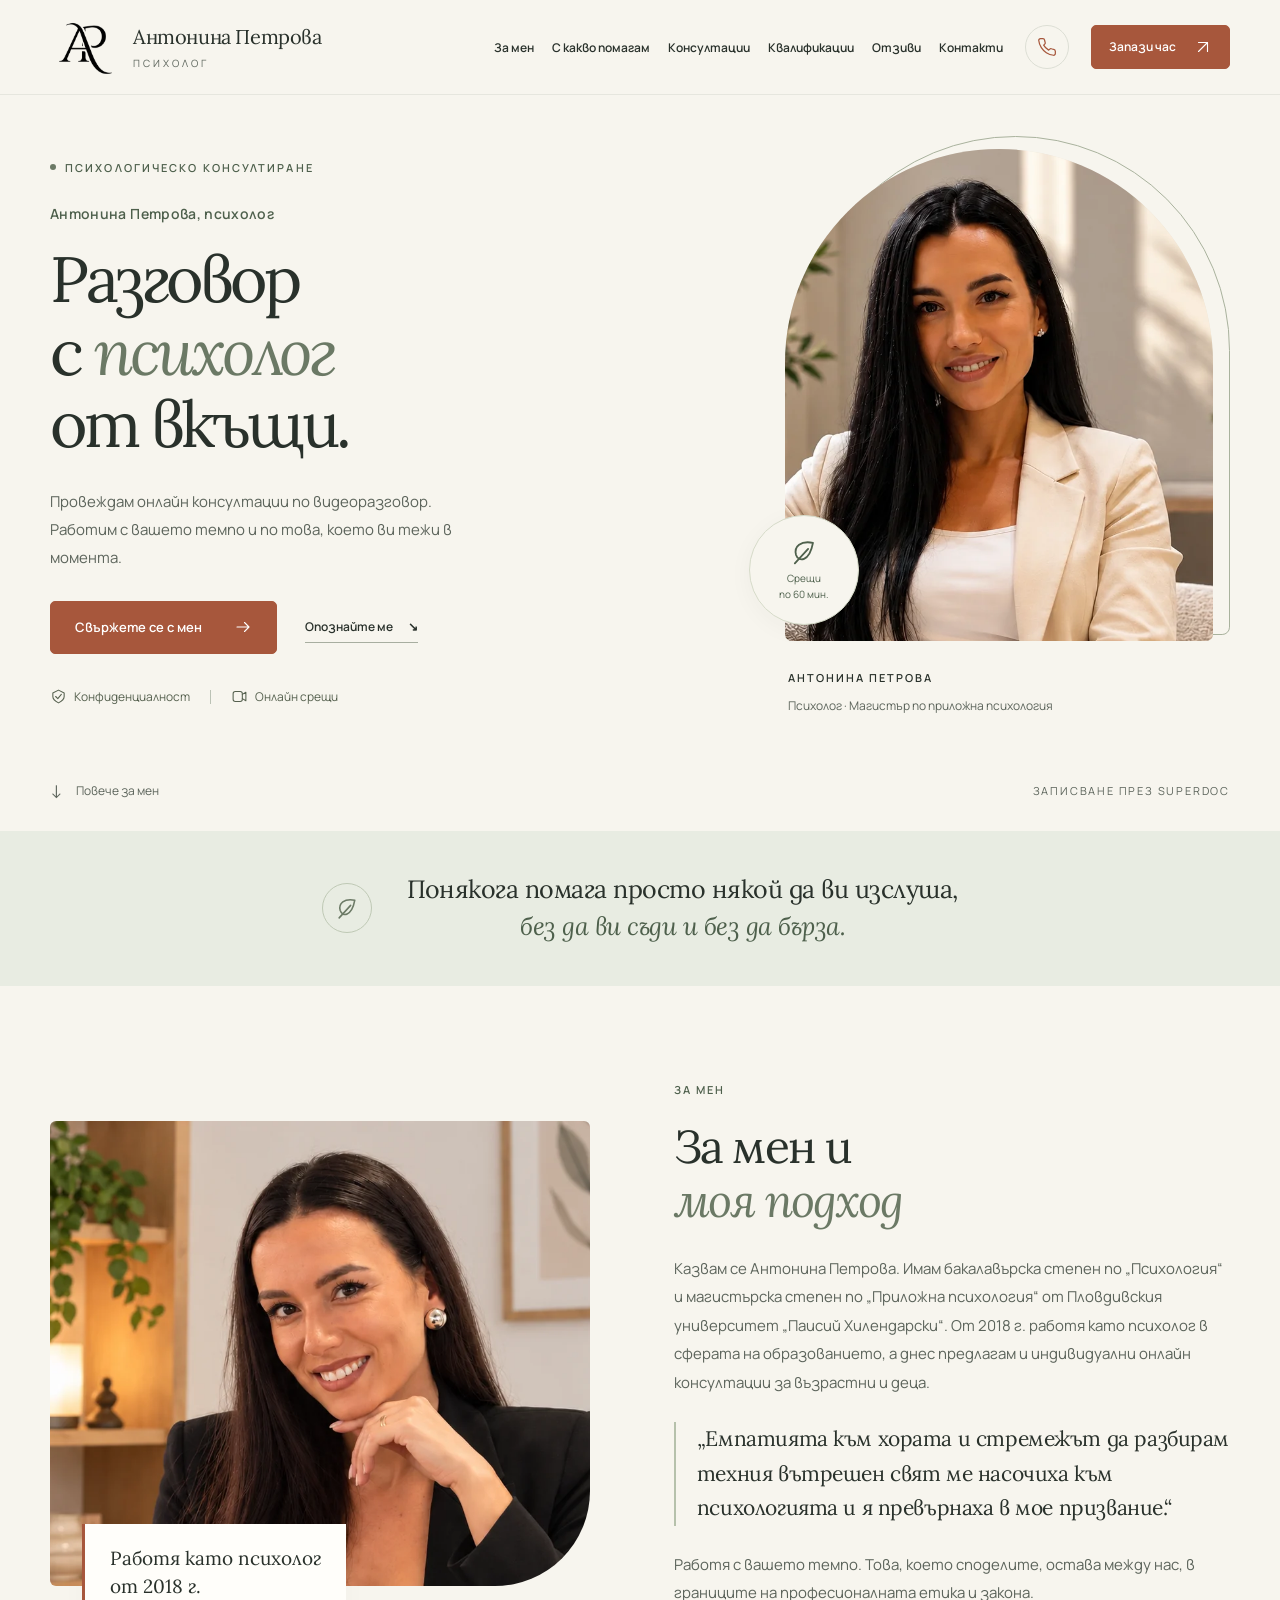
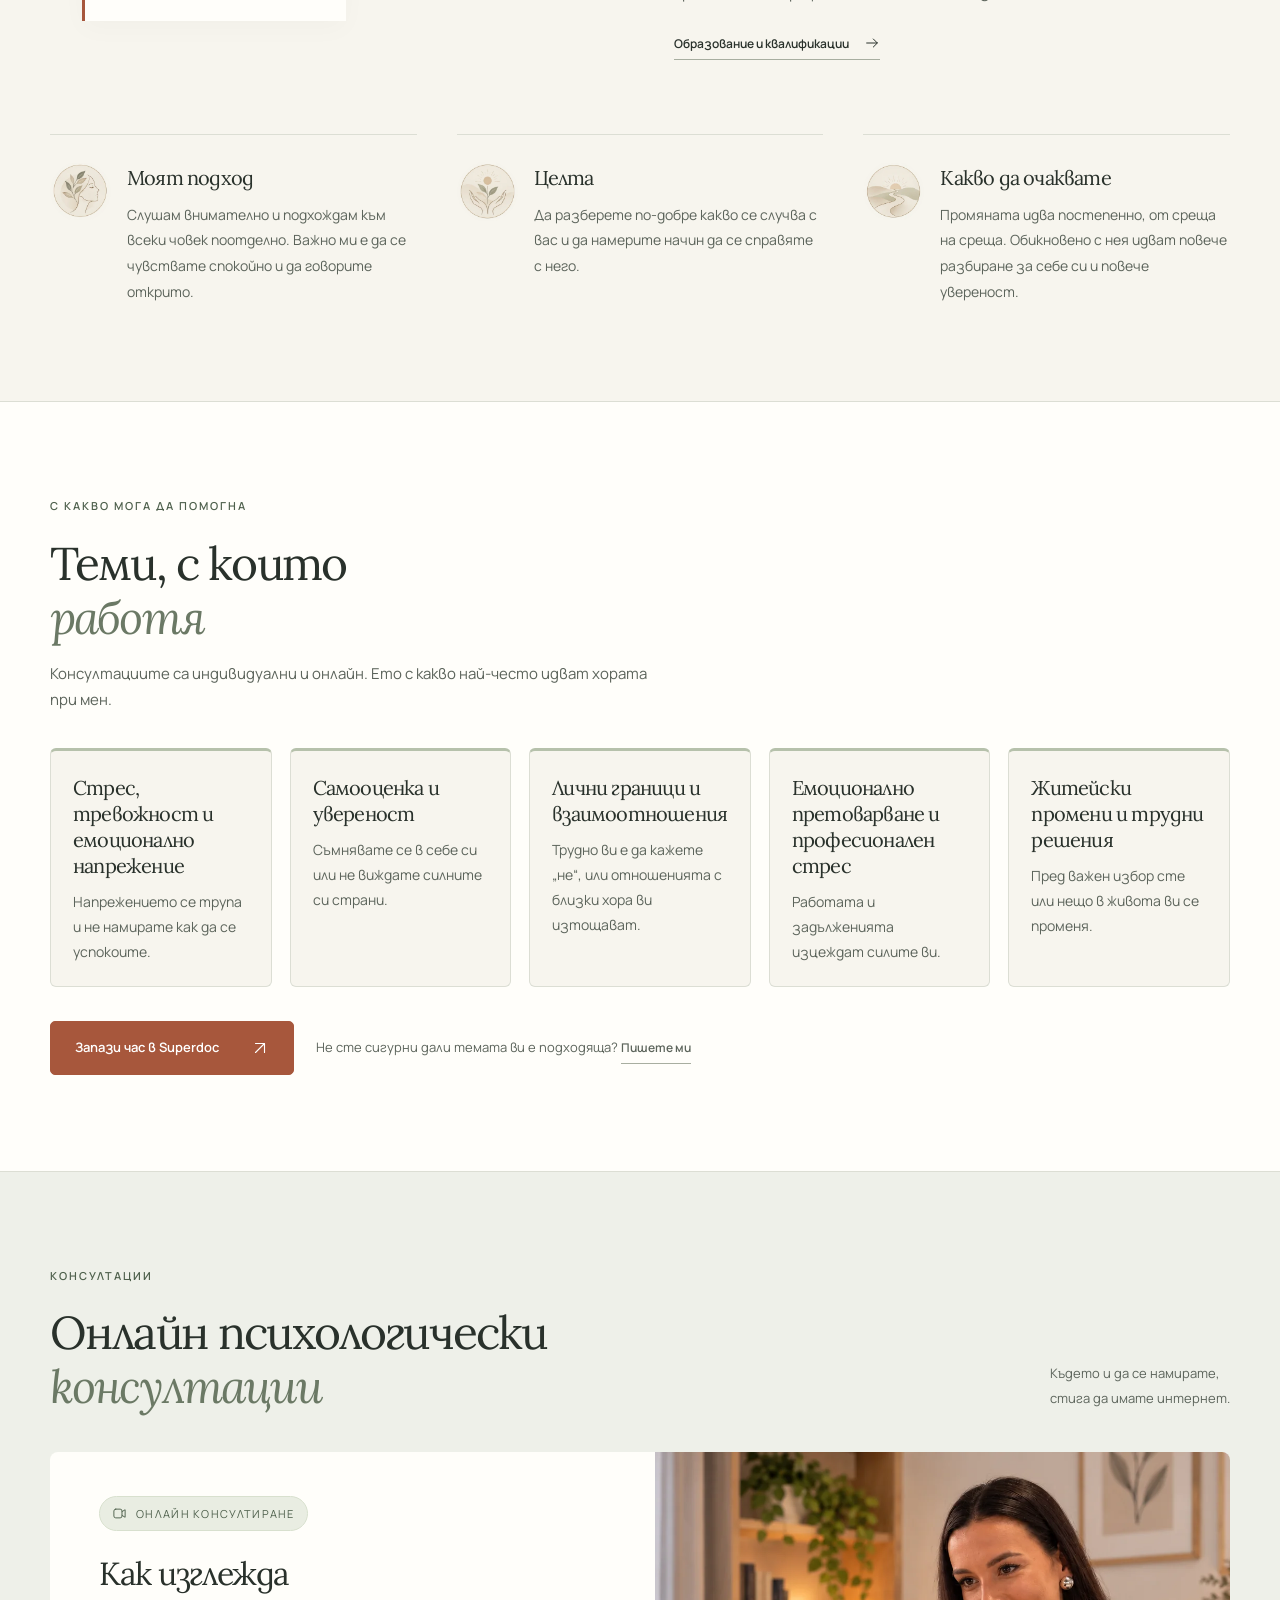
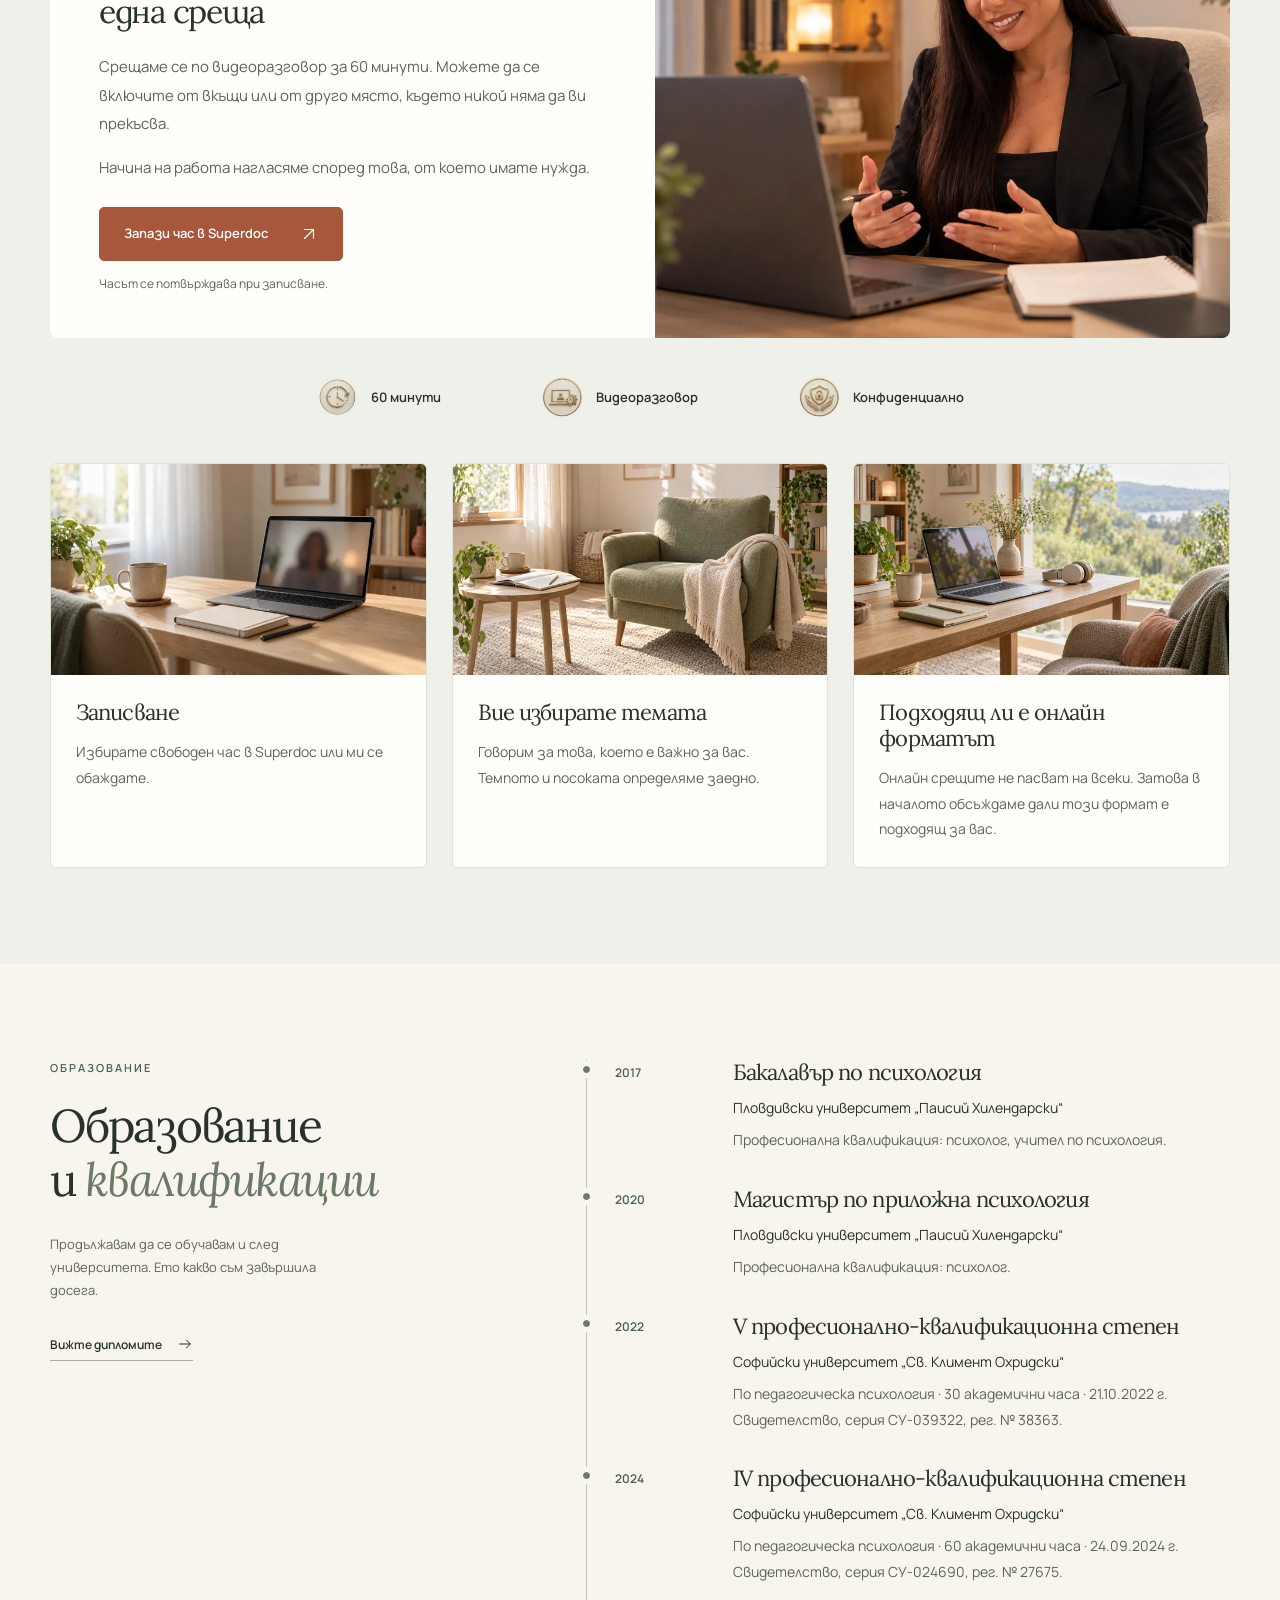
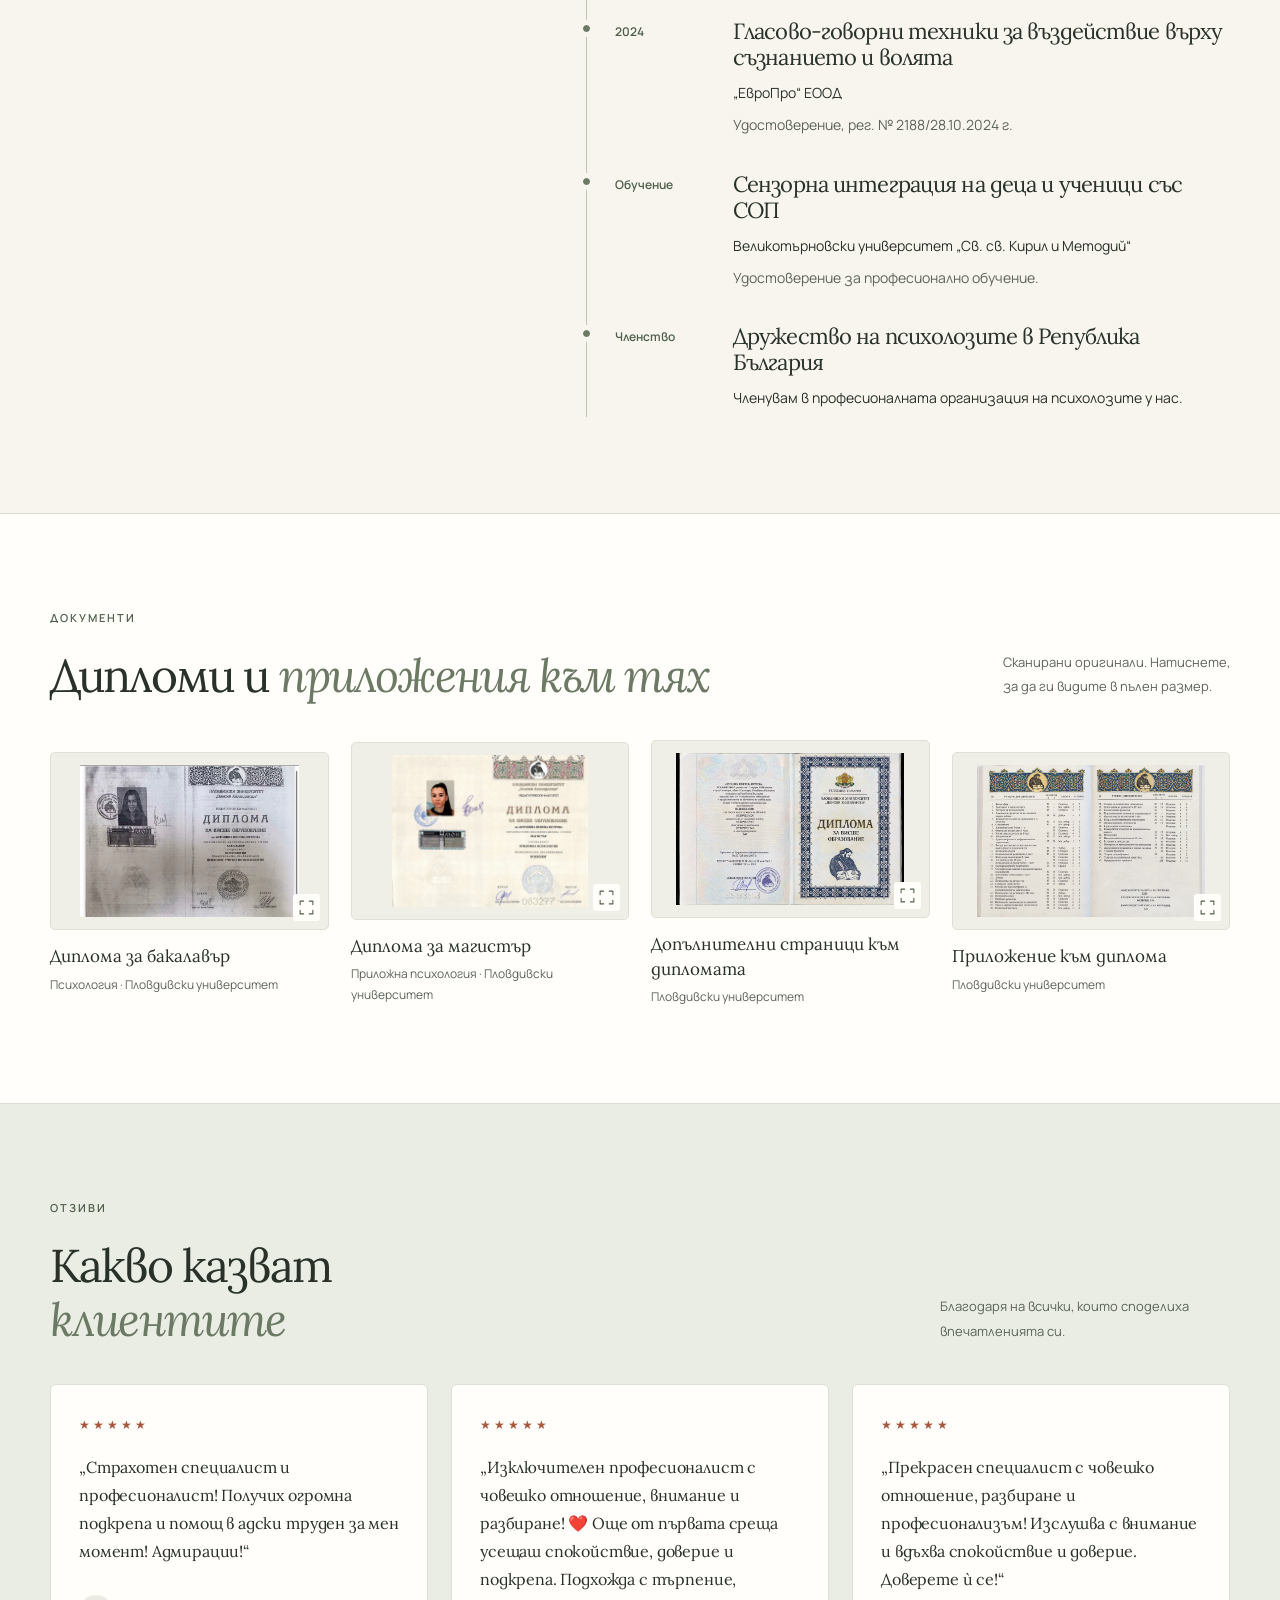
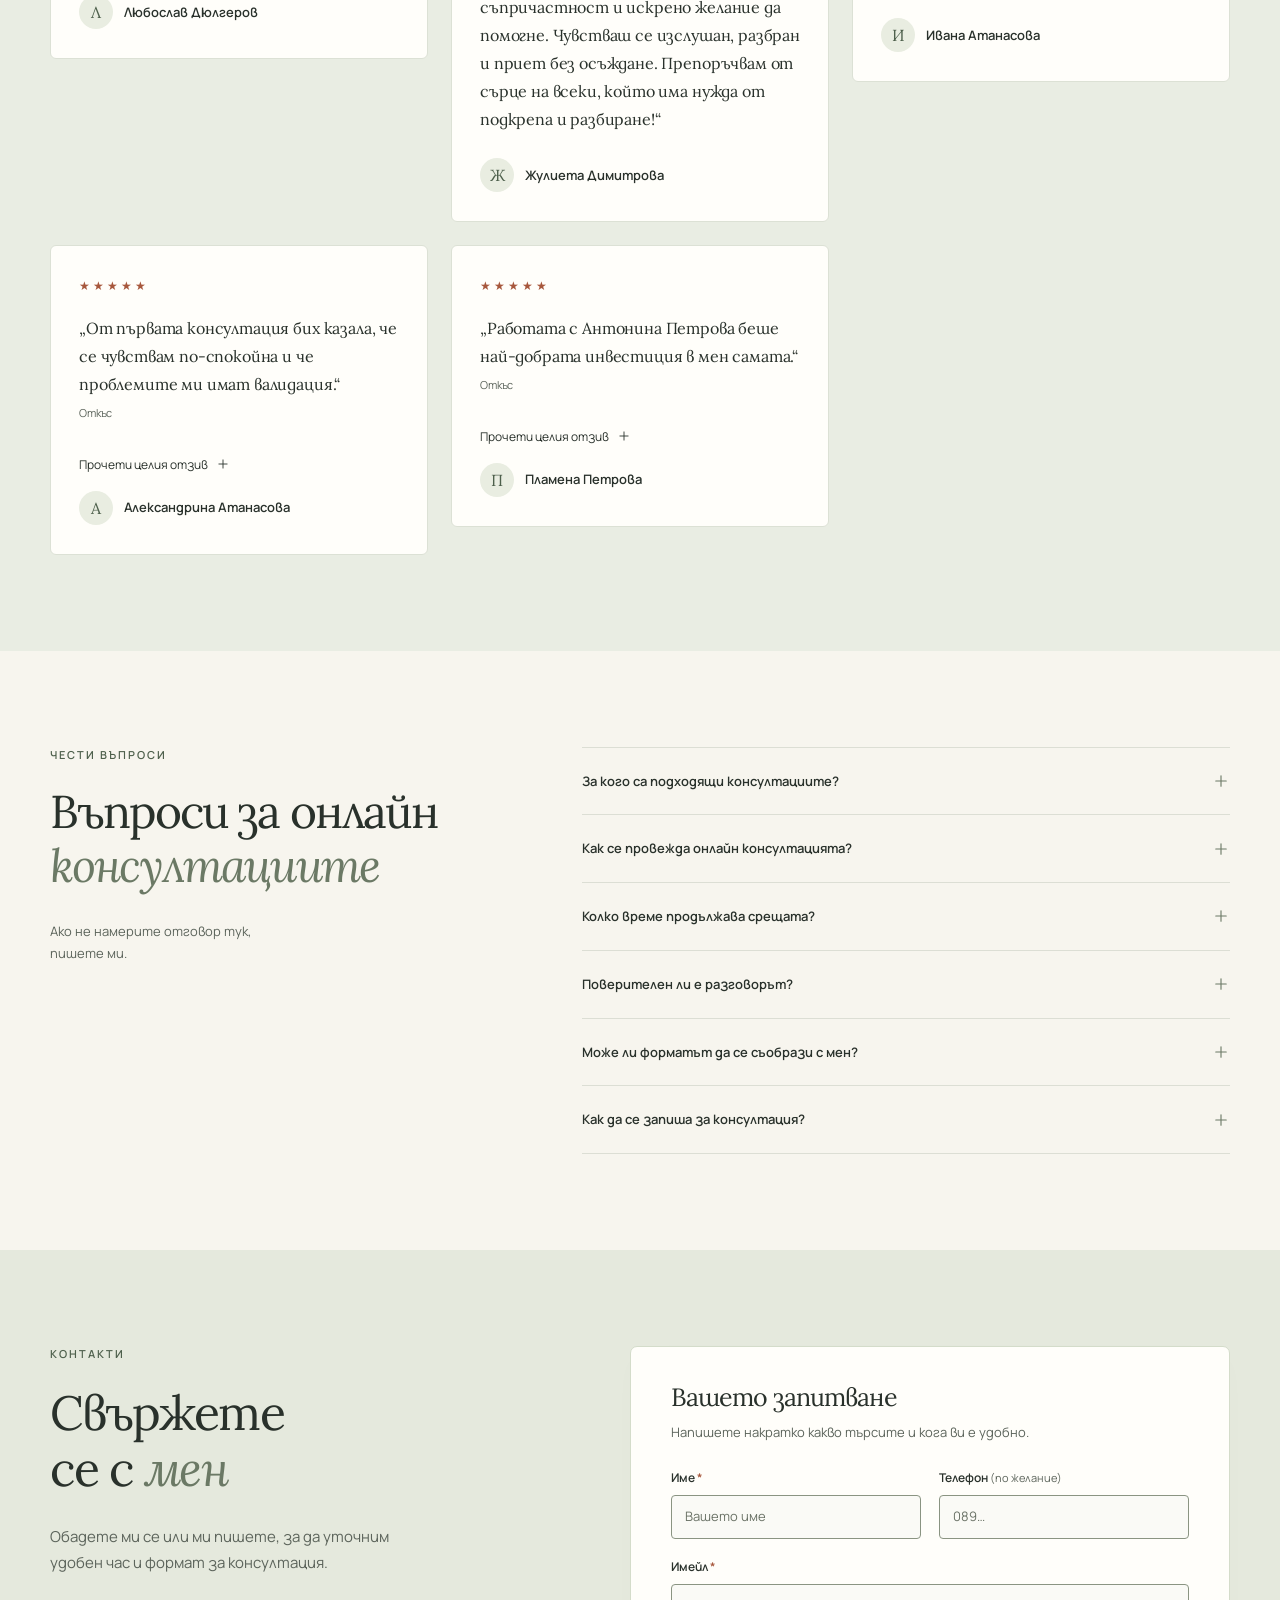
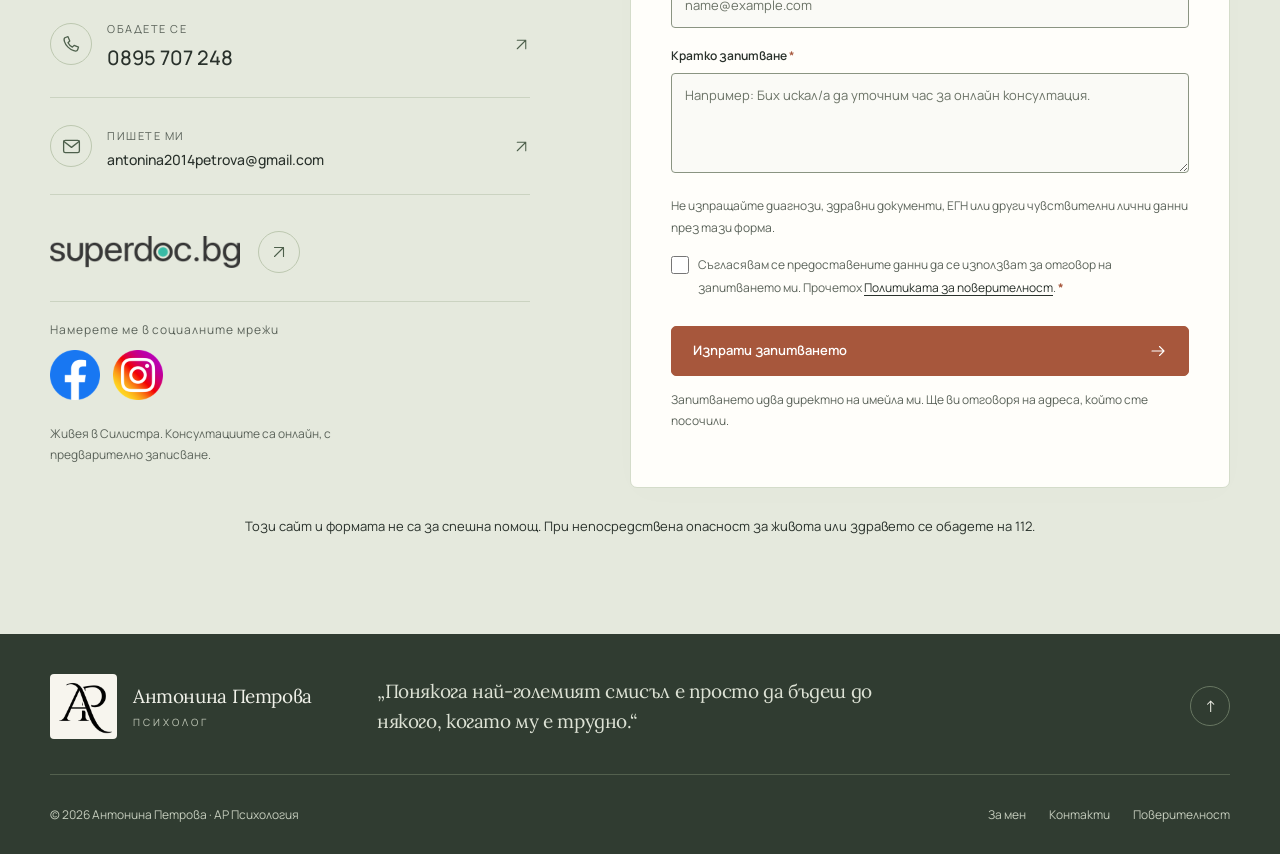
==== index.html @ b2944176 "Tidy headings, descriptions and labels Section headings drop the trailing period and the extra "моет" ====
<!doctype html>
<html lang="bg">
<head>
<meta charset="utf-8"><meta name="viewport" content="width=device-width, initial-scale=1">
<title>Психолог Антонина Петрова | Онлайн психологически консултации</title>
<meta name="description" content="Онлайн консултации с психолог Антонина Петрова при стрес, тревожност, ниска самооценка и трудности във взаимоотношенията. Срещите са по 60 минути, по видеоразговор.">
<meta name="author" content="Антонина Петрова">
<meta name="robots" content="index, follow, max-image-preview:large">
<meta name="theme-color" content="#f7f5ee">
<meta name="format-detection" content="telephone=no">
<link rel="canonical" href="https://antoninapetrova.com/">
<meta property="og:url" content="https://antoninapetrova.com/">
<meta property="og:type" content="website">
<meta property="og:locale" content="bg_BG">
<meta property="og:title" content="Психолог Антонина Петрова | Онлайн психологически консултации">
<meta property="og:description" content="Онлайн консултации с психолог по видеоразговор, по 60 минути. Час се записва през Superdoc или по телефона.">
<meta property="og:site_name" content="Антонина Петрова, психолог">
<meta property="og:image" content="https://antoninapetrova.com/assets/og-image.jpg">
<meta property="og:image:width" content="1200">
<meta property="og:image:height" content="630">
<meta property="og:image:alt" content="Антонина Петрова, психолог. Онлайн психологически консултации">
<meta name="twitter:card" content="summary_large_image">
<meta name="twitter:title" content="Психолог Антонина Петрова | Онлайн психологически консултации">
<meta name="twitter:description" content="Онлайн консултации с психолог по видеоразговор, по 60 минути. Час се записва през Superdoc или по телефона.">
<meta name="twitter:image" content="https://antoninapetrova.com/assets/og-image.jpg">
<link rel="preload" href="./fonts/lora-400-normal-cyrillic.woff2" as="font" type="font/woff2" crossorigin>
<link rel="preload" href="./fonts/manrope-400-cyrillic.woff2" as="font" type="font/woff2" crossorigin>
<link rel="preload" as="image" href="./assets/hero-portrait.webp" fetchpriority="high">
<link rel="icon" href="./favicon.ico" sizes="48x48">
<link rel="icon" href="./assets/favicon-32.png" type="image/png" sizes="32x32">
<link rel="icon" href="./assets/favicon-96.png" type="image/png" sizes="96x96">
<link rel="apple-touch-icon" href="./assets/apple-touch-icon.png">
<link rel="manifest" href="./site.webmanifest">
<link rel="stylesheet" href="./fonts.css"><link rel="stylesheet" href="./styles-5eec062f806f.css"><script src="./app.js?v=4" defer></script>
<script type="application/ld+json">
{
  "@context": "https://schema.org",
  "@graph": [
    {
      "@type": "Person",
      "@id": "https://antoninapetrova.com/#antonina-petrova",
      "name": "Антонина Петрова",
      "jobTitle": "Психолог",
      "url": "https://antoninapetrova.com/",
      "image": "https://antoninapetrova.com/assets/hero-portrait.webp",
      "description": "Психолог с бакалавърска степен по психология и магистърска степен по приложна психология. Провежда онлайн психологически консултации.",
      "telephone": "+359895707248",
      "email": "mailto:antonina2014petrova@gmail.com",
      "knowsLanguage": "bg",
      "knowsAbout": ["Стрес и тревожност", "Самооценка и увереност", "Лични граници и взаимоотношения", "Емоционално претоварване и професионален стрес", "Житейски промени и трудни решения"],
      "memberOf": { "@type": "Organization", "name": "Дружество на психолозите в Република България" },
      "homeLocation": { "@type": "Place", "address": { "@type": "PostalAddress", "addressLocality": "Силистра", "addressCountry": "BG" } },
      "alumniOf": {
        "@type": "CollegeOrUniversity",
        "name": "Пловдивски университет „Паисий Хилендарски“"
      },
      "hasCredential": [
        { "@type": "EducationalOccupationalCredential", "credentialCategory": "degree", "name": "Бакалавър по психология" },
        { "@type": "EducationalOccupationalCredential", "credentialCategory": "degree", "name": "Магистър по приложна психология" }
      ],
      "sameAs": [
        "https://superdoc.bg/lekar/antonina-petrova",
        "https://www.instagram.com/antoninanenova/",
        "https://www.facebook.com/share/1Doe93KNti/"
      ]
    },
    {
      "@type": "ProfessionalService",
      "@id": "https://antoninapetrova.com/#practice",
      "name": "Антонина Петрова, психолог",
      "url": "https://antoninapetrova.com/",
      "image": "https://antoninapetrova.com/assets/og-image.jpg",
      "logo": "https://antoninapetrova.com/assets/icon-512.png",
      "description": "Индивидуални онлайн психологически консултации по видеоразговор.",
      "telephone": "+359895707248",
      "email": "mailto:antonina2014petrova@gmail.com",
      "availableLanguage": "bg",
      "areaServed": { "@type": "Country", "name": "България" },
      "founder": { "@id": "https://antoninapetrova.com/#antonina-petrova" },
      "makesOffer": {
        "@type": "Offer",
        "itemOffered": {
          "@type": "Service",
          "name": "Онлайн психологическа консултация",
          "serviceType": "Психологическо консултиране",
          "description": "Индивидуална онлайн консултация чрез видеоразговор с продължителност 60 минути.",
          "provider": { "@id": "https://antoninapetrova.com/#antonina-petrova" }
        }
      }
    },
    {
      "@type": "FAQPage",
      "mainEntity": [
        { "@type": "Question", "name": "За кого са подходящи консултациите?", "acceptedAnswer": { "@type": "Answer", "text": "Предлагам индивидуални онлайн консултации за възрастни и деца. Най-често работя по теми като стрес и тревожност, самооценка, лични граници и взаимоотношения, емоционално претоварване и житейски промени." } },
        { "@type": "Question", "name": "Как се провежда онлайн консултацията?", "acceptedAnswer": { "@type": "Answer", "text": "Най-често по видеоразговор. Можете да се включите отвсякъде, стига да имате интернет и тихо място." } },
        { "@type": "Question", "name": "Колко време продължава срещата?", "acceptedAnswer": { "@type": "Answer", "text": "Една консултация е 60 минути. За удобен час ми се обадете или се запишете в Superdoc." } },
        { "@type": "Question", "name": "Поверителен ли е разговорът?", "acceptedAnswer": { "@type": "Answer", "text": "Да. Пазя професионална тайна според етичните правила. Изключения има само когато законът или професионалните ми задължения го изискват." } },
        { "@type": "Question", "name": "Може ли форматът да се съобрази с мен?", "acceptedAnswer": { "@type": "Answer", "text": "Да. В началото обсъждаме дали онлайн срещите са удобни за вас и какво е добре да се промени." } },
        { "@type": "Question", "name": "Как да се запиша за консултация?", "acceptedAnswer": { "@type": "Answer", "text": "За записване можете да ми се обадите на 0895 707 248, да ми изпратите имейл или да използвате линка към профила ми в Superdoc. Запитването не е автоматично потвърждение на час." } }
      ]
    }
  ]
}
</script>
</head>
<body>
<a class="skip-link" href="#main">Към съдържанието</a>
<header class="site-header"><div class="container header-inner">
<a class="brand" href="#home"><img class="brand-image" src="./assets/brand-logo.webp" alt="" width="210" height="204" decoding="async"><span class="brand-name">Антонина Петрова<small>ПСИХОЛОГ</small></span></a>
<nav class="desktop-nav" aria-label="Основно меню"><a href="#about">За мен</a><a href="#topics">С какво помагам</a><a href="#services">Консултации</a><a href="#education">Квалификации</a><a href="#reviews">Отзиви</a><a href="#contact">Контакти</a></nav>
<a class="header-phone" href="tel:+359895707248" aria-label="Обадете се: 0895 707 248"><svg class="icon" viewBox="0 0 24 24" aria-hidden="true" fill="none" stroke="currentColor" stroke-width="1.5" stroke-linecap="round" stroke-linejoin="round"><path d="M22 16.9v3a2 2 0 0 1-2.2 2 19.8 19.8 0 0 1-8.6-3.1 19.5 19.5 0 0 1-6-6A19.8 19.8 0 0 1 2.1 4.2 2 2 0 0 1 4.1 2h3a2 2 0 0 1 2 1.7c.1.9.4 1.8.7 2.7a2 2 0 0 1-.5 2.1L8 9.8a16 16 0 0 0 6 6l1.3-1.3a2 2 0 0 1 2.1-.4c.9.3 1.8.6 2.7.7a2 2 0 0 1 1.7 2z"/></svg><span>0895 707 248</span></a>
<a class="btn btn-small header-cta" href="https://superdoc.bg/lekar/antonina-petrova" target="_blank" rel="noopener noreferrer">Запази час <svg class="icon" viewBox="0 0 24 24" aria-hidden="true" fill="none" stroke="currentColor" stroke-width="1.5" stroke-linecap="round" stroke-linejoin="round"><path d="M6 18 18 6M6 6h12v12"/></svg></a>
<button class="menu-button" type="button" aria-label="Отвори менюто" aria-expanded="false" aria-controls="mobile-nav"><svg class="icon" viewBox="0 0 24 24" aria-hidden="true" fill="none" stroke="currentColor" stroke-width="1.5" stroke-linecap="round" stroke-linejoin="round"><path d="M4 7h16M4 12h16M4 17h16"/></svg></button></div>
<nav class="mobile-nav" id="mobile-nav" aria-label="Мобилно меню" hidden><a href="#about">За мен</a><a href="#topics">С какво помагам</a><a href="#services">Консултации</a><a href="#education">Квалификации</a><a href="#reviews">Отзиви</a><a href="#contact">Контакти</a><a href="tel:+359895707248">Обадете се: 0895 707 248</a><a href="https://superdoc.bg/lekar/antonina-petrova" target="_blank" rel="noopener noreferrer">Запази час в Superdoc</a></nav></header>
<main id="main">
<section class="hero" id="home"><div class="container hero-inner">
<div class="hero-copy"><div class="eyebrow"><span></span> ПСИХОЛОГИЧЕСКО КОНСУЛТИРАНЕ</div>
<h1><span class="hero-identity">Антонина Петрова, психолог</span>Разговор<br>с <em>психолог</em><br>от вкъщи.</h1><p class="hero-description">Провеждам онлайн консултации по видеоразговор. Работим с вашето темпо и по това, което ви тежи в момента.</p>
<div class="hero-actions"><a class="btn" href="#contact">Свържете се с мен <svg class="icon" viewBox="0 0 24 24" aria-hidden="true" fill="none" stroke="currentColor" stroke-width="1.5" stroke-linecap="round" stroke-linejoin="round"><path d="M4 12h16m-6-6 6 6-6 6"/></svg></a><a class="text-link" href="#about">Опознайте ме <span aria-hidden="true">↘</span></a></div>
<div class="hero-trust"><span><svg class="icon" viewBox="0 0 24 24" aria-hidden="true" fill="none" stroke="currentColor" stroke-width="1.5" stroke-linecap="round" stroke-linejoin="round"><path d="m12 3 8 4v5c0 5-8 9-8 9s-8-4-8-9V7l8-4Z"/><path d="m8 12 3 3 5-6"/></svg> Конфиденциалност</span><i></i><span><svg class="icon" viewBox="0 0 24 24" aria-hidden="true" fill="none" stroke="currentColor" stroke-width="1.5" stroke-linecap="round" stroke-linejoin="round"><rect x="3" y="5" width="13" height="14" rx="3"/><path d="m16 9 5-3v12l-5-3"/></svg> Онлайн срещи</span></div></div>
<div class="hero-visual"><span class="portrait-outline" aria-hidden="true"></span><div class="portrait"><img src="./assets/hero-portrait.webp" alt="Психолог Антонина Петрова в светъл костюм" width="700" height="850" loading="eager" fetchpriority="high" decoding="async"></div><div class="portrait-seal" aria-hidden="true"><svg class="icon" viewBox="0 0 24 24" aria-hidden="true" fill="none" stroke="currentColor" stroke-width="1.5" stroke-linecap="round" stroke-linejoin="round"><path d="M19 4C9 2 3 7 5 14c2 6 11 6 14-10Z"/><path d="M4 21 15 9"/></svg><span>Срещи<br>по 60 мин.</span></div><div class="portrait-caption"><span>АНТОНИНА ПЕТРОВА</span><p>Психолог · Магистър по приложна психология</p></div></div>
</div><div class="hero-bottom container"><a href="#about" class="scroll-hint"><span aria-hidden="true">↓</span> Повече за мен</a><span class="tiny-label">ЗАПИСВАНЕ ПРЕЗ SUPERDOC</span></div></section>
<section class="intro-band"><div class="container"><span class="mini-leaf" aria-hidden="true"><svg class="icon" viewBox="0 0 24 24" aria-hidden="true" fill="none" stroke="currentColor" stroke-width="1.5" stroke-linecap="round" stroke-linejoin="round"><path d="M19 4C9 2 3 7 5 14c2 6 11 6 14-10Z"/><path d="M4 21 15 9"/></svg></span><p>Понякога помага просто някой да ви изслуша,<br><em>без да ви съди и без да бърза.</em></p></div></section>
<section class="section about-section" id="about"><div class="container about-grid"><div class="about-photo reveal"><img src="./assets/about.webp" alt="Портрет на Антонина Петрова" width="1298" height="708" loading="lazy" decoding="async"><span class="photo-note">Работя като психолог<br>от 2018 г.</span></div><div class="about-copy reveal"><p class="kicker">ЗА МЕН</p><h2>За мен и<br><em>моя подход</em></h2><p>Казвам се Антонина Петрова. Имам бакалавърска степен по „Психология“ и магистърска степен по „Приложна психология“ от Пловдивския университет „Паисий Хилендарски“. От 2018 г. работя като психолог в сферата на образованието, а днес предлагам и индивидуални онлайн консултации за възрастни и деца.</p><blockquote>„Емпатията към хората и стремежът да разбирам техния вътрешен свят ме насочиха към психологията и я превърнаха в мое призвание.“</blockquote><p>Работя с вашето темпо. Това, което споделите, остава между нас, в границите на професионалната етика и закона.</p><a class="text-link" href="#education">Образование и квалификации <svg class="icon" viewBox="0 0 24 24" aria-hidden="true" fill="none" stroke="currentColor" stroke-width="1.5" stroke-linecap="round" stroke-linejoin="round"><path d="M4 12h16m-6-6 6 6-6 6"/></svg></a></div></div><div class="container values-grid"><article class="value reveal"><img src="./assets/approach-icon.webp" alt="" width="200" height="187" loading="lazy" decoding="async"><div><h3>Моят подход</h3><p>Слушам внимателно и подхождам към всеки човек поотделно. Важно ми е да се чувствате спокойно и да говорите открито.</p></div></article><article class="value reveal"><img src="./assets/goal-icon.webp" alt="" width="200" height="192" loading="lazy" decoding="async"><div><h3>Целта</h3><p>Да разберете по-добре какво се случва с вас и да намерите начин да се справяте с него.</p></div></article><article class="value reveal"><img src="./assets/path-icon.webp" alt="" width="200" height="189" loading="lazy" decoding="async"><div><h3>Какво да очаквате</h3><p>Промяната идва постепенно, от среща на среща. Обикновено с нея идват повече разбиране за себе си и повече увереност.</p></div></article></div></section>
<section class="section topics-section" id="topics" aria-labelledby="topics-title"><div class="container"><p class="kicker">С КАКВО МОГА ДА ПОМОГНА</p><h2 id="topics-title">Теми, с които<br><em>работя</em></h2><p class="topics-intro">Консултациите са индивидуални и онлайн. Ето с какво най-често идват хората при мен.</p><ul class="topics-grid"><li class="topic reveal"><h3>Стрес, тревожност и емоционално напрежение</h3><p>Напрежението се трупа и не намирате как да се успокоите.</p></li><li class="topic reveal"><h3>Самооценка и увереност</h3><p>Съмнявате се в себе си или не виждате силните си страни.</p></li><li class="topic reveal"><h3>Лични граници и взаимоотношения</h3><p>Трудно ви е да кажете „не“, или отношенията с близки хора ви изтощават.</p></li><li class="topic reveal"><h3>Емоционално претоварване и професионален стрес</h3><p>Работата и задълженията изцеждат силите ви.</p></li><li class="topic reveal"><h3>Житейски промени и трудни решения</h3><p>Пред важен избор сте или нещо в живота ви се променя.</p></li></ul><div class="topics-cta"><a class="btn" href="https://superdoc.bg/lekar/antonina-petrova" target="_blank" rel="noopener noreferrer">Запази час в Superdoc <svg class="icon" viewBox="0 0 24 24" aria-hidden="true" fill="none" stroke="currentColor" stroke-width="1.5" stroke-linecap="round" stroke-linejoin="round"><path d="M6 18 18 6M6 6h12v12"/></svg></a><p class="topics-note">Не сте сигурни дали темата ви е подходяща? <a class="text-link" href="#contact">Пишете ми</a></p></div></div></section>
<section class="section services-section" id="services"><div class="container"><div class="section-heading"><div><p class="kicker">КОНСУЛТАЦИИ</p><h2>Онлайн психологически<br><em>консултации</em></h2></div><p class="heading-note">Където и да се намирате,<br>стига да имате интернет.</p></div>
<div class="consultation-card reveal"><div class="consultation-copy"><span class="pill"><svg class="icon" viewBox="0 0 24 24" aria-hidden="true" fill="none" stroke="currentColor" stroke-width="1.5" stroke-linecap="round" stroke-linejoin="round"><rect x="3" y="5" width="13" height="14" rx="3"/><path d="m16 9 5-3v12l-5-3"/></svg> ОНЛАЙН КОНСУЛТИРАНЕ</span><h3>Как изглежда<br>една среща</h3><p>Срещаме се по видеоразговор за 60 минути. Можете да се включите от вкъщи или от друго място, където никой няма да ви прекъсва.</p><p>Начина на работа нагласяме според това, от което имате нужда.</p><a class="btn" href="https://superdoc.bg/lekar/antonina-petrova" target="_blank" rel="noopener noreferrer">Запази час в Superdoc <svg class="icon" viewBox="0 0 24 24" aria-hidden="true" fill="none" stroke="currentColor" stroke-width="1.5" stroke-linecap="round" stroke-linejoin="round"><path d="M6 18 18 6M6 6h12v12"/></svg></a><span class="booking-note">Часът се потвърждава при записване.</span></div><div class="consultation-photo"><img src="./assets/consultation.webp" alt="Антонина Петрова по време на онлайн консултация" width="1400" height="933" loading="lazy" decoding="async"></div></div>
<div class="service-benefits"><div><img src="./assets/duration-icon.webp" alt="" width="160" height="160" loading="lazy" decoding="async"><h3>60 минути</h3></div><div><img src="./assets/online-icon.webp" alt="" width="160" height="160" loading="lazy" decoding="async"><h3>Видеоразговор</h3></div><div><img src="./assets/confidentiality-icon.webp" alt="" width="160" height="160" loading="lazy" decoding="async"><h3>Конфиденциално</h3></div></div><div class="process-grid"><article class="process-card reveal"><img src="./assets/how-it-works-b35bf5b336.webp" srcset="./assets/how-it-works-b35bf5b336-640.webp 640w, ./assets/how-it-works-b35bf5b336-960.webp 960w, ./assets/how-it-works-b35bf5b336.webp 1920w" sizes="(max-width: 767px) calc(100vw - 42px), (max-width: 1100px) calc((100vw - 89px) / 2), (max-width: 1320px) calc((100vw - 150px) / 3), 390px" alt="Лаптоп с видеоразговор на бюро, до него чаша и тефтер" width="1920" height="1080" loading="lazy" decoding="async"><div><h3>Записване</h3><p>Избирате свободен час в Superdoc или ми се обаждате.</p></div></article><article class="process-card reveal"><img src="./assets/needs-and-comfort-29fed0c9ac.webp" srcset="./assets/needs-and-comfort-29fed0c9ac-640.webp 640w, ./assets/needs-and-comfort-29fed0c9ac-960.webp 960w, ./assets/needs-and-comfort-29fed0c9ac.webp 1920w" sizes="(max-width: 767px) calc(100vw - 42px), (max-width: 1100px) calc((100vw - 89px) / 2), (max-width: 1320px) calc((100vw - 150px) / 3), 390px" alt="Кресло и масичка в спокойна домашна обстановка" width="1920" height="1080" loading="lazy" decoding="async"><div><h3>Вие избирате темата</h3><p>Говорим за това, което е важно за вас. Темпото и посоката определяме заедно.</p></div></article><article class="process-card reveal"><img src="./assets/balance-and-limits-56d9062435.webp" srcset="./assets/balance-and-limits-56d9062435-640.webp 640w, ./assets/balance-and-limits-56d9062435-960.webp 960w, ./assets/balance-and-limits-56d9062435.webp 1920w" sizes="(max-width: 767px) calc(100vw - 42px), (max-width: 1100px) calc((100vw - 89px) / 2), (max-width: 1320px) calc((100vw - 150px) / 3), 390px" alt="Лаптоп, слушалки и тефтер до прозорец" width="1920" height="1080" loading="lazy" decoding="async"><div><h3>Подходящ ли е онлайн форматът</h3><p>Онлайн срещите не пасват на всеки. Затова в началото обсъждаме дали този формат е подходящ за вас.</p></div></article></div></div></section>
<section class="section education-section" id="education"><div class="container education-grid"><div class="education-intro"><p class="kicker">ОБРАЗОВАНИЕ</p><h2>Образование<br>и <em>квалификации</em></h2><p>Продължавам да се обучавам и след университета. Ето какво съм завършила досега.</p><a class="text-link" href="#certificates">Вижте дипломите <svg class="icon" viewBox="0 0 24 24" aria-hidden="true" fill="none" stroke="currentColor" stroke-width="1.5" stroke-linecap="round" stroke-linejoin="round"><path d="M4 12h16m-6-6 6 6-6 6"/></svg></a></div><ol class="timeline"><li class="timeline-item reveal"><span class="timeline-date">2017</span><div><h3>Бакалавър по психология</h3><p class="institution">Пловдивски университет „Паисий Хилендарски“</p><p>Професионална квалификация: психолог, учител по психология.</p></div></li><li class="timeline-item reveal"><span class="timeline-date">2020</span><div><h3>Магистър по приложна психология</h3><p class="institution">Пловдивски университет „Паисий Хилендарски“</p><p>Професионална квалификация: психолог.</p></div></li><li class="timeline-item reveal"><span class="timeline-date">2022</span><div><h3>V професионално-квалификационна степен</h3><p class="institution">Софийски университет „Св. Климент Охридски“</p><p>По педагогическа психология · 30 академични часа · 21.10.2022 г. Свидетелство, серия СУ-039322, рег. № 38363.</p></div></li><li class="timeline-item reveal"><span class="timeline-date">2024</span><div><h3>IV професионално-квалификационна степен</h3><p class="institution">Софийски университет „Св. Климент Охридски“</p><p>По педагогическа психология · 60 академични часа · 24.09.2024 г. Свидетелство, серия СУ-024690, рег. № 27675.</p></div></li><li class="timeline-item reveal"><span class="timeline-date">2024</span><div><h3>Гласово-говорни техники за въздействие върху съзнанието и волята</h3><p class="institution">„ЕвроПро“ ЕООД</p><p>Удостоверение, рег. № 2188/28.10.2024 г.</p></div></li><li class="timeline-item reveal"><span class="timeline-date">Обучение</span><div><h3>Сензорна интеграция на деца и ученици със СОП</h3><p class="institution">Великотърновски университет „Св. св. Кирил и Методий“</p><p>Удостоверение за професионално обучение.</p></div></li><li class="timeline-item reveal"><span class="timeline-date">Членство</span><div><h3>Дружество на психолозите в Република България</h3><p class="institution">Членувам в професионалната организация на психолозите у нас.</p></div></li></ol></div></section>
<section class="section certificates-section" id="certificates"><div class="container"><div class="section-heading"><div><p class="kicker">ДОКУМЕНТИ</p><h2>Дипломи и <em>приложения към тях</em></h2></div><p class="heading-note">Сканирани оригинали. Натиснете,<br>за да ги видите в пълен размер.</p></div><div class="documents-grid"><button class="document-card reveal" type="button" data-document="./assets/diploma-bachelor-full.webp" data-original="./assets/originals/IMG_1999_bddbc43d-39cd-4341-a88c-218311b1134c.png" data-title="Диплома за бакалавър" aria-label="Отвори дипломата за бакалавър"><span class="document-image"><img src="./assets/bachelor-thumb.webp" alt="Диплома за бакалавър по психология на Антонина Петрова" width="480" height="334" loading="lazy" decoding="async"><span class="expand-icon"><svg class="icon" viewBox="0 0 24 24" aria-hidden="true" fill="none" stroke="currentColor" stroke-width="1.5" stroke-linecap="round" stroke-linejoin="round"><path d="M8 3H3v5m13-5h5v5M3 16v5h5m13-5v5h-5"/></svg></span></span><span class="document-title">Диплома за бакалавър</span><span class="document-desc">Психология · Пловдивски университет</span></button><button class="document-card reveal" type="button" data-document="./assets/diploma-master-full.webp" data-original="./assets/originals/IMG_2002.png" data-title="Диплома за магистър" aria-label="Отвори дипломата за магистър"><span class="document-image"><img src="./assets/master-thumb.webp" alt="Диплома за магистър по приложна психология на Антонина Петрова" width="480" height="373" loading="lazy" decoding="async"><span class="expand-icon"><svg class="icon" viewBox="0 0 24 24" aria-hidden="true" fill="none" stroke="currentColor" stroke-width="1.5" stroke-linecap="round" stroke-linejoin="round"><path d="M8 3H3v5m13-5h5v5M3 16v5h5m13-5v5h-5"/></svg></span></span><span class="document-title">Диплома за магистър</span><span class="document-desc">Приложна психология · Пловдивски университет</span></button><button class="document-card reveal" type="button" data-document="./assets/diploma-pages-full.webp" data-original="./assets/originals/93c62503-9c1a-46c4-804d-ee07e3cc59b4.png" data-title="Допълнителни страници към дипломата" aria-label="Отвори допълнителните страници към дипломата"><span class="document-image"><img src="./assets/diploma-cover-thumb.webp" alt="Допълнителни страници към дипломата на Антонина Петрова" width="480" height="320" loading="lazy" decoding="async"><span class="expand-icon"><svg class="icon" viewBox="0 0 24 24" aria-hidden="true" fill="none" stroke="currentColor" stroke-width="1.5" stroke-linecap="round" stroke-linejoin="round"><path d="M8 3H3v5m13-5h5v5M3 16v5h5m13-5v5h-5"/></svg></span></span><span class="document-title">Допълнителни страници към дипломата</span><span class="document-desc">Пловдивски университет</span></button><button class="document-card reveal" type="button" data-document="./assets/diploma-supplement-full.webp" data-original="./assets/originals/4ef92006-5d3b-4ffb-a6e8-71245ded6169.png" data-title="Приложение към диплома" aria-label="Отвори приложението към дипломата"><span class="document-image"><img src="./assets/diploma-supplement-thumb.webp" alt="Приложение към дипломата на Антонина Петрова" width="480" height="320" loading="lazy" decoding="async"><span class="expand-icon"><svg class="icon" viewBox="0 0 24 24" aria-hidden="true" fill="none" stroke="currentColor" stroke-width="1.5" stroke-linecap="round" stroke-linejoin="round"><path d="M8 3H3v5m13-5h5v5M3 16v5h5m13-5v5h-5"/></svg></span></span><span class="document-title">Приложение към диплома</span><span class="document-desc">Пловдивски университет</span></button></div></div></section>
<section class="section reviews-section" id="reviews"><div class="container"><div class="section-heading"><div><p class="kicker">ОТЗИВИ</p><h2>Какво казват<br><em>клиентите</em></h2></div><p class="heading-note">Благодаря на всички, които споделиха впечатленията си.</p></div><div class="reviews-grid"><article class="review-card reveal"><span class="stars" aria-label="5 от 5 звезди">★★★★★</span><p class="review-text">„Страхотен специалист и професионалист! Получих огромна подкрепа и помощ в адски труден за мен момент! Адмирации!“</p><div class="review-author"><span class="avatar" aria-hidden="true">Л</span><div><strong>Любослав Дюлгеров</strong></div></div></article><article class="review-card reveal"><span class="stars" aria-label="5 от 5 звезди">★★★★★</span><p class="review-text">„Изключителен професионалист с човешко отношение, внимание и разбиране! ❤️ Още от първата среща усещаш спокойствие, доверие и подкрепа. Подхожда с търпение, съпричастност и искрено желание да помогне. Чувстваш се изслушан, разбран и приет без осъждане. Препоръчвам от сърце на всеки, който има нужда от подкрепа и разбиране!“</p><div class="review-author"><span class="avatar" aria-hidden="true">Ж</span><div><strong>Жулиета Димитрова</strong></div></div></article><article class="review-card reveal"><span class="stars" aria-label="5 от 5 звезди">★★★★★</span><p class="review-text">„Прекрасен специалист с човешко отношение, разбиране и професионализъм! Изслушва с внимание и вдъхва спокойствие и доверие. Доверете ѝ се!“</p><div class="review-author"><span class="avatar" aria-hidden="true">И</span><div><strong>Ивана Атанасова</strong></div></div></article><article class="review-card reveal"><span class="stars" aria-label="5 от 5 звезди">★★★★★</span><p class="review-text">„От първата консултация бих казала, че се чувствам по-спокойна и че проблемите ми имат валидация.“<span class="excerpt-label">Откъс</span></p><details class="review-full"><summary>Прочети целия отзив <svg class="icon" viewBox="0 0 24 24" aria-hidden="true" fill="none" stroke="currentColor" stroke-width="1.5" stroke-linecap="round" stroke-linejoin="round"><path d="M12 5v14M5 12h14"/></svg></summary><p>От първата консултация бих казала, че се чувствам по-спокойна и че проблемите ми имат валидация. Изключително съм доволна от сеанса, смятам че изслушва и дава правилните насоки, стига да ги следвам както ми е посочила. Усеща се, че е професионалист, защото излъчваше топлина и разбиране, а не арогантност и объркване както при други психолози които съм посещавала. Ще продължа да работя с Антонина Петрова и определено препоръчвам да ѝ се доверите. Благодаря наистина за търпението, отделеното време и внимание към моите проблеми.</p></details><div class="review-author"><span class="avatar" aria-hidden="true">А</span><div><strong>Александрина Атанасова</strong></div></div></article><article class="review-card reveal"><span class="stars" aria-label="5 от 5 звезди">★★★★★</span><p class="review-text">„Работата с Антонина Петрова беше най-добрата инвестиция в мен самата.“<span class="excerpt-label">Откъс</span></p><details class="review-full"><summary>Прочети целия отзив <svg class="icon" viewBox="0 0 24 24" aria-hidden="true" fill="none" stroke="currentColor" stroke-width="1.5" stroke-linecap="round" stroke-linejoin="round"><path d="M12 5v14M5 12h14"/></svg></summary><p>Работата с Антонина Петрова беше най-добрата инвестиция в мен самата. Още от първия разговор тя успя да премахне напрежението и да ме предразположи да говоря напълно открито. Притежава рядък баланс между дълбока човечност, разбиране и изключителен професионализъм – не просто изслушва, а помага да разплетеш и най-сложните си мисли. След всяка среща имам усещане за лекота и с ясни, работещи стъпки за справяне. Ако търсите психолог, който наистина го е грижа и променя гледната точка, тя е правилният човек!</p></details><div class="review-author"><span class="avatar" aria-hidden="true">П</span><div><strong>Пламена Петрова</strong></div></div></article></div></div></section>
<section class="section faq-section" id="faq"><div class="container faq-grid"><div><p class="kicker">ЧЕСТИ ВЪПРОСИ</p><h2>Въпроси за онлайн<br><em>консултациите</em></h2><p>Ако не намерите отговор тук,<br>пишете ми.</p></div><div class="faq-list"><details class="faq-item"><summary>За кого са подходящи консултациите?<svg class="icon" viewBox="0 0 24 24" aria-hidden="true" fill="none" stroke="currentColor" stroke-width="1.5" stroke-linecap="round" stroke-linejoin="round"><path d="M12 5v14M5 12h14"/></svg></summary><p>Предлагам индивидуални онлайн консултации за възрастни и деца. Най-често работя по теми като стрес и тревожност, самооценка, лични граници и взаимоотношения, емоционално претоварване и житейски промени.</p></details><details class="faq-item"><summary>Как се провежда онлайн консултацията?<svg class="icon" viewBox="0 0 24 24" aria-hidden="true" fill="none" stroke="currentColor" stroke-width="1.5" stroke-linecap="round" stroke-linejoin="round"><path d="M12 5v14M5 12h14"/></svg></summary><p>Най-често по видеоразговор. Можете да се включите отвсякъде, стига да имате интернет и тихо място.</p></details><details class="faq-item"><summary>Колко време продължава срещата?<svg class="icon" viewBox="0 0 24 24" aria-hidden="true" fill="none" stroke="currentColor" stroke-width="1.5" stroke-linecap="round" stroke-linejoin="round"><path d="M12 5v14M5 12h14"/></svg></summary><p>Една консултация е 60 минути. За удобен час ми се обадете или се запишете в Superdoc.</p></details><details class="faq-item"><summary>Поверителен ли е разговорът?<svg class="icon" viewBox="0 0 24 24" aria-hidden="true" fill="none" stroke="currentColor" stroke-width="1.5" stroke-linecap="round" stroke-linejoin="round"><path d="M12 5v14M5 12h14"/></svg></summary><p>Да. Пазя професионална тайна според етичните правила. Изключения има само когато законът или професионалните ми задължения го изискват.</p></details><details class="faq-item"><summary>Може ли форматът да се съобрази с мен?<svg class="icon" viewBox="0 0 24 24" aria-hidden="true" fill="none" stroke="currentColor" stroke-width="1.5" stroke-linecap="round" stroke-linejoin="round"><path d="M12 5v14M5 12h14"/></svg></summary><p>Да. В началото обсъждаме дали онлайн срещите са удобни за вас и какво е добре да се промени.</p></details><details class="faq-item"><summary>Как да се запиша за консултация?<svg class="icon" viewBox="0 0 24 24" aria-hidden="true" fill="none" stroke="currentColor" stroke-width="1.5" stroke-linecap="round" stroke-linejoin="round"><path d="M12 5v14M5 12h14"/></svg></summary><p>За записване можете да ми се обадите на 0895 707 248, да ми изпратите имейл или да използвате линка към профила ми в Superdoc. Запитването не е автоматично потвърждение на час.</p></details></div></div></section>
<section class="section contact-section" id="contact"><div class="container contact-grid"><div class="contact-copy"><p class="kicker">КОНТАКТИ</p><h2>Свържете<br>се с <em>мен</em></h2><p>Обадете ми се или ми пишете, за да уточним удобен час и формат за консултация.</p><a class="contact-method" href="tel:+359895707248"><span><svg class="icon" viewBox="0 0 24 24" aria-hidden="true" fill="none" stroke="currentColor" stroke-width="1.5" stroke-linecap="round" stroke-linejoin="round"><path d="M8 3 5 4c-3 1-1 7 3 11s10 6 11 3l1-3-5-2-2 2c-2-1-4-3-5-5l2-2-2-5Z"/></svg></span><div><small>ОБАДЕТЕ СЕ</small><strong>0895 707 248</strong></div><svg class="icon" viewBox="0 0 24 24" aria-hidden="true" fill="none" stroke="currentColor" stroke-width="1.5" stroke-linecap="round" stroke-linejoin="round"><path d="M6 18 18 6M6 6h12v12"/></svg></a><a class="contact-method" href="mailto:antonina2014petrova@gmail.com"><span><svg class="icon" viewBox="0 0 24 24" aria-hidden="true" fill="none" stroke="currentColor" stroke-width="1.5" stroke-linecap="round" stroke-linejoin="round"><rect x="3" y="5" width="18" height="14" rx="2"/><path d="m3 6 9 7 9-7"/></svg></span><div><small>ПИШЕТЕ МИ</small><strong class="email-value">antonina2014petrova@gmail.com</strong></div><svg class="icon" viewBox="0 0 24 24" aria-hidden="true" fill="none" stroke="currentColor" stroke-width="1.5" stroke-linecap="round" stroke-linejoin="round"><path d="M6 18 18 6M6 6h12v12"/></svg></a><a class="superdoc-link" href="https://superdoc.bg/lekar/antonina-petrova" target="_blank" rel="noopener noreferrer" aria-label="Запази час при Антонина Петрова в Superdoc (отваря нов раздел)"><img src="./assets/superdoc-logo-440.webp" alt="Superdoc: запазете час при Антонина Петрова" width="440" height="76" loading="lazy" decoding="async"><svg class="icon superdoc-arrow" viewBox="0 0 24 24" aria-hidden="true" fill="none" stroke="currentColor" stroke-width="1.5" stroke-linecap="round" stroke-linejoin="round"><path d="M6 18 18 6M6 6h12v12"/></svg></a><div class="social-links"><p>Намерете ме в социалните мрежи</p><div><a class="social-link" href="https://www.facebook.com/share/1Doe93KNti/?mibextid=wwXIfr" target="_blank" rel="noopener noreferrer" aria-label="Отвори профила на Facebook (отваря нов раздел)" title="Facebook"><img src="./assets/social-facebook-icon.png" alt="" width="150" height="150" loading="lazy" decoding="async"></a><a class="social-link" href="https://www.instagram.com/antoninanenova/" target="_blank" rel="noopener noreferrer" aria-label="Отвори профила на Instagram (отваря нов раздел)" title="Instagram"><img src="./assets/social-instagram-icon.png" alt="" width="150" height="150" loading="lazy" decoding="async"></a></div></div><p class="contact-small">Живея в Силистра. Консултациите са онлайн, с предварително записване.</p></div>
<form class="contact-form" id="contact-form" action="https://formsubmit.co/antonina2014petrova@gmail.com" method="POST" data-endpoint="https://formsubmit.co/ajax/antonina2014petrova@gmail.com" data-email="antonina2014petrova@gmail.com" novalidate><input type="hidden" name="_subject" value="Ново запитване от сайта"><input type="hidden" name="_template" value="table"><input type="hidden" name="_captcha" value="false"><h3>Вашето запитване</h3><p class="form-intro">Напишете накратко какво търсите и кога ви е удобно.</p><div class="form-row"><div class="field"><label for="name">Име <span>*</span></label><input id="name" name="Име" autocomplete="name" required minlength="2" maxlength="100" placeholder="Вашето име"><span class="field-error" id="name-error"></span></div><div class="field"><label for="phone">Телефон <small>(по желание)</small></label><input id="phone" name="Телефон" type="tel" autocomplete="tel" maxlength="30" placeholder="089…"><span class="field-error" id="phone-error"></span></div></div><div class="field"><label for="email">Имейл <span>*</span></label><input id="email" name="email" type="email" autocomplete="email" required maxlength="254" placeholder="name@example.com"><span class="field-error" id="email-error"></span></div><div class="field"><label for="message">Кратко запитване <span>*</span></label><textarea id="message" name="Запитване" required minlength="10" maxlength="2000" rows="4" placeholder="Например: Бих искал/а да уточним час за онлайн консултация."></textarea><span class="field-error" id="message-error"></span></div><p class="sensitive-note">Не изпращайте диагнози, здравни документи, ЕГН или други чувствителни лични данни през тази форма.</p><div class="honeypot" aria-hidden="true"><label for="website">Вашият сайт</label><input id="website" name="_honey" tabindex="-1" autocomplete="off"></div><label class="consent"><input id="consent" name="Съгласие" value="Да, за отговор на запитването" type="checkbox" required><span>Съгласявам се предоставените данни да се използват за отговор на запитването ми. Прочетох <a href="./privacy.html">Политиката за поверителност</a>. <b>*</b></span></label><span class="field-error" id="consent-error"></span><button class="btn submit-btn" type="submit">Изпрати запитването <svg class="icon" viewBox="0 0 24 24" aria-hidden="true" fill="none" stroke="currentColor" stroke-width="1.5" stroke-linecap="round" stroke-linejoin="round"><path d="M4 12h16m-6-6 6 6-6 6"/></svg></button><p class="form-mode">Запитването идва директно на имейла ми. Ще ви отговоря на адреса, който сте посочили.</p><p class="form-status" id="form-status" role="status" aria-live="polite"></p></form></div><div class="container emergency-note">Този сайт и формата не са за спешна помощ. При непосредствена опасност за живота или здравето се обадете на 112.</div></section>
</main>
<footer class="site-footer"><div class="container footer-top"><a class="brand footer-brand" href="#home"><img class="brand-image" src="./assets/brand-logo.webp" alt="" width="210" height="204" decoding="async"><span class="brand-name">Антонина Петрова<small>ПСИХОЛОГ</small></span></a><p>„Понякога най-големият смисъл е просто да бъдеш до някого, когато му е трудно.“</p><a class="back-top" href="#home" aria-label="Към началото">↑</a></div><div class="container footer-bottom"><span>© 2026 Антонина Петрова · AP Психология</span><nav aria-label="Допълнителна навигация"><a href="#about">За мен</a><a href="#contact">Контакти</a><a href="./privacy.html">Поверителност</a></nav></div></footer>
<dialog class="lightbox" id="document-dialog" aria-labelledby="dialog-title"><div class="dialog-toolbar"><h2 id="dialog-title">Оригинален документ</h2><button type="button" class="dialog-close" aria-label="Затвори документа"><svg class="icon" viewBox="0 0 24 24" aria-hidden="true" fill="none" stroke="currentColor" stroke-width="1.5" stroke-linecap="round" stroke-linejoin="round"><path d="m6 6 12 12M18 6 6 18"/></svg></button></div><img id="dialog-image" alt=""><a class="dialog-download" id="dialog-download" href="#" target="_blank" rel="noopener noreferrer">Отвори оригинала в нов прозорец <svg class="icon" viewBox="0 0 24 24" aria-hidden="true" fill="none" stroke="currentColor" stroke-width="1.5" stroke-linecap="round" stroke-linejoin="round"><path d="M6 18 18 6M6 6h12v12"/></svg></a></dialog>
</body></html>
---- fonts.css ----
/* Self-hosted official Google Fonts assets; no remote font URLs are used. */
/* Lora: 400 normal + italic; Manrope: 400/500/600/700 normal. */
/* Lora italic 400 — cyrillic subset */
@font-face {
  font-family: 'Lora';
  font-style: italic;
  font-weight: 400;
  font-display: swap;
  src: url('./fonts/lora-400-italic-cyrillic.woff2') format('woff2');
  unicode-range: U+0301, U+0400-045F, U+0490-0491, U+04B0-04B1, U+2116;
}

/* Lora italic 400 — latin subset */
@font-face {
  font-family: 'Lora';
  font-style: italic;
  font-weight: 400;
  font-display: swap;
  src: url('./fonts/lora-400-italic-latin.woff2') format('woff2');
  unicode-range: U+0000-00FF, U+0131, U+0152-0153, U+02BB-02BC, U+02C6, U+02DA, U+02DC, U+0304, U+0308, U+0329, U+2000-206F, U+20AC, U+2122, U+2191, U+2193, U+2212, U+2215, U+FEFF, U+FFFD;
}

/* Lora normal 400 — cyrillic subset */
@font-face {
  font-family: 'Lora';
  font-style: normal;
  font-weight: 400;
  font-display: swap;
  src: url('./fonts/lora-400-normal-cyrillic.woff2') format('woff2');
  unicode-range: U+0301, U+0400-045F, U+0490-0491, U+04B0-04B1, U+2116;
}

/* Lora normal 400 — latin subset */
@font-face {
  font-family: 'Lora';
  font-style: normal;
  font-weight: 400;
  font-display: swap;
  src: url('./fonts/lora-400-normal-latin.woff2') format('woff2');
  unicode-range: U+0000-00FF, U+0131, U+0152-0153, U+02BB-02BC, U+02C6, U+02DA, U+02DC, U+0304, U+0308, U+0329, U+2000-206F, U+20AC, U+2122, U+2191, U+2193, U+2212, U+2215, U+FEFF, U+FFFD;
}

/* Manrope normal 400 — cyrillic subset */
@font-face {
  font-family: 'Manrope';
  font-style: normal;
  font-weight: 400;
  font-display: swap;
  src: url('./fonts/manrope-400-cyrillic.woff2') format('woff2');
  unicode-range: U+0301, U+0400-045F, U+0490-0491, U+04B0-04B1, U+2116;
}

/* Manrope normal 400 — latin subset */
@font-face {
  font-family: 'Manrope';
  font-style: normal;
  font-weight: 400;
  font-display: swap;
  src: url('./fonts/manrope-400-latin.woff2') format('woff2');
  unicode-range: U+0000-00FF, U+0131, U+0152-0153, U+02BB-02BC, U+02C6, U+02DA, U+02DC, U+0304, U+0308, U+0329, U+2000-206F, U+20AC, U+2122, U+2191, U+2193, U+2212, U+2215, U+FEFF, U+FFFD;
}

/* Manrope normal 500 — cyrillic subset */
@font-face {
  font-family: 'Manrope';
  font-style: normal;
  font-weight: 500;
  font-display: swap;
  src: url('./fonts/manrope-500-cyrillic.woff2') format('woff2');
  unicode-range: U+0301, U+0400-045F, U+0490-0491, U+04B0-04B1, U+2116;
}

/* Manrope normal 500 — latin subset */
@font-face {
  font-family: 'Manrope';
  font-style: normal;
  font-weight: 500;
  font-display: swap;
  src: url('./fonts/manrope-500-latin.woff2') format('woff2');
  unicode-range: U+0000-00FF, U+0131, U+0152-0153, U+02BB-02BC, U+02C6, U+02DA, U+02DC, U+0304, U+0308, U+0329, U+2000-206F, U+20AC, U+2122, U+2191, U+2193, U+2212, U+2215, U+FEFF, U+FFFD;
}

/* Manrope normal 600 — cyrillic subset */
@font-face {
  font-family: 'Manrope';
  font-style: normal;
  font-weight: 600;
  font-display: swap;
  src: url('./fonts/manrope-600-cyrillic.woff2') format('woff2');
  unicode-range: U+0301, U+0400-045F, U+0490-0491, U+04B0-04B1, U+2116;
}

/* Manrope normal 600 — latin subset */
@font-face {
  font-family: 'Manrope';
  font-style: normal;
  font-weight: 600;
  font-display: swap;
  src: url('./fonts/manrope-600-latin.woff2') format('woff2');
  unicode-range: U+0000-00FF, U+0131, U+0152-0153, U+02BB-02BC, U+02C6, U+02DA, U+02DC, U+0304, U+0308, U+0329, U+2000-206F, U+20AC, U+2122, U+2191, U+2193, U+2212, U+2215, U+FEFF, U+FFFD;
}

/* Manrope normal 700 — cyrillic subset */
@font-face {
  font-family: 'Manrope';
  font-style: normal;
  font-weight: 700;
  font-display: swap;
  src: url('./fonts/manrope-700-cyrillic.woff2') format('woff2');
  unicode-range: U+0301, U+0400-045F, U+0490-0491, U+04B0-04B1, U+2116;
}

/* Manrope normal 700 — latin subset */
@font-face {
  font-family: 'Manrope';
  font-style: normal;
  font-weight: 700;
  font-display: swap;
  src: url('./fonts/manrope-700-latin.woff2') format('woff2');
  unicode-range: U+0000-00FF, U+0131, U+0152-0153, U+02BB-02BC, U+02C6, U+02DA, U+02DC, U+0304, U+0308, U+0329, U+2000-206F, U+20AC, U+2122, U+2191, U+2193, U+2212, U+2215, U+FEFF, U+FFFD;
}
---- styles-5eec062f806f.css ----
:root{--cream:#f7f5ee;--paper:#fffefa;--ink:#29312b;--muted:#687067;--sage:#6b7965;--sage-dark:#4e604c;--sand:#e9e5da;--terra:#a7573c;--line:#dcded4;--serif:'Lora',Georgia,serif;--sans:'Manrope',Arial,sans-serif}*{box-sizing:border-box}html{scroll-behavior:smooth;scroll-padding-top:100px}body{margin:0;background:var(--cream);color:var(--ink);font-family:var(--sans);font-size:16px;line-height:1.75}h1,h2,h3,p{margin-top:0}h1,h2,h3{font-family:var(--serif);font-weight:400;line-height:1.18;letter-spacing:-.04em}h1{font-size:64px}h2{font-size:46px;margin-bottom:26px}h3{font-size:26px}em{font-weight:400;color:var(--sage);font-style:italic}a{color:inherit;text-decoration:none}button,input,textarea{font:inherit}button,a,input,textarea,summary{-webkit-tap-highlight-color:transparent}button{cursor:pointer}img{display:block;max-width:100%;height:auto}.container{width:min(1220px,calc(100% - 100px));margin:0 auto}.icon{width:21px;height:21px;flex-shrink:0;display:inline-block;vertical-align:middle}a:focus-visible,button:focus-visible,summary:focus-visible,input:focus-visible,textarea:focus-visible{outline:3px solid var(--terra);outline-offset:5px}.skip-link{position:fixed;left:16px;top:-100px;background:var(--ink);color:white;padding:12px 24px;z-index:100}.skip-link:focus{top:10px}.site-header{position:sticky;top:0;background:rgba(247,245,238,.96);backdrop-filter:blur(14px);z-index:30;border-bottom:1px solid rgba(41,49,43,.08)}.header-inner{height:94px;display:flex;align-items:center;gap:30px}.brand{display:flex;align-items:center;gap:16px;flex-shrink:0}.brand-mark{font-family:var(--serif);font-size:34px;letter-spacing:-9px;padding-right:7px;width:53px;height:61px;border:1px solid #8e9a86;border-radius:50%;display:flex;align-items:center;justify-content:center}.brand-name{font-family:var(--serif);font-size:20px;line-height:1.2;letter-spacing:-.02em}.brand-name small{font-family:var(--sans);display:block;font-size:9px;letter-spacing:3px;margin-top:8px;color:var(--muted)}.desktop-nav{display:flex;gap:25px;margin-left:auto;font-size:12px;font-weight:600}.desktop-nav a{position:relative;padding:10px 0}.desktop-nav a:after{content:'';position:absolute;bottom:4px;height:1px;left:0;width:0;background:var(--terra);transition:width .2s}.desktop-nav a:hover:after{width:100%}.btn{display:inline-flex;align-items:center;justify-content:center;gap:32px;background:var(--terra);color:#fff;border:1px solid var(--terra);border-radius:5px;padding:16px 24px;font-size:13px;font-weight:600;line-height:1.5;transition:background .2s,transform .2s}.btn:hover{background:#88442e;transform:translateY(-2px)}.btn .icon{width:18px;height:18px}.btn-small{padding:12px 17px;gap:18px;font-size:12px}.header-cta{flex-shrink:0}.menu-button{display:none;border:0;background:transparent;width:46px;height:46px;margin-left:auto}.mobile-nav{padding:12px 25px 25px;border-top:1px solid var(--line)}.mobile-nav a{display:block;padding:12px}.mobile-nav[hidden]{display:none}.hero{position:relative}.hero-inner{display:grid;grid-template-columns:1.15fr 1fr;gap:60px;align-items:center;padding-top:54px;padding-bottom:44px}.eyebrow{display:flex;align-items:center;gap:9px;font-size:10px;font-weight:600;letter-spacing:2.1px;color:var(--sage-dark);margin-bottom:26px}.eyebrow>span{width:6px;height:6px;background:var(--sage);border-radius:100%}.hero h1{font-size:64px;line-height:1.13;margin-bottom:28px;letter-spacing:-.054em}.hero-description{max-width:440px;font-size:15px;line-height:1.85;color:var(--muted);margin-bottom:29px}.hero-actions{display:flex;gap:28px;align-items:center}.text-link{display:inline-flex;gap:15px;align-items:center;font-size:12px;font-weight:600;border-bottom:1px solid #a8aea0;padding:5px 0}.text-link .icon{width:16px;height:16px}.text-link:hover{color:var(--terra);border-color:var(--terra)}.hero-trust{display:flex;align-items:center;gap:20px;margin-top:32px;color:#56614f;font-size:10px}.hero-trust span{display:flex;align-items:center;gap:7px}.hero-trust .icon{width:17px;height:17px}.hero-trust i{width:1px;height:14px;background:#bbc2b5}.hero-visual{position:relative;max-width:445px;margin:0 0 0 auto;width:100%;padding:0 17px 0 0}.portrait{height:492px;border-radius:220px 220px 7px 7px;overflow:hidden;position:relative;background:var(--sand)}.portrait img{width:100%;height:100%;object-fit:cover;object-position:51% 48%}.portrait-outline{position:absolute;top:-13px;right:0;width:calc(100% - 16px);height:499px;border:1px solid #a9b29d;border-radius:220px 220px 8px 8px}.portrait-seal{position:absolute;bottom:91px;left:-36px;width:110px;height:110px;border-radius:100%;background:var(--cream);border:1px solid #d6dbc9;box-shadow:0 5px 24px #29312b0a;display:flex;flex-direction:column;align-items:center;justify-content:center;text-align:center;color:var(--sage-dark);font-size:10px;line-height:1.55;gap:4px}.portrait-seal .icon{width:29px;height:29px}.portrait-caption{padding:21px 3px 0}.portrait-caption>span{font-size:11px;letter-spacing:2px;font-weight:600}.portrait-caption p{font-size:10px;color:var(--muted);margin:5px 0 0}.hero-bottom{display:flex;justify-content:space-between;align-items:center;padding:15px 0 24px}.scroll-hint{font-size:10px;color:var(--muted);display:flex;gap:13px;align-items:center}.scroll-hint>span{font-size:18px}.tiny-label{font-size:9px;letter-spacing:1.8px;color:#727b6c}.intro-band{background:#e8ece2;padding:40px 0}.intro-band>.container{display:flex;gap:35px;align-items:center;justify-content:center}.intro-band p{font-family:var(--serif);font-size:25px;text-align:center;line-height:1.5;margin:0;letter-spacing:-.02em}.mini-leaf{width:50px;height:50px;color:var(--sage);border:1px solid #bfc9b5;display:flex;align-items:center;justify-content:center;border-radius:100%}.mini-leaf .icon{width:25px;height:25px}.section{padding-top:96px;padding-bottom:96px}.kicker{font-size:10px;font-weight:600;letter-spacing:2px;color:var(--sage-dark);margin:0 0 22px;font-family:var(--sans);line-height:1.5}.about-grid{display:grid;grid-template-columns:1fr 1.03fr;gap:84px;align-items:center}.about-photo{position:relative;padding-bottom:35px}.about-photo img{width:100%;height:465px;object-fit:cover;object-position:38% 50%;border-radius:6px 6px 95px 6px}.photo-note{display:block;position:absolute;bottom:0;left:32px;background:var(--paper);border-left:3px solid var(--terra);padding:20px 25px;font-family:var(--serif);font-size:19px;line-height:1.5;box-shadow:0 8px 25px #29312b06}.about-copy>p:not(.kicker){font-size:14px;color:var(--muted);line-height:1.9}.about-copy blockquote{margin:25px 0;padding-left:21px;border-left:2px solid #b6c1ab;font-family:var(--serif);font-size:21px;line-height:1.65;letter-spacing:-.02em}.about-copy .text-link{margin-top:5px}.values-grid{display:grid;grid-template-columns:repeat(3,1fr);gap:40px;padding-top:74px}.value{display:flex;gap:16px;padding-top:26px;border-top:1px solid var(--line)}.value img{width:61px;height:61px;object-fit:contain;border-radius:100%;mix-blend-mode:multiply;flex-shrink:0}.value h3{font-size:20px;margin:5px 0 12px}.value p{font-size:12px;color:var(--muted);line-height:1.85;margin-bottom:0}.services-section{background:#eef0e9}.section-heading{display:flex;justify-content:space-between;align-items:flex-end;gap:40px;margin-bottom:37px}.section-heading h2{margin-bottom:0}.heading-note{font-size:12px;color:var(--muted);margin-bottom:4px;line-height:1.9;max-width:290px}.consultation-card{display:grid;grid-template-columns:1fr .95fr;background:var(--paper);border-radius:8px;overflow:hidden}.consultation-copy{padding:44px 49px}.pill{display:inline-flex;align-items:center;gap:9px;font-size:9px;letter-spacing:1.3px;color:var(--sage-dark);background:#e9ede2;border:1px solid #d8e0ce;border-radius:30px;padding:7px 12px;margin-bottom:24px}.pill .icon{width:15px;height:15px}.consultation-copy h3{font-size:32px;margin-bottom:23px}.consultation-copy p{font-size:13px;color:var(--muted);line-height:1.9}.consultation-copy .btn{margin-top:10px}.booking-note{display:block;font-size:9px;color:var(--muted);margin-top:12px}.consultation-photo img{width:100%;height:100%;object-fit:cover;object-position:56% 50%;min-height:480px}.service-benefits{display:flex;justify-content:center;gap:100px;padding:38px 0 44px}.service-benefits>div{display:flex;align-items:center;gap:12px}.service-benefits img{width:43px;height:43px;border-radius:100%;mix-blend-mode:multiply}.service-benefits h3{font-family:var(--sans);font-size:11px;font-weight:600;letter-spacing:0;margin:0}.process-grid{display:grid;grid-template-columns:repeat(3,1fr);gap:25px}.process-card{background:var(--paper);border:1px solid #dfe3d7;border-radius:6px;overflow:hidden}.process-card>img{height:190px;width:100%;object-fit:cover}.process-card>div{padding:25px}.step-number{display:block;font-size:10px;color:var(--terra);font-weight:600;margin-bottom:15px}.process-card h3{font-size:22px;margin-bottom:13px}.process-card p{font-size:12px;color:var(--muted);line-height:1.85;margin-bottom:0}.education-grid{display:grid;grid-template-columns:.8fr 1.2fr;gap:100px}.education-intro>p:not(.kicker){max-width:290px;font-size:13px;color:var(--muted)}.education-intro .text-link{margin-top:14px}.source-note{font-size:10px!important;line-height:1.85;color:var(--muted);margin-top:25px;max-width:760px}.timeline{margin:0;padding:0;list-style:none}.timeline-item{display:grid;grid-template-columns:95px 1fr;gap:23px;position:relative;padding:0 0 34px;border-left:1px solid #bcc6b3;margin-left:4px;padding-left:28px}.timeline-item:before{content:'';position:absolute;left:-4px;top:6px;width:7px;height:7px;border-radius:100%;background:var(--sage);outline:5px solid var(--cream)}.timeline-item:last-child{padding-bottom:0}.timeline-date{font-size:11px;color:var(--sage-dark);line-height:1.65;font-weight:600;padding-top:3px}.timeline-item h3{font-size:22px;margin-bottom:9px}.timeline-item p{font-size:11px;line-height:1.85;color:var(--muted);margin-bottom:0}.timeline-item .institution{font-size:12px;color:var(--ink);margin-bottom:6px}.certificates-section{background:var(--paper);border-block:1px solid var(--line)}.documents-grid{display:grid;grid-template-columns:repeat(4,1fr);gap:22px}.document-card{background:transparent;border:0;padding:0;text-align:left;color:var(--ink)}.document-image{position:relative;display:block;height:178px;padding:12px;background:#efeee7;border:1px solid #dfdfd3;border-radius:5px;overflow:hidden}.document-image>img{width:100%;height:100%;object-fit:contain;transition:transform .3s}.document-card:hover .document-image>img{transform:scale(1.05)}.expand-icon{position:absolute;bottom:8px;right:8px;padding:5px;background:var(--paper);color:var(--sage-dark);border-radius:3px;display:flex}.expand-icon .icon{width:17px;height:17px}.document-title{display:block;font-family:var(--serif);font-size:17px;line-height:1.45;margin:14px 0 5px}.document-desc{display:block;font-size:9px;color:var(--muted)}.reviews-section{background:#e9ede3}.reviews-grid{display:grid;grid-template-columns:repeat(3,1fr);gap:23px;align-items:start}.review-card{padding:29px 28px;background:var(--paper);border-radius:6px;border:1px solid #dce1d5;display:flex;flex-direction:column;min-height:275px}.review-card:nth-child(n+4){grid-column:span 1}.stars{font-size:12px;letter-spacing:3px;color:var(--terra);margin-bottom:18px}.review-text{font-family:var(--serif);font-size:16px;line-height:1.75;letter-spacing:-.01em;margin-bottom:25px}.review-author{display:flex;gap:11px;align-items:center;margin-top:auto}.avatar{width:34px;height:34px;border-radius:100%;background:#e9ede1;display:flex;justify-content:center;align-items:center;font-family:var(--serif);color:var(--sage-dark)}.review-author strong{display:block;font-size:10px;font-weight:600}.review-author div>span{display:block;font-size:8px;color:var(--muted);margin-top:2px}.excerpt-label{font-family:var(--sans);font-size:8px;display:block;color:var(--muted);margin-top:5px}.review-full summary{font-size:10px;list-style:none;display:flex;gap:8px;align-items:center;cursor:pointer;margin:0 0 15px}.review-full summary .icon{width:14px;height:14px}.review-full p{font-family:var(--serif);font-size:15px;line-height:1.75}.faq-grid{display:grid;grid-template-columns:.8fr 1.2fr;gap:100px}.faq-grid>div>p:not(.kicker){font-size:13px;color:var(--muted)}.faq-item{border-top:1px solid var(--line)}.faq-item:last-child{border-bottom:1px solid var(--line)}.faq-item summary{list-style:none;display:flex;justify-content:space-between;align-items:center;gap:20px;padding:22px 0;font-size:13px;font-weight:600;cursor:pointer}.faq-item summary::-webkit-details-marker{display:none}.faq-item[open] summary .icon{transform:rotate(45deg)}.faq-item .icon{width:18px;height:18px;color:var(--sage);transition:transform .2s}.faq-item p{font-size:12px;line-height:1.9;color:var(--muted);margin:0 32px 23px 0}.contact-section{background:#e5e9dd}.contact-grid{display:grid;grid-template-columns:.8fr 1fr;gap:100px}.contact-copy>p:not(.kicker){font-size:13px;color:var(--muted);max-width:370px}.contact-copy h2{font-size:48px}.contact-method{display:flex;align-items:center;gap:15px;padding:22px 0;border-bottom:1px solid #cbd3c1}.contact-method>span{display:flex;justify-content:center;align-items:center;width:42px;height:42px;border:1px solid #bdc8b0;border-radius:100%;color:var(--sage-dark);flex-shrink:0}.contact-method>div{flex:1;min-width:0}.contact-method small{font-size:8px;letter-spacing:1.5px;color:var(--muted)}.contact-method strong{display:block;font-weight:500;font-size:20px;line-height:1.7}.contact-method .email-value{font-size:14px;overflow-wrap:anywhere}.contact-method>.icon{width:17px;color:var(--sage-dark)}.superdoc-link{display:flex;align-items:center;justify-content:space-between;margin-top:26px;padding:14px 19px;background:var(--paper);border:1px solid #d5ddcb;border-radius:4px;max-width:235px}.superdoc-link img{width:135px;height:30px;object-fit:contain;mix-blend-mode:multiply}.superdoc-link>.icon{width:17px}.contact-small{font-size:10px!important;margin:23px 0}.contact-form{padding:36px 40px;background:var(--paper);border:1px solid #d4dcca;border-radius:7px;box-shadow:0 7px 35px #29312b03}.contact-form>h3{font-size:25px;margin-bottom:8px}.form-intro{font-size:11px;color:var(--muted);margin-bottom:24px}.form-row{display:grid;grid-template-columns:1fr 1fr;gap:18px}.field{margin-bottom:17px}.field>label{display:block;font-size:10px;font-weight:600;margin-bottom:7px}.field label>span{color:var(--terra)}.field label small{font-size:8px;font-weight:400;color:var(--muted)}input:not([type=checkbox]),textarea{width:100%;background:#fafaf6;border:1px solid #d6dbcf;border-radius:4px;padding:12px 13px;line-height:1.5;font-size:12px;color:var(--ink);min-width:0}textarea{resize:vertical;min-height:100px}input::placeholder,textarea::placeholder{color:#7b8476;font-size:11px}input[aria-invalid=true],textarea[aria-invalid=true]{border-color:#a33831}.field-error{display:block;font-size:10px;color:#a33831;line-height:1.5;margin-top:6px}.field-error:empty{display:none}.sensitive-note{font-size:9px;color:var(--muted);line-height:1.8;margin-top:-3px}.consent{display:flex;align-items:flex-start;gap:9px;font-size:9px;color:var(--muted);line-height:1.9;cursor:pointer}.consent input{width:15px;height:15px;accent-color:var(--sage-dark);margin:2px 0 0;flex-shrink:0}.consent a{text-decoration:underline;text-underline-offset:3px;color:var(--ink)}.consent b{color:var(--terra)}.submit-btn{margin-top:22px;width:100%;justify-content:space-between;padding:14px 21px}.submit-btn:disabled{opacity:.65;cursor:wait;transform:none}.form-mode{font-size:9px;color:var(--muted);line-height:1.8;margin:13px 0 0}.form-status{font-size:11px;line-height:1.8;color:var(--sage-dark);margin:10px 0 0}.form-status:empty{display:none}.honeypot{position:absolute;left:-10000px;width:1px;height:1px;overflow:hidden}.emergency-note{font-size:9px;color:var(--muted);padding-top:27px;text-align:center}.site-footer{background:#303c31;color:#f0f1e9;padding:40px 0 23px}.footer-top{display:flex;align-items:center;gap:65px;padding-bottom:35px;border-bottom:1px solid #53604e}.footer-brand .brand-mark{border-color:#b5c0a9}.footer-brand .brand-name{font-size:19px}.footer-brand small{color:#c2c9b9}.footer-top>p{font-family:var(--serif);font-size:19px;line-height:1.6;max-width:520px;margin:0;color:#dde2d5;letter-spacing:-.02em}.back-top{width:40px;height:40px;border:1px solid #687762;border-radius:100%;display:flex;align-items:center;justify-content:center;margin-left:auto;flex-shrink:0}.footer-bottom{display:flex;justify-content:space-between;align-items:center;font-size:9px;padding-top:23px;color:#c4ccbc}.footer-bottom nav{display:flex;gap:23px}.lightbox{max-width:min(1100px,95vw);max-height:94vh;border:0;padding:18px;background:var(--paper);border-radius:6px;width:95vw;color:var(--ink)}.lightbox::backdrop{background:#162219cf;backdrop-filter:blur(5px)}.dialog-open{overflow:hidden}.dialog-toolbar{display:flex;justify-content:space-between;gap:20px;align-items:center;margin-bottom:18px}.dialog-toolbar h2{font-size:20px;margin:0}.dialog-close{width:44px;height:44px;border:1px solid var(--line);border-radius:100%;background:transparent;display:flex;align-items:center;justify-content:center;flex-shrink:0}.lightbox>img{max-height:72vh;object-fit:contain;width:100%;background:#eae9e2}.dialog-download{font-size:11px;display:flex;gap:15px;align-items:center;padding:15px 0 0}.simple-header{display:flex;justify-content:space-between;align-items:center;padding-block:30px}.simple-footer{padding-block:35px;border-top:1px solid var(--line);font-size:12px}.materials-heading{font-size:48px}.materials-grid{display:grid;grid-template-columns:repeat(3,1fr);gap:30px;margin-top:40px}.material-card{margin:0;background:var(--paper);padding:18px;border:1px solid var(--line);border-radius:5px}.material-card img{width:100%;height:200px;object-fit:contain}.material-card figcaption{font-family:var(--serif);font-size:18px;margin-top:15px}.material-card>a{font-size:11px;text-decoration:underline}.privacy-content{max-width:850px;margin-inline:auto}.privacy-content h1{font-size:49px}.privacy-content h2{font-size:27px;margin-top:40px;margin-bottom:18px;letter-spacing:-.025em}.privacy-content h3{font-size:22px}.privacy-content p,.privacy-content li{font-size:15px;line-height:1.9;color:var(--muted)}.privacy-content a{text-decoration:underline}.privacy-content .notice,.privacy-notice{padding:22px;background:#e9ede2;border-left:3px solid var(--sage)}.will-reveal{opacity:0;transform:translateY(12px);transition:opacity .5s,transform .5s}.is-visible{opacity:1;transform:none}
@media(min-width:1440px){.hero-inner{gap:85px}.hero h1{font-size:72px}.portrait{height:530px}.portrait-outline{height:537px}.hero-visual{max-width:465px}.hero-inner{padding-top:62px;padding-bottom:52px}}
@media(max-width:1100px){.container{width:calc(100% - 64px)}.desktop-nav{display:none}.header-cta{margin-left:auto}.menu-button{display:block;margin-left:0}.header-inner{gap:18px;height:83px}.hero-inner{gap:35px}.hero h1{font-size:51px}.portrait{height:435px}.portrait-outline{height:442px}.hero-visual{max-width:365px}.hero-description{font-size:14px}.hero-actions{gap:18px;flex-wrap:wrap}.hero-trust{gap:12px}.about-grid{gap:45px}.about-photo img{height:405px}.section{padding-block:75px}h2{font-size:39px}.values-grid{gap:25px}.value{display:block}.value img{margin-bottom:12px}.consultation-copy{padding:30px}.consultation-copy h3{font-size:29px}.service-benefits{gap:40px}.education-grid,.faq-grid,.contact-grid{gap:50px}.documents-grid{gap:15px}.document-title{font-size:15px}.document-image{height:140px}.reviews-grid{gap:15px}.review-card{padding:22px}.review-text{font-size:15px}.contact-form{padding:28px}.footer-top{gap:35px}.footer-top>p{font-size:17px}.footer-bottom nav{gap:15px}.process-card>img{height:160px}}
@media(max-width:767px){html{scroll-padding-top:85px}.container{width:calc(100% - 40px)}.header-inner{height:76px;gap:10px}.brand{gap:10px}.brand-mark{width:39px;height:47px;font-size:27px;letter-spacing:-7px;padding-right:5px}.brand-name{font-size:16px}.brand-name small{font-size:7px;letter-spacing:2px;margin-top:7px}.header-cta{padding:9px 11px;gap:8px;font-size:9px}.header-cta .icon{width:13px}.menu-button{width:33px;height:40px}.hero-inner{grid-template-columns:1fr;padding-top:35px;gap:40px;padding-bottom:15px}.eyebrow{font-size:8px;letter-spacing:1.5px;margin-bottom:23px}.hero h1{font-size:49px;margin-bottom:23px}.hero-description{font-size:14px;max-width:360px;margin-bottom:25px}.hero-actions{gap:23px;flex-wrap:nowrap}.hero-actions .btn{padding:14px 17px;font-size:11px;gap:18px}.hero-actions .text-link{font-size:10px;gap:9px}.hero-trust{margin-top:26px;font-size:9px;gap:18px}.hero-visual{width:calc(100% - 24px);max-width:400px;margin:auto}.portrait{height:410px}.portrait-outline{height:417px}.portrait-seal{width:91px;height:91px;left:-20px;bottom:88px;font-size:9px}.portrait-seal .icon{width:23px;height:23px}.portrait-caption{padding-top:18px}.portrait-caption>span{font-size:10px}.portrait-caption p{font-size:9px}.hero-bottom{padding-top:18px;padding-bottom:26px}.tiny-label{display:none}.scroll-hint{font-size:9px}.intro-band{padding:30px 0}.intro-band>.container{gap:18px}.mini-leaf{width:37px;height:37px;flex-shrink:0}.mini-leaf .icon{width:19px;height:19px}.intro-band p{font-size:18px;text-align:left;line-height:1.65}.section{padding-block:60px}h2{font-size:37px}.kicker{font-size:9px;margin-bottom:18px}.about-grid{grid-template-columns:1fr;gap:35px}.about-photo img{height:345px;object-position:44% 50%}.photo-note{padding:17px 20px;font-size:18px;left:20px}.about-copy>p:not(.kicker){font-size:14px}.about-copy blockquote{font-size:20px}.values-grid{grid-template-columns:1fr;gap:26px;padding-top:38px}.value{display:flex;gap:19px;padding-top:23px}.value img{width:55px;height:55px;margin:0}.value h3{font-size:20px;margin-top:3px}.value p{font-size:12px}.section-heading{display:block;margin-bottom:28px}.heading-note{font-size:11px;margin-top:22px}.consultation-card{grid-template-columns:1fr}.consultation-copy{padding:29px 24px}.consultation-copy h3{font-size:28px}.consultation-copy p{font-size:13px}.consultation-photo img{height:280px;min-height:0;object-position:58% 40%}.service-benefits{gap:20px;padding-block:29px;justify-content:space-between}.service-benefits>div{flex:1;display:flex;flex-direction:column;gap:8px;text-align:center}.service-benefits img{width:40px;height:40px}.service-benefits h3{font-size:9px;line-height:1.6}.process-grid{grid-template-columns:1fr;gap:18px}.process-card{display:grid;grid-template-columns:115px 1fr}.process-card>img{height:100%;min-height:180px;object-fit:cover}.process-card>div{padding:20px 18px}.step-number{margin-bottom:10px}.process-card h3{font-size:21px}.process-card p{font-size:11px}.education-grid{grid-template-columns:1fr;gap:38px}.education-intro h2 br{display:none}.education-intro h2{max-width:300px}.education-intro>p:not(.kicker){max-width:100%}.timeline-item{grid-template-columns:76px 1fr;gap:12px;padding-left:20px;padding-bottom:31px}.timeline-date{font-size:9px}.timeline-item h3{font-size:20px}.timeline-item .institution{font-size:11px}.timeline-item p{font-size:10px}.documents-grid{grid-template-columns:1fr 1fr;gap:25px 15px}.document-image{height:142px;padding:8px}.document-title{font-size:15px}.document-desc{font-size:8px;line-height:1.7}.reviews-grid{grid-template-columns:1fr}.review-card{min-height:0;padding:26px}.review-text{font-size:17px}.review-author strong{font-size:11px}.review-author div>span{font-size:9px}.faq-grid{grid-template-columns:1fr;gap:22px}.faq-grid h2{margin-bottom:20px}.faq-item summary{font-size:12px;padding-block:20px}.contact-grid{grid-template-columns:1fr;gap:35px}.contact-copy h2{font-size:39px}.contact-copy>p:not(.kicker){font-size:13px}.contact-method{padding-block:17px}.contact-method strong{font-size:22px}.contact-method .email-value{font-size:14px}.contact-form{padding:26px 22px}.contact-form>h3{font-size:25px}.form-row{gap:13px}.field>label{font-size:10px}input:not([type=checkbox]),textarea{font-size:16px;padding:11px 12px}.consent{font-size:10px}.form-intro{font-size:12px}.sensitive-note,.form-mode{font-size:10px}.field-error{font-size:11px}.emergency-note{font-size:10px;text-align:left;padding-top:23px}.site-footer{padding-top:35px}.footer-top{flex-wrap:wrap;gap:26px;padding-bottom:27px;position:relative}.footer-brand .brand-name{font-size:17px}.footer-top>p{font-size:18px;padding-right:12px;max-width:100%}.back-top{position:absolute;right:0;top:6px;width:34px;height:34px}.footer-bottom{display:block;font-size:9px}.footer-bottom nav{flex-wrap:wrap;gap:14px 19px;margin-top:16px}.lightbox{padding:13px}.dialog-toolbar h2{font-size:17px}.dialog-close{width:38px;height:38px}.dialog-download{font-size:10px}.simple-header{padding-block:23px;gap:15px}.simple-header .text-link{font-size:10px}.materials-heading{font-size:37px}.materials-grid{grid-template-columns:1fr 1fr;gap:15px}.material-card{padding:10px}.material-card img{height:120px}.material-card figcaption{font-size:15px}.privacy-content h1{font-size:35px}.privacy-content h2{font-size:25px}.privacy-content p,.privacy-content li{font-size:14px}.privacy-content{padding-inline:0}.privacy-content.section{padding-top:35px}}
@media(max-width:360px){.container{width:calc(100% - 30px)}.hero h1{font-size:44px}.hero-actions{gap:12px}.hero-actions .btn{padding:13px 13px;gap:11px}.header-cta{font-size:8px;padding:8px}.brand-name{font-size:14px}.portrait{height:365px}.portrait-outline{height:372px}.contact-form{padding:23px 17px}.timeline-item{grid-template-columns:67px 1fr;gap:9px}.contact-method .email-value{font-size:12px}}
@media(prefers-reduced-motion:reduce){html{scroll-behavior:auto}*,*:before,*:after{animation:none!important;transition:none!important}.will-reveal{opacity:1;transform:none}}

/* Comfortable content sizes across all viewports. */
.value p,.process-card p,.timeline-item p,.faq-item p{font-size:14px;line-height:1.85}.about-copy>p:not(.kicker),.consultation-copy p,.contact-copy>p:not(.kicker){font-size:15px}.heading-note{font-size:13px}.service-benefits h3{font-size:13px}.timeline-item .institution{font-size:14px}.source-note{font-size:11px!important}.form-intro{font-size:13px}.field>label{font-size:12px}.sensitive-note,.form-mode,.consent{font-size:11px}.footer-bottom{font-size:11px}.form-row label small{font-size:10px}.privacy-note{padding:24px;background:#e9ede2;border-left:3px solid var(--sage)}
@media(max-width:767px){.service-benefits h3{font-size:10px}.timeline-item p{font-size:12px}.timeline-item .institution{font-size:13px}.field>label{font-size:11px}.form-row label small{font-size:9px}}

/* Original brand artwork: no redraw, border, recolouring or image filter. */
.brand-image{display:block;width:67px;height:auto;max-width:none;object-fit:contain;flex-shrink:0;filter:none;mix-blend-mode:normal}
.footer-brand .brand-image{background:var(--cream);border-radius:4px}
.superdoc-link{width:270px;max-width:100%;padding:0 16px;min-height:78px;gap:10px;justify-content:space-between}
.superdoc-link img{width:220px;height:auto;max-width:calc(100% - 30px);object-fit:contain;filter:none;mix-blend-mode:normal}
@media(max-width:767px){.brand-image{width:49px;height:auto}.brand{gap:8px}.brand-name{font-size:15px}.header-cta{padding:9px 10px}.superdoc-link{width:270px}}
@media(max-width:360px){.brand-image{width:43px}.brand-name{font-size:13px}.header-inner{gap:8px}}

/* Fresh wide editorial images stay composed across card breakpoints. */
@media(min-width:1101px){.process-card>img{height:auto;aspect-ratio:16/9;object-fit:cover}}
@media(min-width:768px) and (max-width:1100px){.process-grid{grid-template-columns:repeat(2,minmax(0,1fr))}.process-card>img{height:auto;aspect-ratio:16/9;object-fit:cover}}
@media(max-width:767px){.process-card{display:block}.process-card>img{height:auto;min-height:0;aspect-ratio:16/9;object-fit:cover}.process-card>div{padding:19px 21px}}

/* Visible semantic identity inside the single H1, retaining the editorial hero. */
.hero h1 .hero-identity{display:block;font-family:var(--sans);font-size:14px;font-weight:600;line-height:1.6;letter-spacing:.025em;color:var(--sage-dark);margin-bottom:18px}
@media(max-width:767px){.hero h1 .hero-identity{font-size:13px;margin-bottom:15px}}

/* Clear, keyboard-visible social profile links in the contact area. */
.social-links{margin-top:18px;padding-top:17px;border-top:1px solid #cbd3c1}.social-links>p{font-size:10px;letter-spacing:.08em;color:var(--muted);margin:0 0 10px}.social-links>div{display:flex;flex-wrap:wrap;gap:10px}.social-link{display:inline-flex;align-items:center;gap:8px;padding:9px 13px;background:var(--paper);border:1px solid #d5ddcb;border-radius:30px;font-size:12px;font-weight:600;transition:background .2s,border-color .2s,color .2s}.social-link:hover{background:#edf0e8;border-color:#aebba3;color:var(--sage-dark)}.social-link .icon{width:14px;height:14px}

/* Use the exact supplied platform logos instead of text pills. */
.social-links>div{display:flex;align-items:center;gap:13px}.social-link{display:grid;place-items:center;width:50px;height:50px;padding:3px;border:1px solid #bdc8b0;border-radius:50%;background:var(--paper);transition:transform .2s,box-shadow .2s,border-color .2s}.social-link img{display:block;width:100%;height:100%;object-fit:contain;border-radius:50%}.social-link:hover{transform:translateY(-2px);border-color:var(--sage);box-shadow:0 5px 14px #29312b14}.social-link:focus-visible{outline:3px solid var(--terra);outline-offset:4px}


/* ===== Readability & WCAG 2.2 AA layer (audit 16.11.2026) =====
   Muted text darkened to reach >=4.5:1 on every section background,
   minimum font sizes raised, input borders and touch targets made clearer. */
:root{--muted:#5c645b}
.tiny-label{color:var(--muted)}
input::placeholder,textarea::placeholder{color:#6a7266;font-size:13px}
@media(max-width:767px){input::placeholder,textarea::placeholder{font-size:15px}}
@media(max-width:360px){.hero-actions{flex-direction:column;align-items:flex-start;gap:16px}.hero-actions .btn{width:100%;justify-content:space-between}}
input:not([type=checkbox]),textarea{border-color:#8a9482}
input:not([type=checkbox]):hover,textarea:hover{border-color:var(--sage-dark)}
.intro-band em{color:var(--sage-dark)}
.eyebrow,.kicker,.pill,.tiny-label{font-size:11px}
.brand-name small{font-size:10px}
.scroll-hint,.hero-trust,.portrait-caption p,.contact-small,.social-links>p,.timeline-date,.booking-note,.document-desc,.form-mode,.sensitive-note,.consent,.footer-bottom,.review-full summary,.field>label{font-size:12px}
.contact-small{font-size:12px!important}
.contact-method small,.excerpt-label,.field label small,.form-row label small{font-size:11px}
.review-author strong{font-size:13px}
.emergency-note{font-size:13px;color:var(--ink)}
.review-full summary{min-height:32px;padding-block:6px;margin-bottom:10px}
.footer-bottom nav a,.footer-bottom p a{display:inline-block;padding-block:6px}
.consent{padding-block:4px}
.consent input{width:18px;height:18px}
@media(max-width:767px){
  .eyebrow,.kicker,.pill{font-size:11px}
  .brand-name small{font-size:9px;letter-spacing:1.5px}
  .header-cta{font-size:11px;padding:10px 12px}
  .menu-button{width:44px;height:44px}
  .hero-actions .btn{font-size:13px}
  .hero-actions .text-link{font-size:12px}
  .hero-trust,.scroll-hint,.portrait-caption p,.document-desc,.timeline-date,.service-benefits h3{font-size:12px}
  .portrait-caption>span{font-size:11px}
  .field>label{font-size:12px}
  .footer-bottom{font-size:12px}
}
@media(max-width:360px){.header-cta{font-size:11px;padding:9px 10px}.header-cta .icon{display:none}.brand-name small{font-size:8px}.menu-button{width:40px;margin-right:-8px}.hero h1{font-size:39px}.hero h1 .hero-identity{font-size:12px}}

/* "С какво мога да помогна" — topics from the owner's published Superdoc profile. */
.topics-section{background:var(--paper);border-block:1px solid var(--line)}
.topics-intro{max-width:620px;font-size:15px;color:var(--muted);margin:-10px 0 34px}
.topics-grid{display:grid;grid-template-columns:repeat(auto-fit,minmax(210px,1fr));gap:18px;margin:0;padding:0;list-style:none}
.topic{padding:24px 22px 22px;background:var(--cream);border:1px solid var(--line);border-radius:6px;border-top:3px solid #b6c1ab}
.topic h3{font-size:20px;line-height:1.3;margin-bottom:10px}
.topic p{font-size:14px;line-height:1.8;color:var(--muted);margin:0}
.topics-cta{display:flex;flex-wrap:wrap;gap:22px;align-items:center;margin-top:34px}
.topics-note{font-size:13px;color:var(--muted);margin:0}
@media(max-width:767px){.topics-grid{grid-template-columns:1fr;gap:12px}.topic{padding:20px 18px}.topics-intro{font-size:14px;margin-bottom:26px}}

/* Superdoc booking link: transparent logo on the section background + clear arrow. */
.superdoc-link{display:inline-flex;align-items:center;gap:18px;width:auto;max-width:100%;min-height:0;margin-top:26px;padding:10px 0;background:transparent;border:0;border-radius:0;box-shadow:none}
.superdoc-link img{width:190px;height:auto;max-width:calc(100% - 60px);object-fit:contain;mix-blend-mode:normal;filter:none}
.superdoc-link>.superdoc-arrow{width:42px;height:42px;padding:11px;border:1px solid #bdc8b0;border-radius:50%;color:var(--sage-dark);transition:background .2s,border-color .2s,color .2s,transform .2s}
.superdoc-link:hover>.superdoc-arrow{background:var(--terra);border-color:var(--terra);color:#fff;transform:translate(2px,-2px)}
.superdoc-link:focus-visible{outline:3px solid var(--terra);outline-offset:6px;border-radius:4px}
@media(max-width:767px){.superdoc-link{width:auto}.superdoc-link img{width:170px}}

/* No decorative frame around the owner-provided social logos. */
.social-link{width:50px;height:50px;padding:0;border:0;border-radius:0;background:transparent;box-shadow:none;transition:transform .2s}
.social-link img{width:100%;height:100%;object-fit:contain;border-radius:0}
.social-link:hover{transform:translateY(-2px);border:0;background:transparent;box-shadow:none}
.social-link:focus-visible{outline:3px solid var(--terra);outline-offset:4px}

/* Header phone link */
.header-phone{display:inline-flex;align-items:center;gap:8px;color:var(--ink);font-weight:600;font-size:15px;white-space:nowrap;text-decoration:none;min-height:44px}
.header-phone .icon{width:20px;height:20px;color:var(--terra)}
.header-phone:hover span,.header-phone:focus-visible span{color:var(--terra)}
@media(max-width:1300px){.header-phone span{display:none}.header-phone{justify-content:center;width:44px;border:1px solid var(--line);border-radius:50%}}
@media(max-width:360px){.header-phone{width:40px;min-height:40px}}
.desktop-nav a{white-space:nowrap}.header-phone{flex-shrink:0}
@media(min-width:1101px) and (max-width:1300px){.desktop-nav{gap:18px}.header-inner{gap:22px}}
/* Mobile: the call button takes the booking button's place; booking stays in the menu and the hero. */
@media(max-width:1100px){.header-phone{margin-left:auto}}
@media(max-width:767px){.header-cta{display:none}}
@media(max-width:1100px){.header-cta{margin-left:0}}
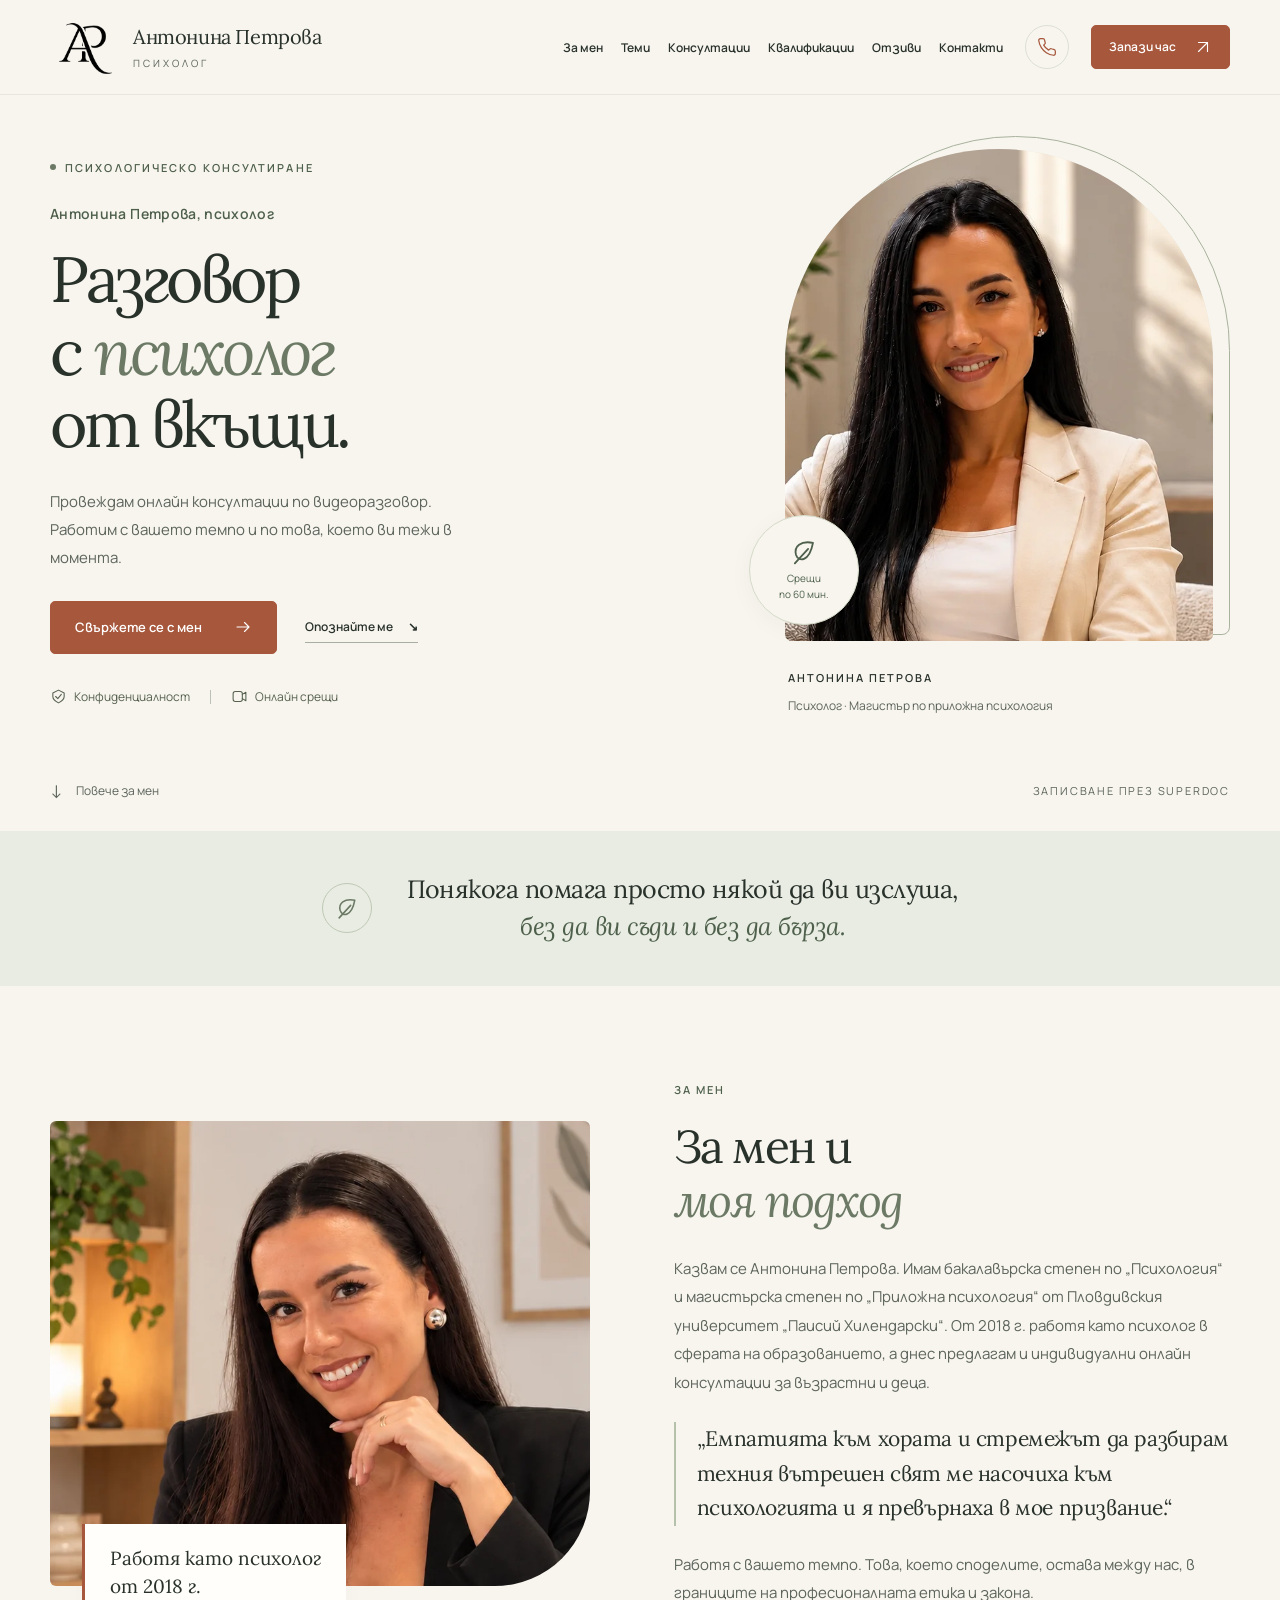
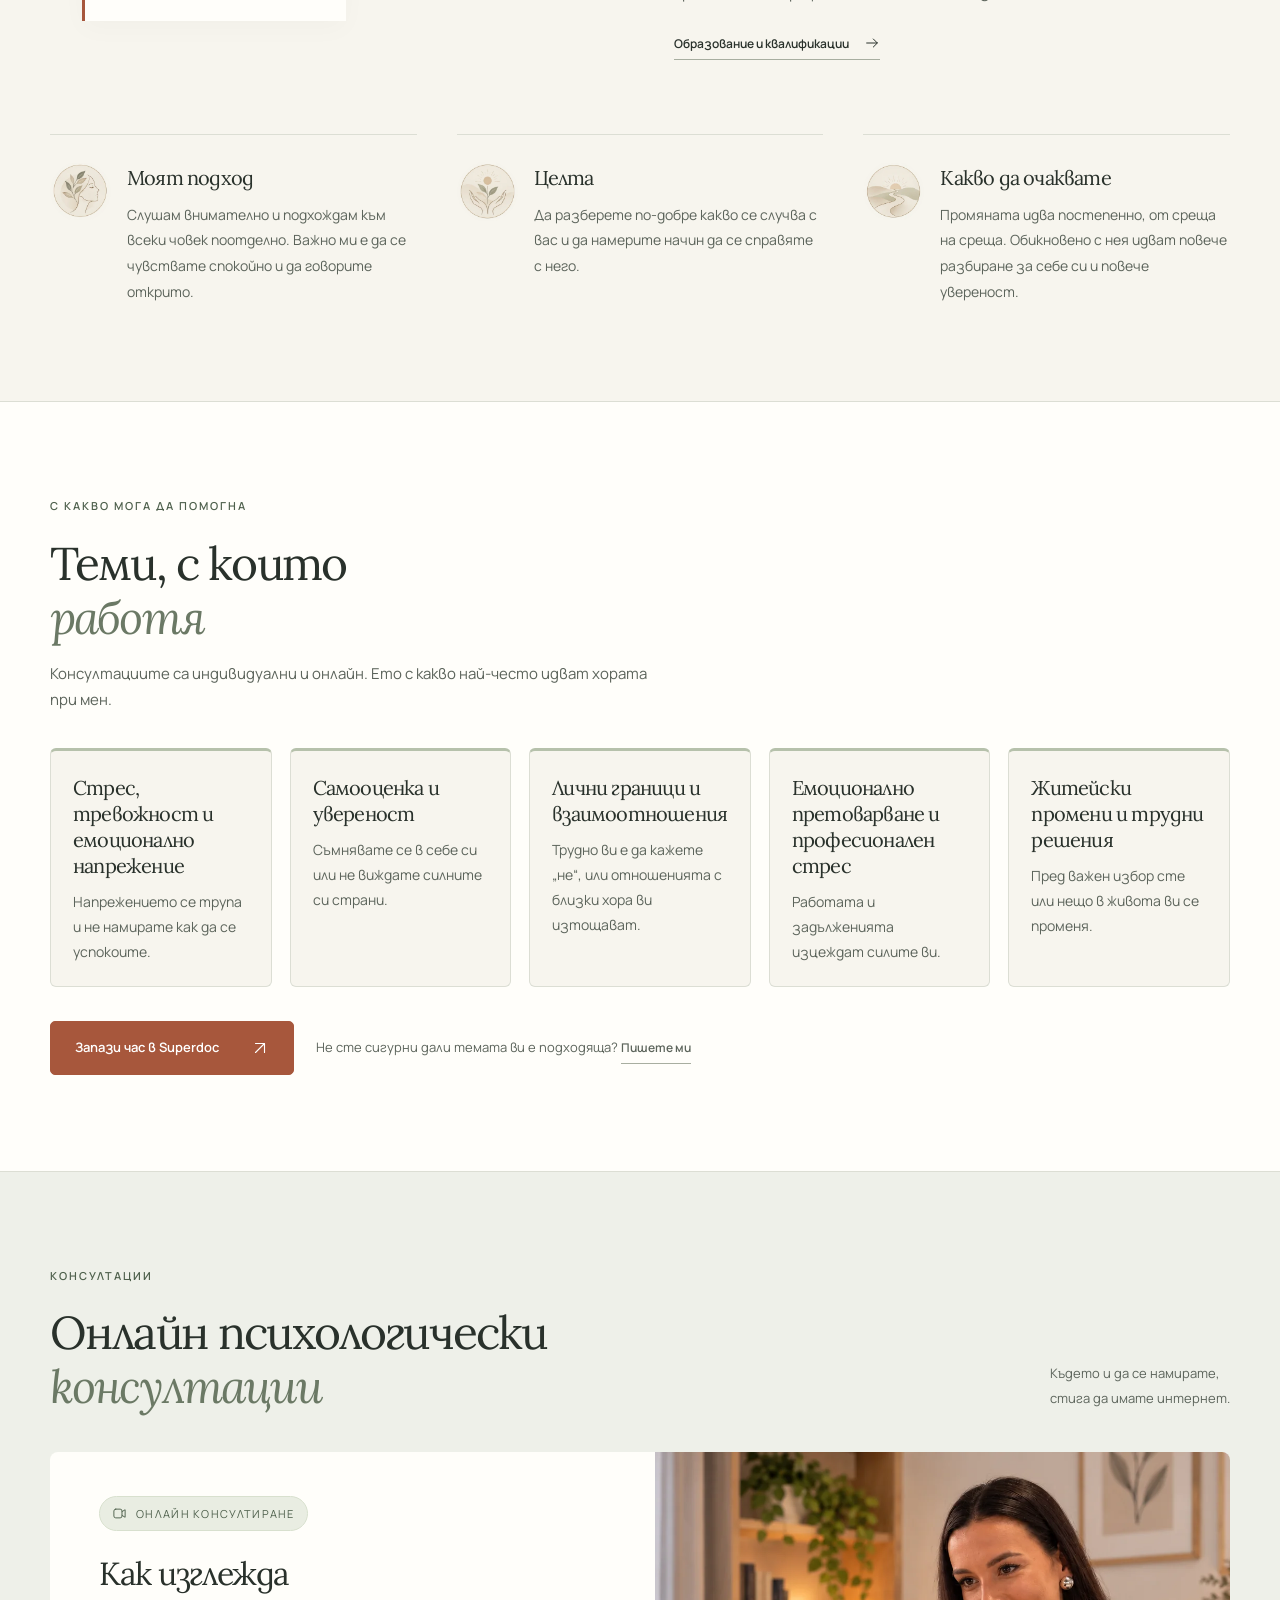
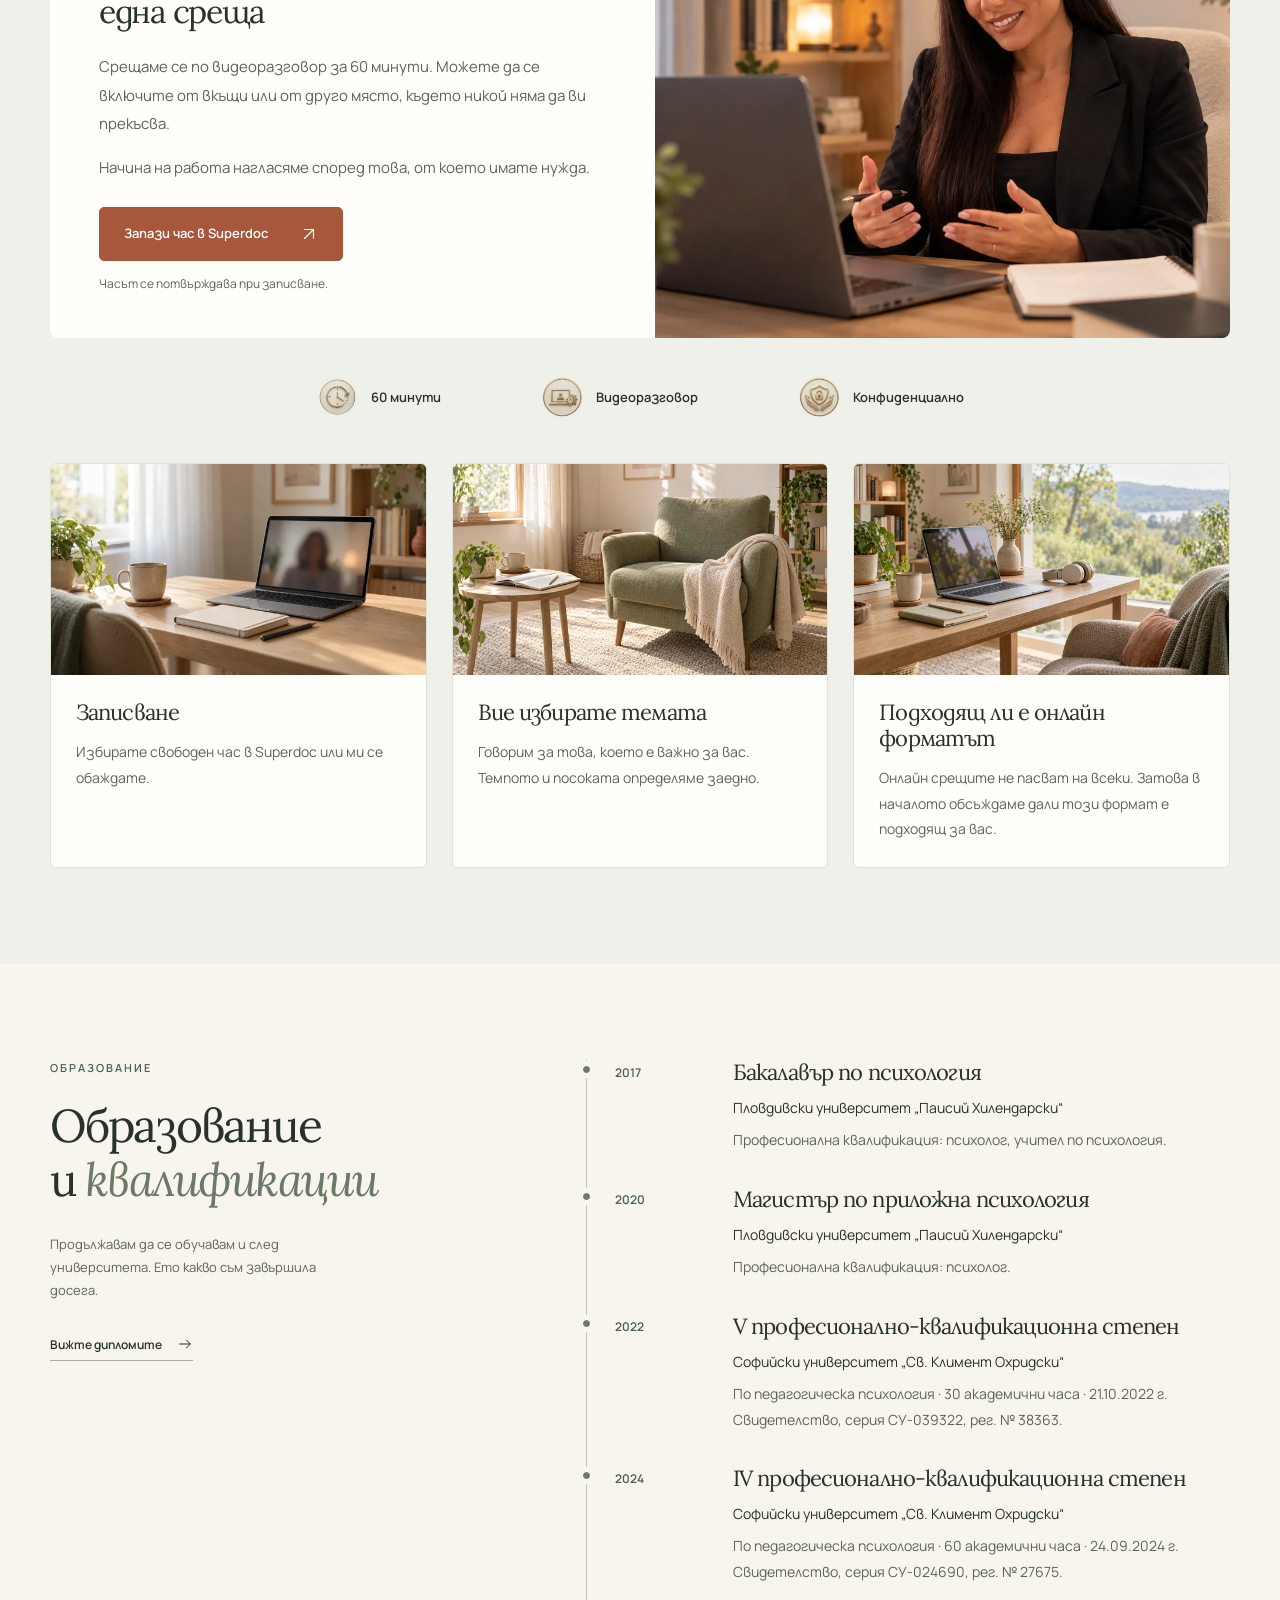
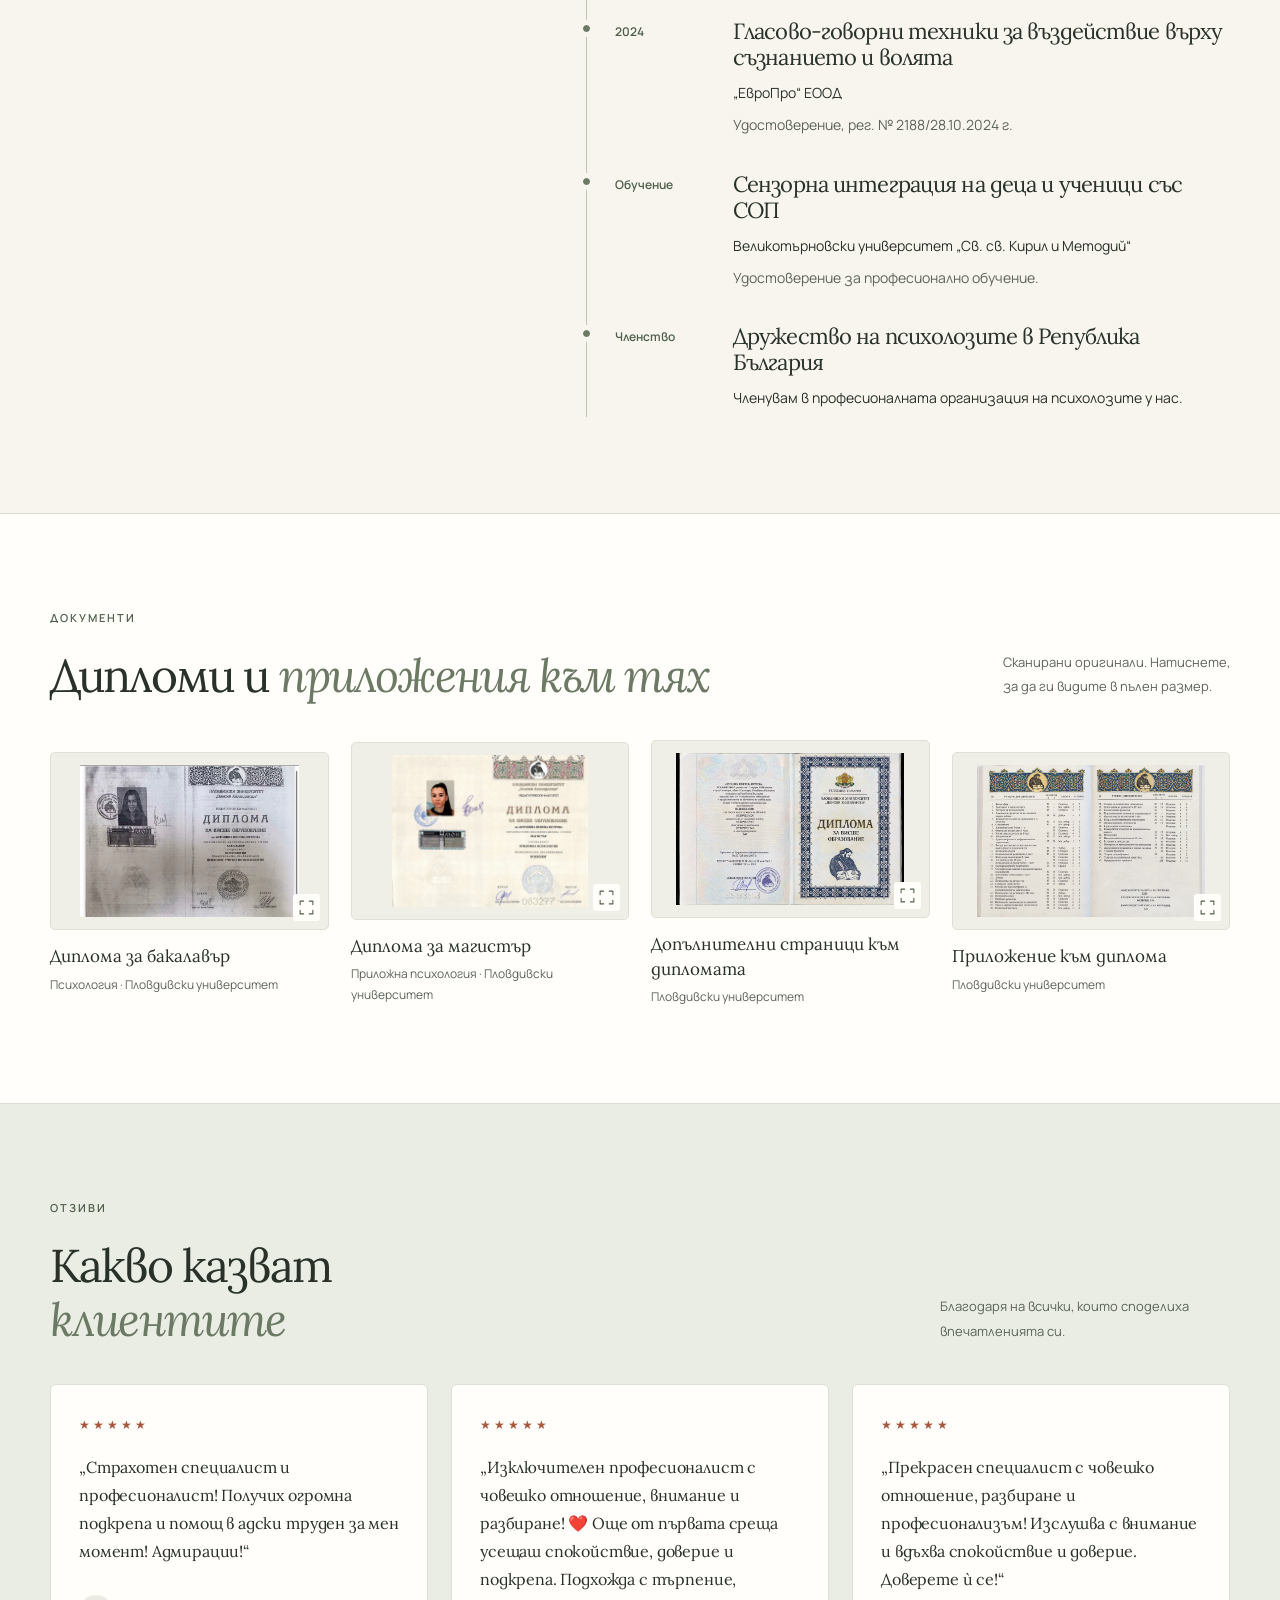
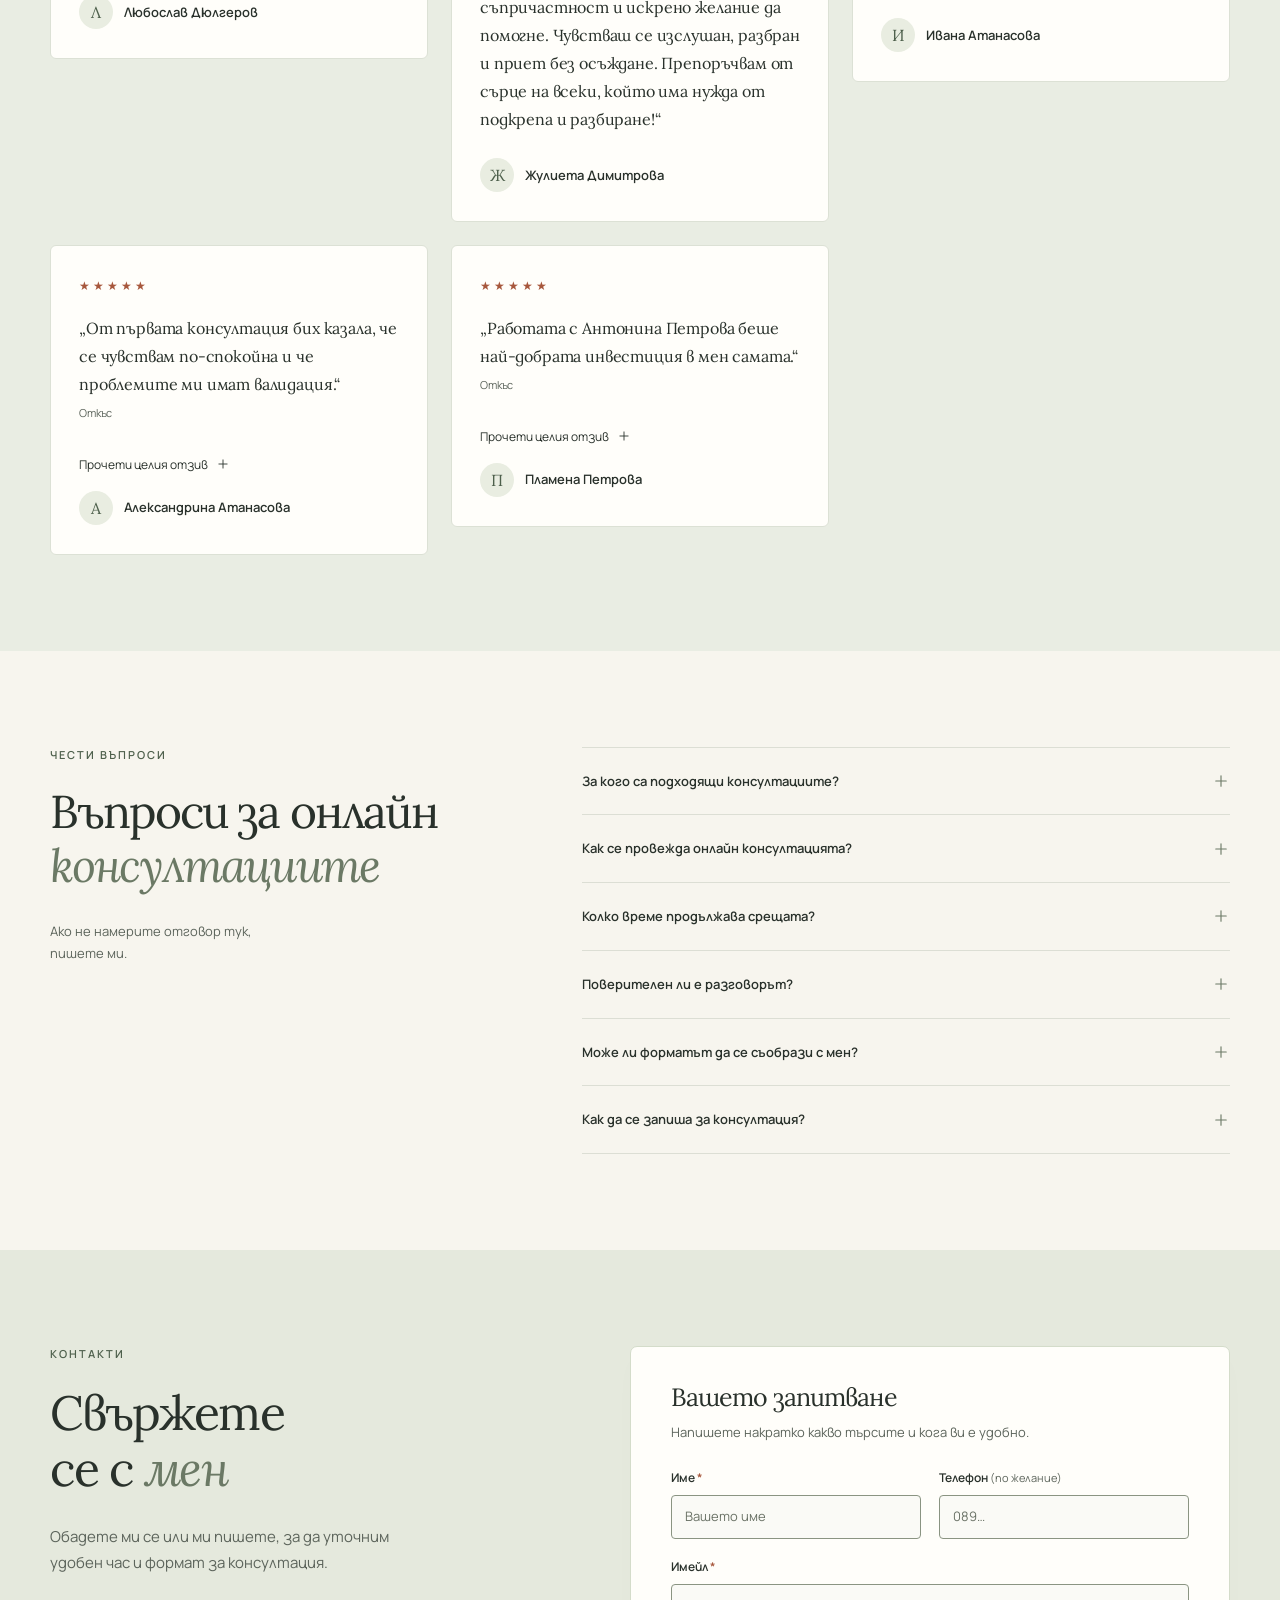
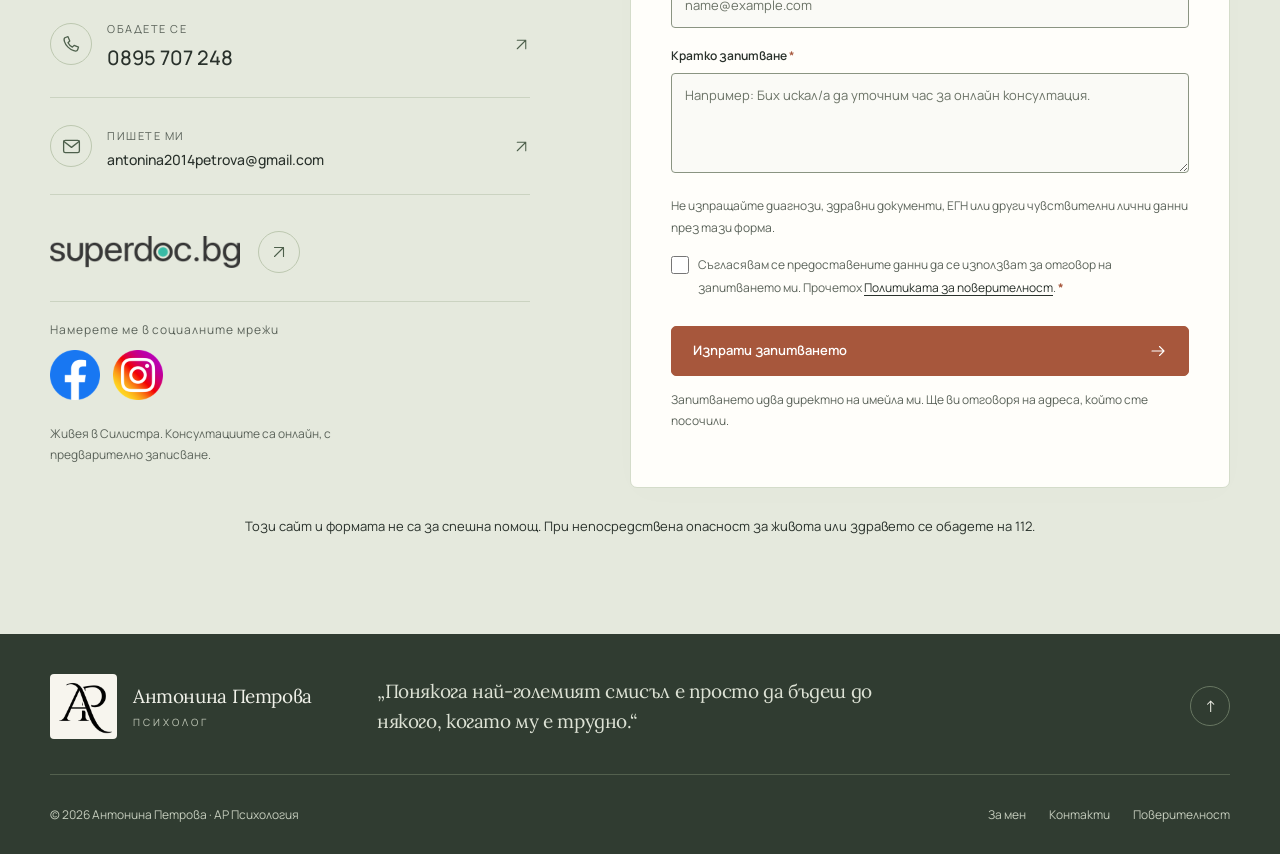
==== commit ddf8102a: "Rename the topics menu link to Теми" ====
--- a/index.html
+++ b/index.html
@@ -107,11 +107,11 @@
 <a class="skip-link" href="#main">Към съдържанието</a>
 <header class="site-header"><div class="container header-inner">
 <a class="brand" href="#home"><img class="brand-image" src="./assets/brand-logo.webp" alt="" width="210" height="204" decoding="async"><span class="brand-name">Антонина Петрова<small>ПСИХОЛОГ</small></span></a>
-<nav class="desktop-nav" aria-label="Основно меню"><a href="#about">За мен</a><a href="#topics">С какво помагам</a><a href="#services">Консултации</a><a href="#education">Квалификации</a><a href="#reviews">Отзиви</a><a href="#contact">Контакти</a></nav>
+<nav class="desktop-nav" aria-label="Основно меню"><a href="#about">За мен</a><a href="#topics">Теми</a><a href="#services">Консултации</a><a href="#education">Квалификации</a><a href="#reviews">Отзиви</a><a href="#contact">Контакти</a></nav>
 <a class="header-phone" href="tel:+359895707248" aria-label="Обадете се: 0895 707 248"><svg class="icon" viewBox="0 0 24 24" aria-hidden="true" fill="none" stroke="currentColor" stroke-width="1.5" stroke-linecap="round" stroke-linejoin="round"><path d="M22 16.9v3a2 2 0 0 1-2.2 2 19.8 19.8 0 0 1-8.6-3.1 19.5 19.5 0 0 1-6-6A19.8 19.8 0 0 1 2.1 4.2 2 2 0 0 1 4.1 2h3a2 2 0 0 1 2 1.7c.1.9.4 1.8.7 2.7a2 2 0 0 1-.5 2.1L8 9.8a16 16 0 0 0 6 6l1.3-1.3a2 2 0 0 1 2.1-.4c.9.3 1.8.6 2.7.7a2 2 0 0 1 1.7 2z"/></svg><span>0895 707 248</span></a>
 <a class="btn btn-small header-cta" href="https://superdoc.bg/lekar/antonina-petrova" target="_blank" rel="noopener noreferrer">Запази час <svg class="icon" viewBox="0 0 24 24" aria-hidden="true" fill="none" stroke="currentColor" stroke-width="1.5" stroke-linecap="round" stroke-linejoin="round"><path d="M6 18 18 6M6 6h12v12"/></svg></a>
 <button class="menu-button" type="button" aria-label="Отвори менюто" aria-expanded="false" aria-controls="mobile-nav"><svg class="icon" viewBox="0 0 24 24" aria-hidden="true" fill="none" stroke="currentColor" stroke-width="1.5" stroke-linecap="round" stroke-linejoin="round"><path d="M4 7h16M4 12h16M4 17h16"/></svg></button></div>
-<nav class="mobile-nav" id="mobile-nav" aria-label="Мобилно меню" hidden><a href="#about">За мен</a><a href="#topics">С какво помагам</a><a href="#services">Консултации</a><a href="#education">Квалификации</a><a href="#reviews">Отзиви</a><a href="#contact">Контакти</a><a href="tel:+359895707248">Обадете се: 0895 707 248</a><a href="https://superdoc.bg/lekar/antonina-petrova" target="_blank" rel="noopener noreferrer">Запази час в Superdoc</a></nav></header>
+<nav class="mobile-nav" id="mobile-nav" aria-label="Мобилно меню" hidden><a href="#about">За мен</a><a href="#topics">Теми</a><a href="#services">Консултации</a><a href="#education">Квалификации</a><a href="#reviews">Отзиви</a><a href="#contact">Контакти</a><a href="tel:+359895707248">Обадете се: 0895 707 248</a><a href="https://superdoc.bg/lekar/antonina-petrova" target="_blank" rel="noopener noreferrer">Запази час в Superdoc</a></nav></header>
 <main id="main">
 <section class="hero" id="home"><div class="container hero-inner">
 <div class="hero-copy"><div class="eyebrow"><span></span> ПСИХОЛОГИЧЕСКО КОНСУЛТИРАНЕ</div>
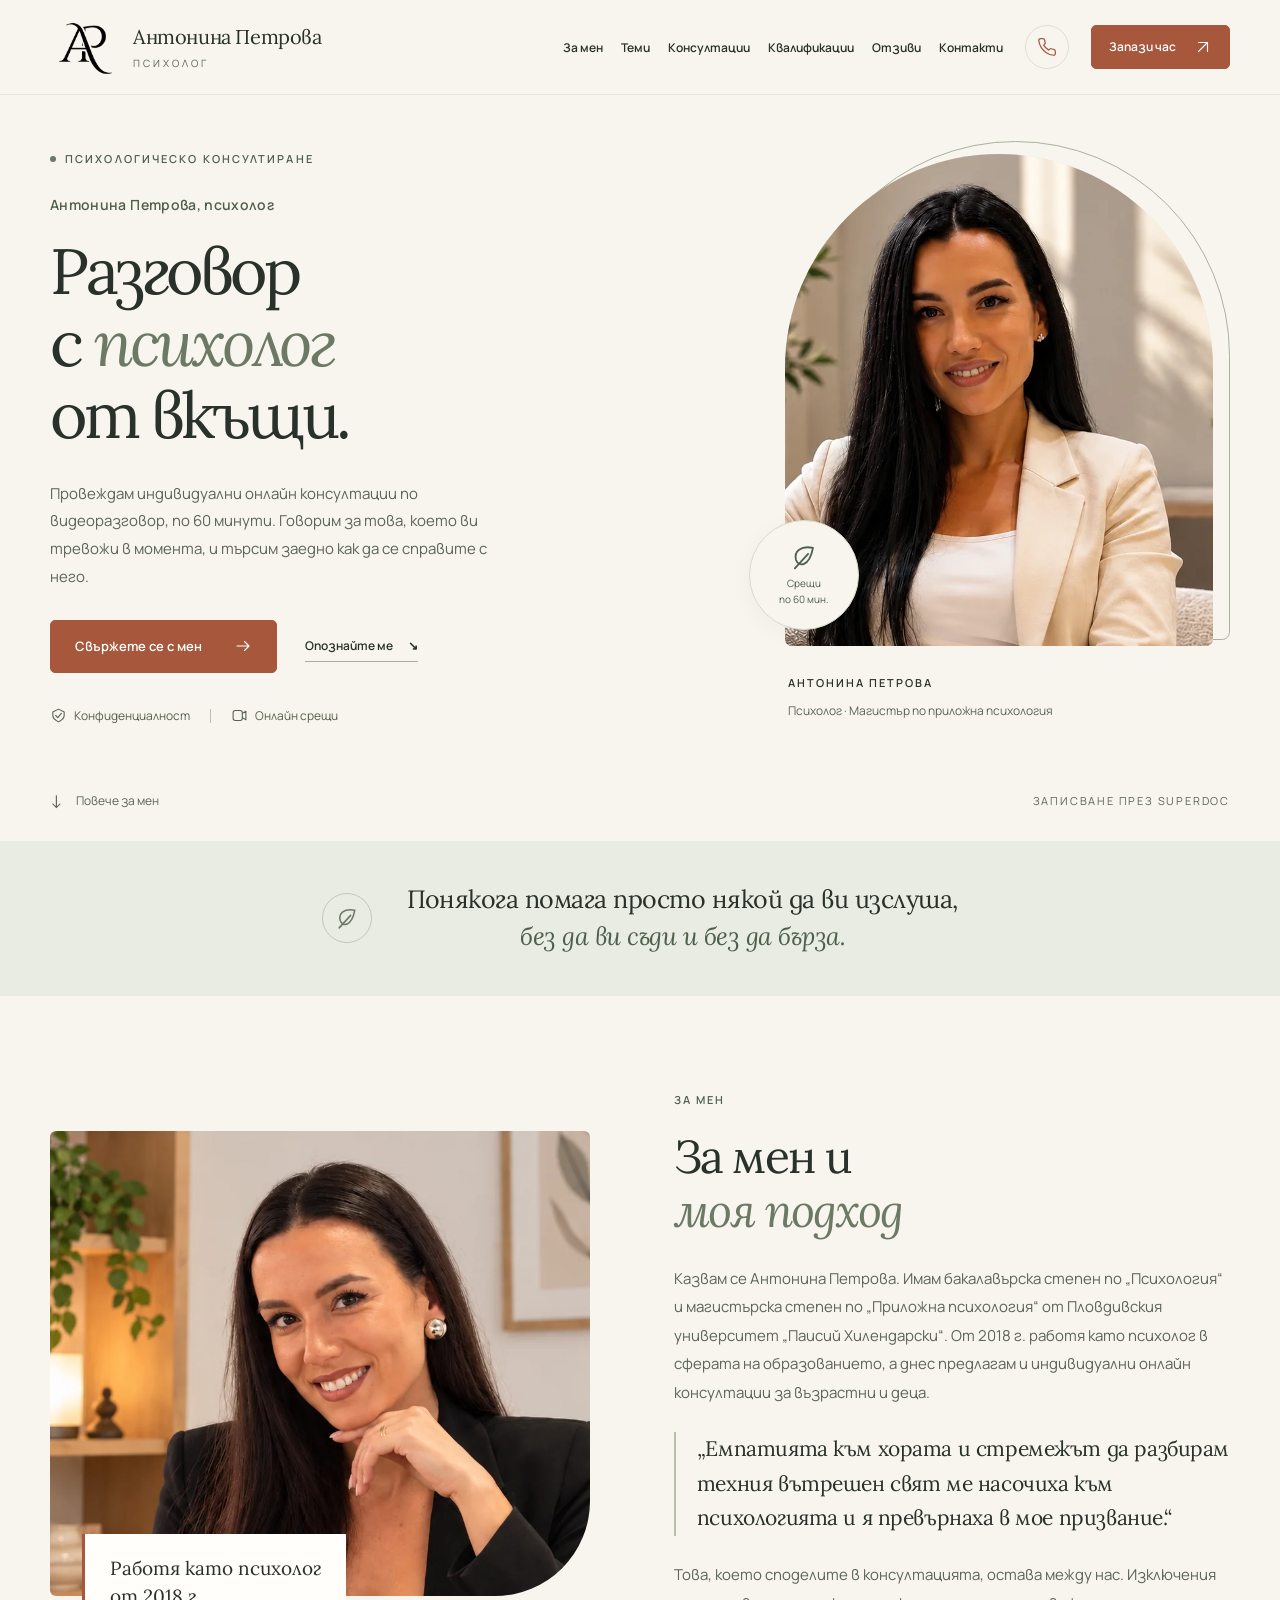
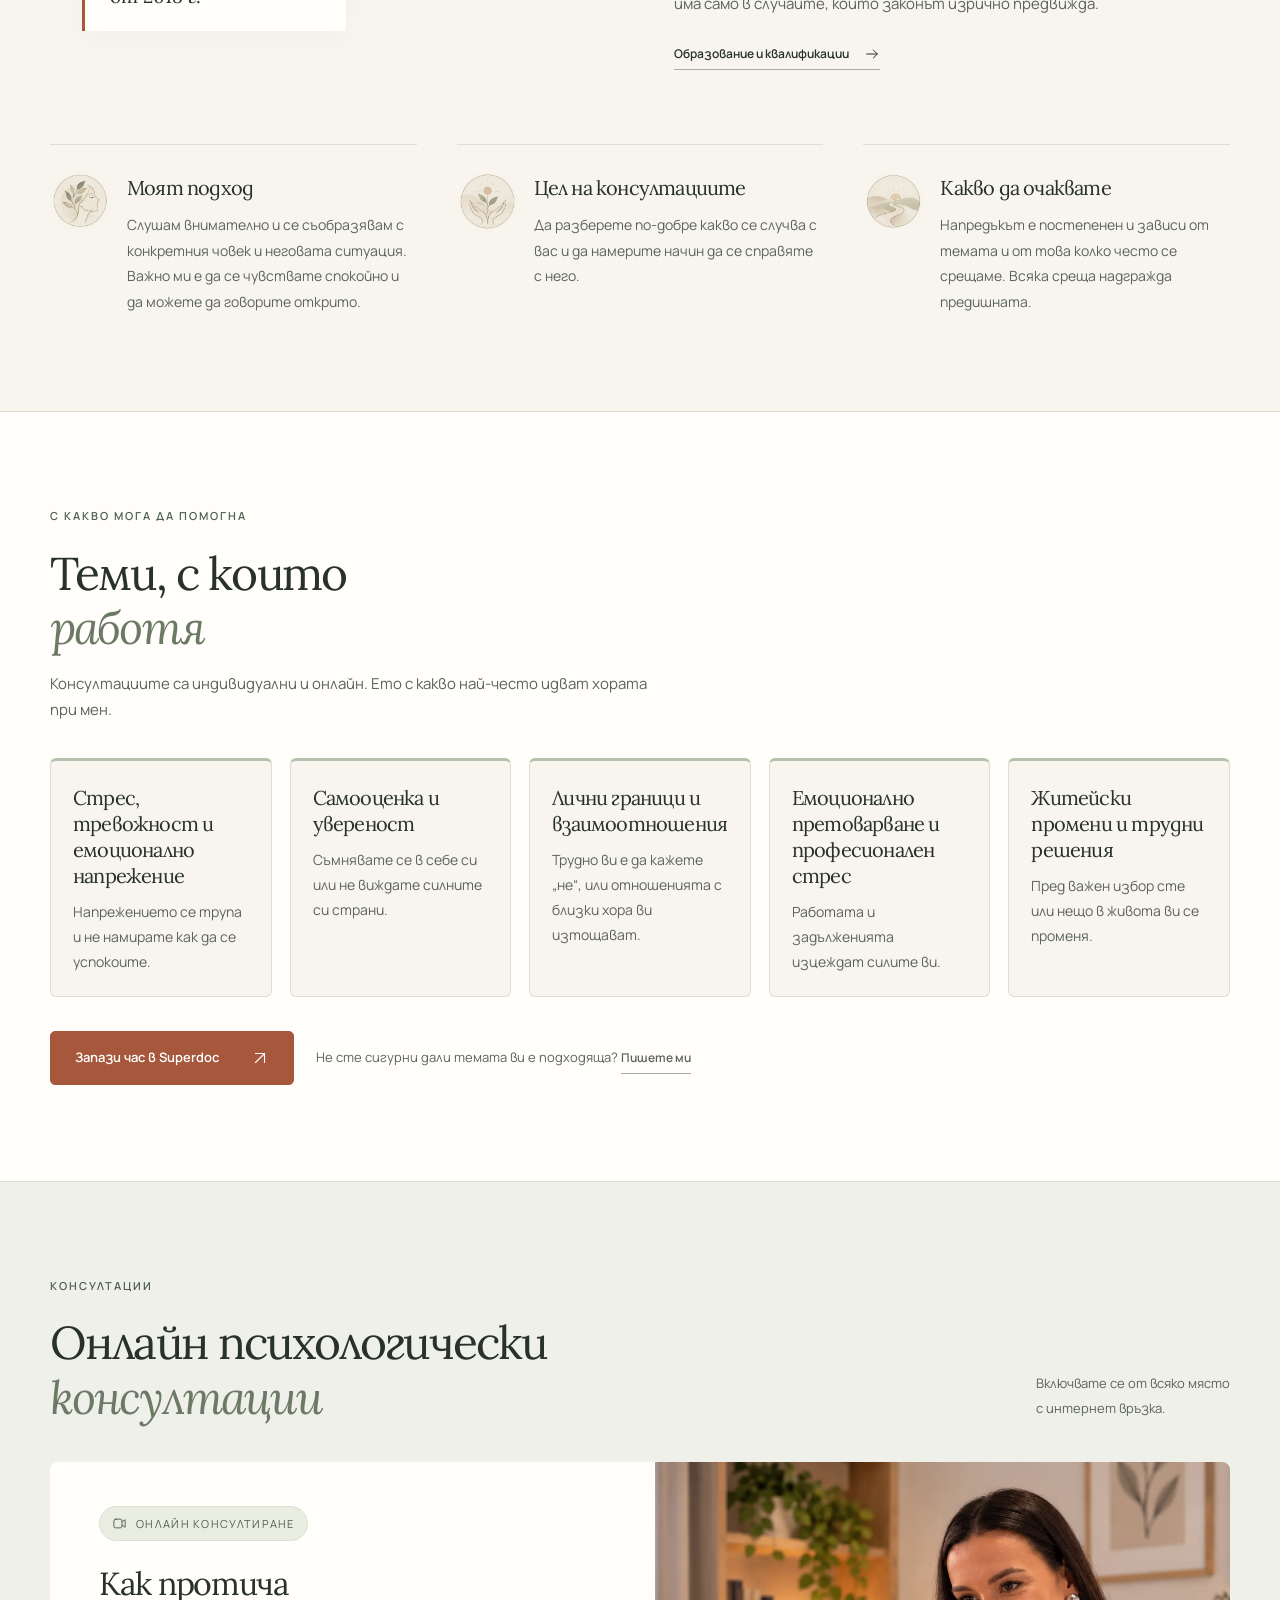
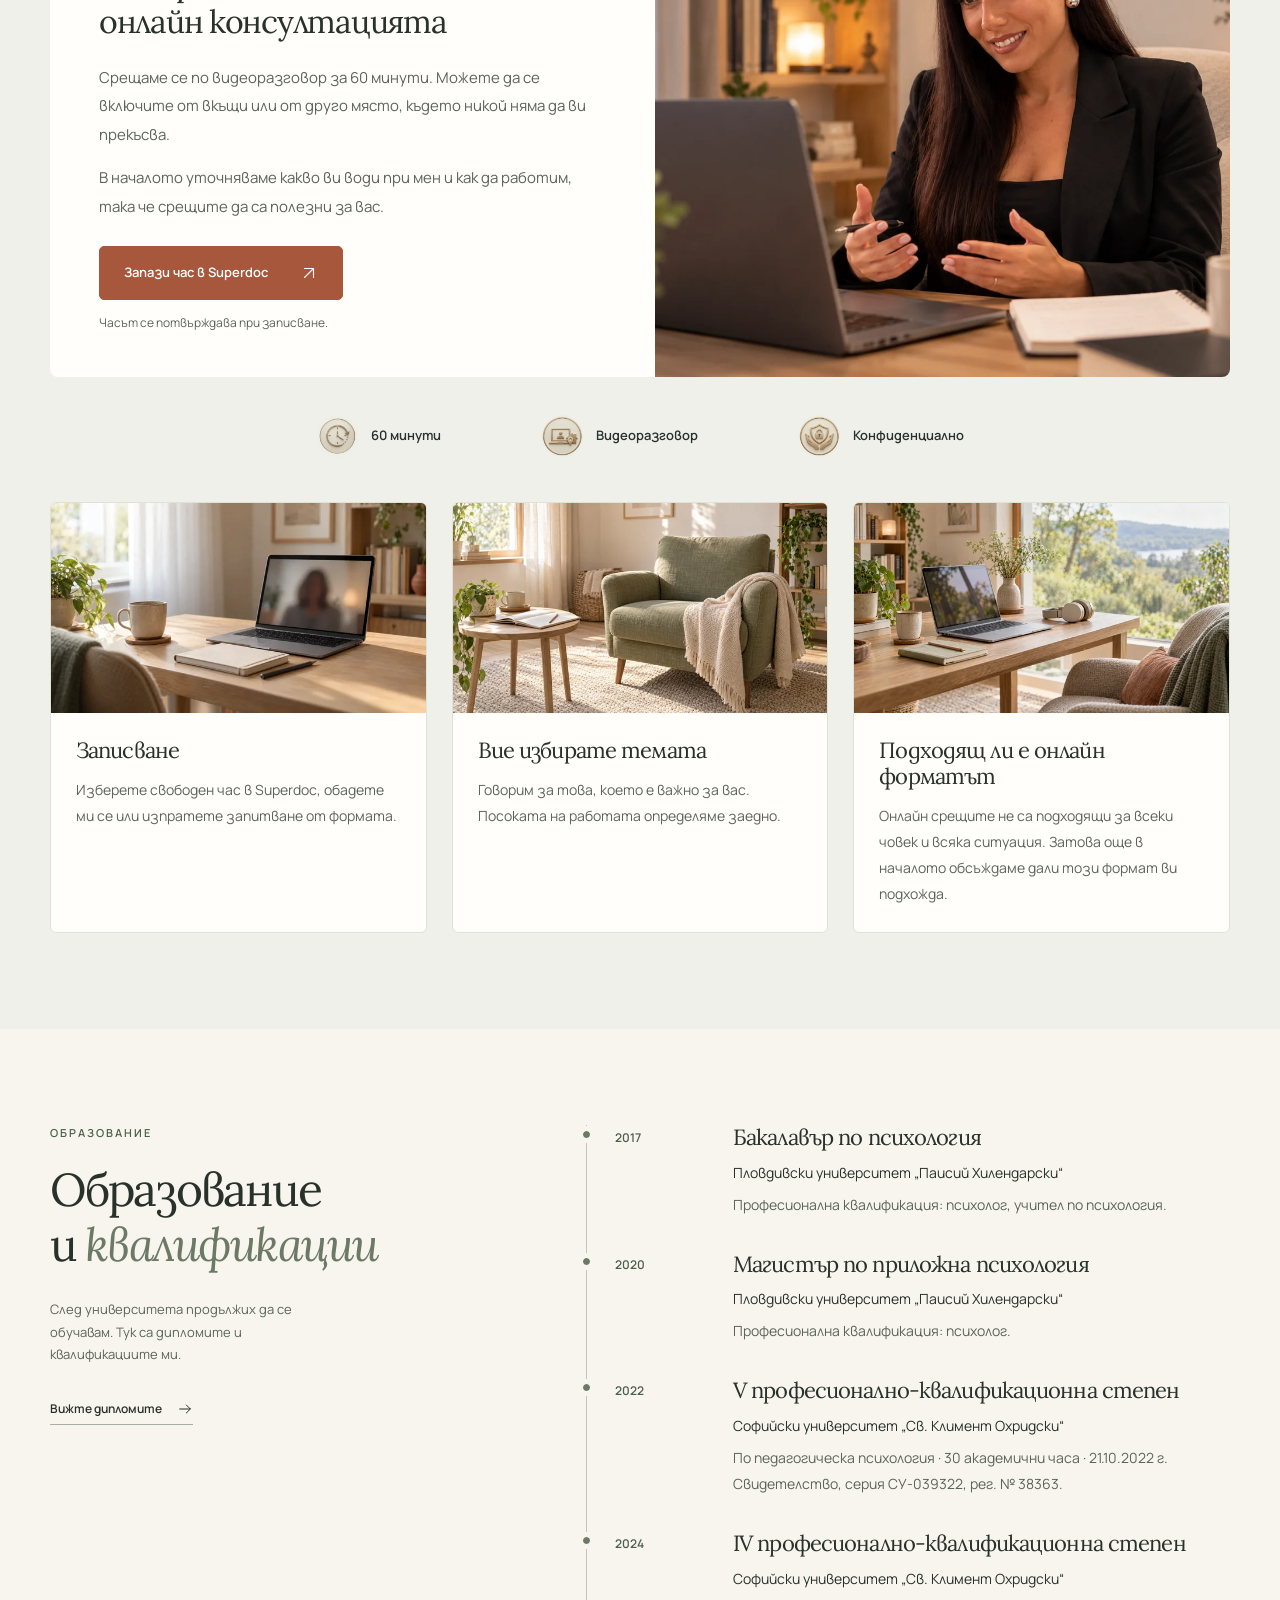
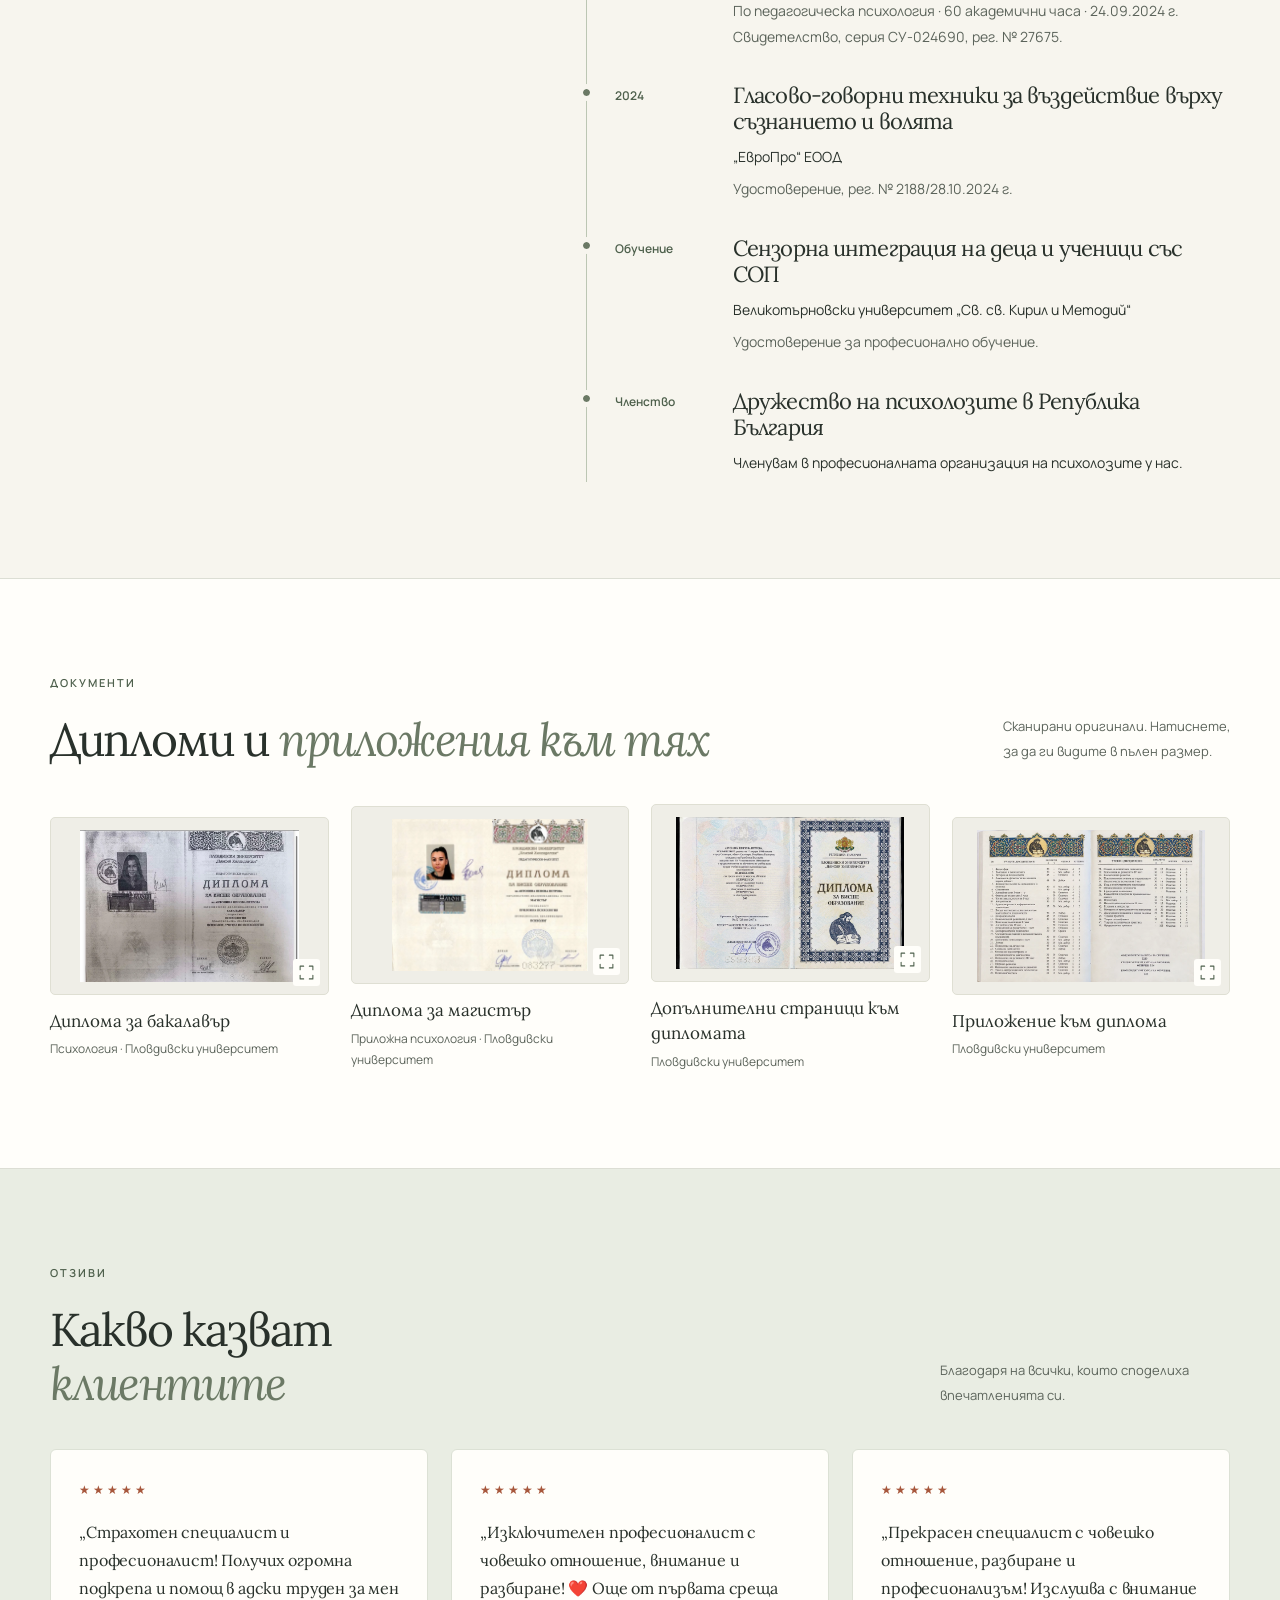
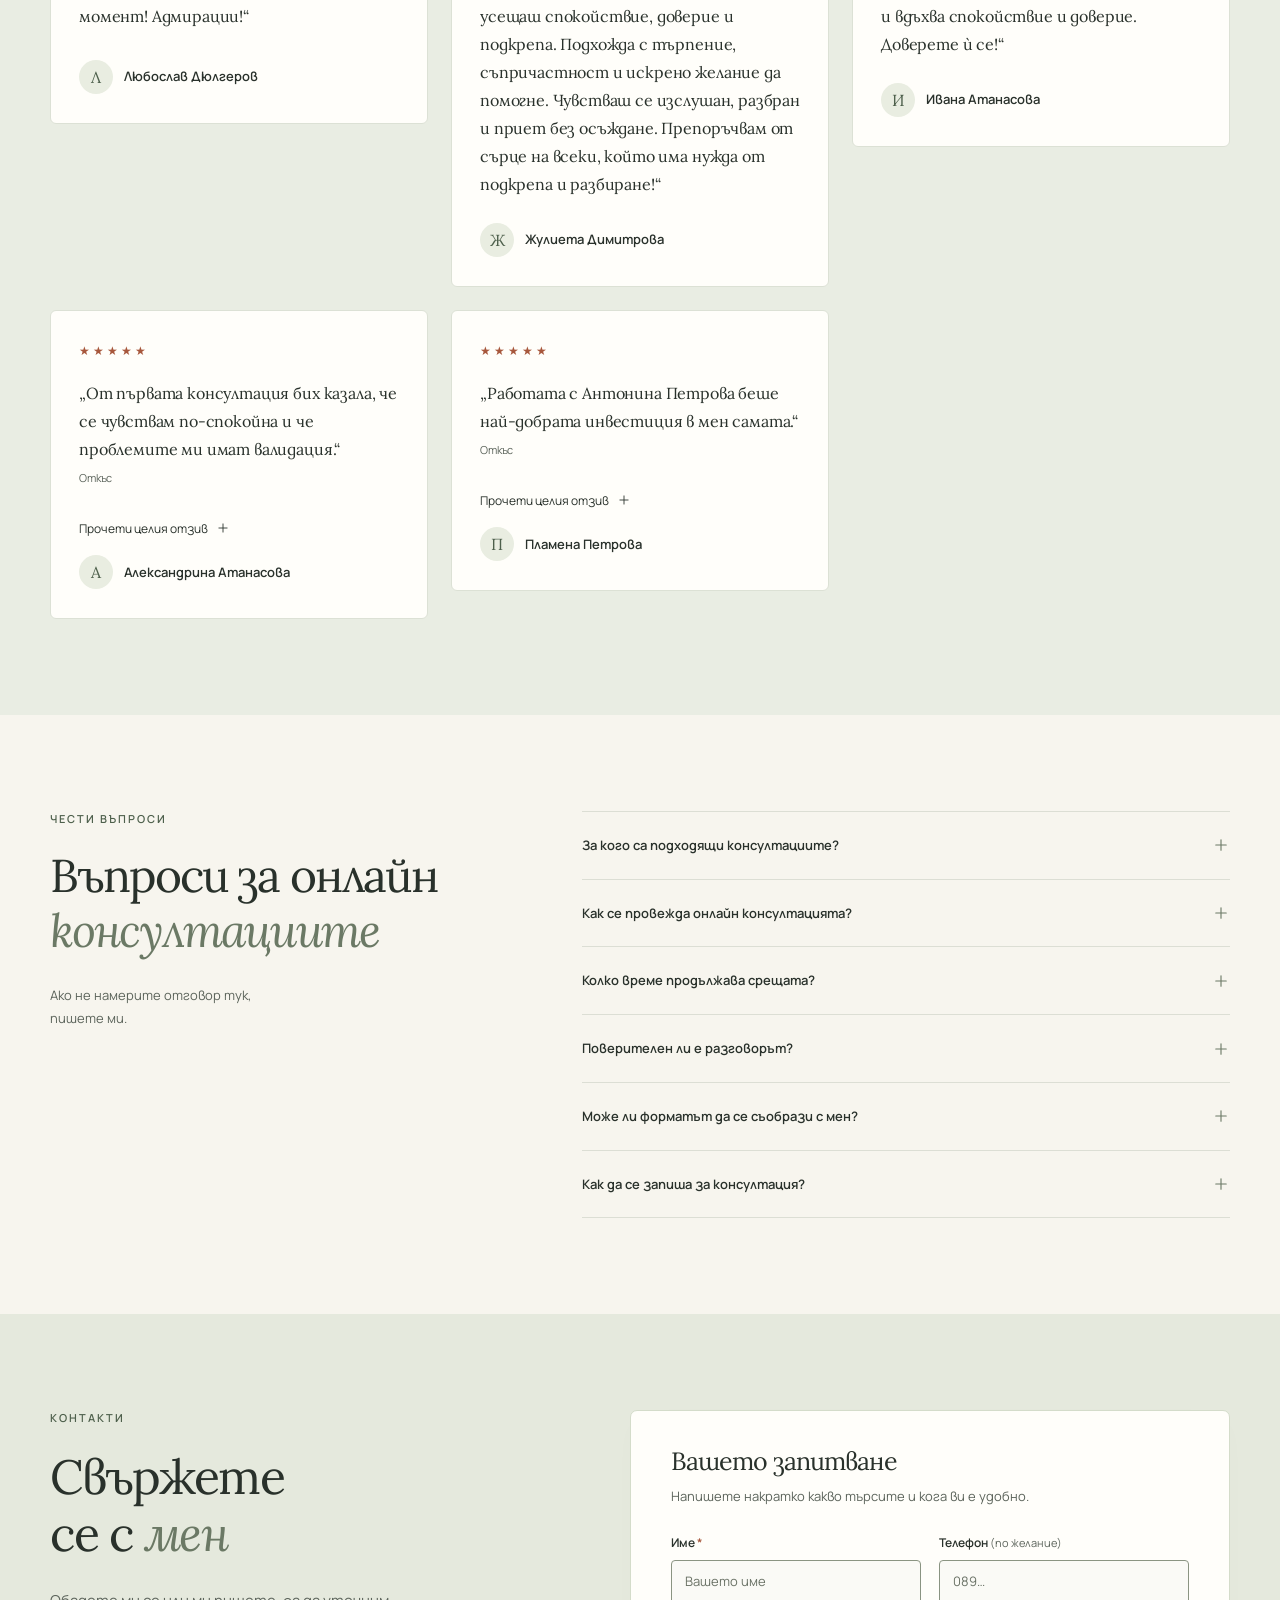
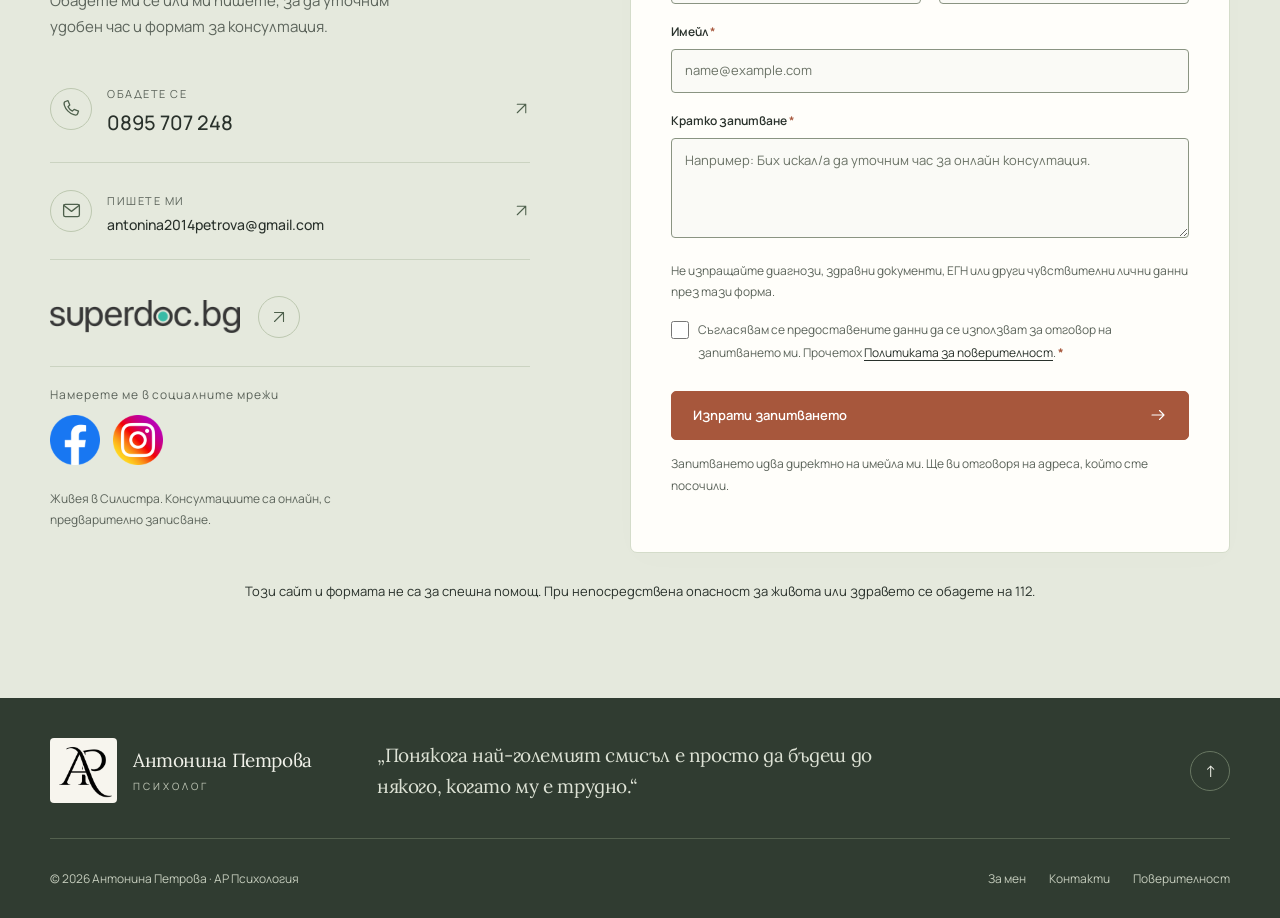
==== commit e3fd14c9: "Copy edit: drop repeated wording, clearer headings and steps" ====
--- a/index.html
+++ b/index.html
@@ -115,18 +115,18 @@
 <main id="main">
 <section class="hero" id="home"><div class="container hero-inner">
 <div class="hero-copy"><div class="eyebrow"><span></span> ПСИХОЛОГИЧЕСКО КОНСУЛТИРАНЕ</div>
-<h1><span class="hero-identity">Антонина Петрова, психолог</span>Разговор<br>с <em>психолог</em><br>от вкъщи.</h1><p class="hero-description">Провеждам онлайн консултации по видеоразговор. Работим с вашето темпо и по това, което ви тежи в момента.</p>
+<h1><span class="hero-identity">Антонина Петрова, психолог</span>Разговор<br>с <em>психолог</em><br>от вкъщи.</h1><p class="hero-description">Провеждам индивидуални онлайн консултации по видеоразговор, по 60 минути. Говорим за това, което ви тревожи в момента, и търсим заедно как да се справите с него.</p>
 <div class="hero-actions"><a class="btn" href="#contact">Свържете се с мен <svg class="icon" viewBox="0 0 24 24" aria-hidden="true" fill="none" stroke="currentColor" stroke-width="1.5" stroke-linecap="round" stroke-linejoin="round"><path d="M4 12h16m-6-6 6 6-6 6"/></svg></a><a class="text-link" href="#about">Опознайте ме <span aria-hidden="true">↘</span></a></div>
 <div class="hero-trust"><span><svg class="icon" viewBox="0 0 24 24" aria-hidden="true" fill="none" stroke="currentColor" stroke-width="1.5" stroke-linecap="round" stroke-linejoin="round"><path d="m12 3 8 4v5c0 5-8 9-8 9s-8-4-8-9V7l8-4Z"/><path d="m8 12 3 3 5-6"/></svg> Конфиденциалност</span><i></i><span><svg class="icon" viewBox="0 0 24 24" aria-hidden="true" fill="none" stroke="currentColor" stroke-width="1.5" stroke-linecap="round" stroke-linejoin="round"><rect x="3" y="5" width="13" height="14" rx="3"/><path d="m16 9 5-3v12l-5-3"/></svg> Онлайн срещи</span></div></div>
 <div class="hero-visual"><span class="portrait-outline" aria-hidden="true"></span><div class="portrait"><img src="./assets/hero-portrait.webp" alt="Психолог Антонина Петрова в светъл костюм" width="700" height="850" loading="eager" fetchpriority="high" decoding="async"></div><div class="portrait-seal" aria-hidden="true"><svg class="icon" viewBox="0 0 24 24" aria-hidden="true" fill="none" stroke="currentColor" stroke-width="1.5" stroke-linecap="round" stroke-linejoin="round"><path d="M19 4C9 2 3 7 5 14c2 6 11 6 14-10Z"/><path d="M4 21 15 9"/></svg><span>Срещи<br>по 60 мин.</span></div><div class="portrait-caption"><span>АНТОНИНА ПЕТРОВА</span><p>Психолог · Магистър по приложна психология</p></div></div>
 </div><div class="hero-bottom container"><a href="#about" class="scroll-hint"><span aria-hidden="true">↓</span> Повече за мен</a><span class="tiny-label">ЗАПИСВАНЕ ПРЕЗ SUPERDOC</span></div></section>
 <section class="intro-band"><div class="container"><span class="mini-leaf" aria-hidden="true"><svg class="icon" viewBox="0 0 24 24" aria-hidden="true" fill="none" stroke="currentColor" stroke-width="1.5" stroke-linecap="round" stroke-linejoin="round"><path d="M19 4C9 2 3 7 5 14c2 6 11 6 14-10Z"/><path d="M4 21 15 9"/></svg></span><p>Понякога помага просто някой да ви изслуша,<br><em>без да ви съди и без да бърза.</em></p></div></section>
-<section class="section about-section" id="about"><div class="container about-grid"><div class="about-photo reveal"><img src="./assets/about.webp" alt="Портрет на Антонина Петрова" width="1298" height="708" loading="lazy" decoding="async"><span class="photo-note">Работя като психолог<br>от 2018 г.</span></div><div class="about-copy reveal"><p class="kicker">ЗА МЕН</p><h2>За мен и<br><em>моя подход</em></h2><p>Казвам се Антонина Петрова. Имам бакалавърска степен по „Психология“ и магистърска степен по „Приложна психология“ от Пловдивския университет „Паисий Хилендарски“. От 2018 г. работя като психолог в сферата на образованието, а днес предлагам и индивидуални онлайн консултации за възрастни и деца.</p><blockquote>„Емпатията към хората и стремежът да разбирам техния вътрешен свят ме насочиха към психологията и я превърнаха в мое призвание.“</blockquote><p>Работя с вашето темпо. Това, което споделите, остава между нас, в границите на професионалната етика и закона.</p><a class="text-link" href="#education">Образование и квалификации <svg class="icon" viewBox="0 0 24 24" aria-hidden="true" fill="none" stroke="currentColor" stroke-width="1.5" stroke-linecap="round" stroke-linejoin="round"><path d="M4 12h16m-6-6 6 6-6 6"/></svg></a></div></div><div class="container values-grid"><article class="value reveal"><img src="./assets/approach-icon.webp" alt="" width="200" height="187" loading="lazy" decoding="async"><div><h3>Моят подход</h3><p>Слушам внимателно и подхождам към всеки човек поотделно. Важно ми е да се чувствате спокойно и да говорите открито.</p></div></article><article class="value reveal"><img src="./assets/goal-icon.webp" alt="" width="200" height="192" loading="lazy" decoding="async"><div><h3>Целта</h3><p>Да разберете по-добре какво се случва с вас и да намерите начин да се справяте с него.</p></div></article><article class="value reveal"><img src="./assets/path-icon.webp" alt="" width="200" height="189" loading="lazy" decoding="async"><div><h3>Какво да очаквате</h3><p>Промяната идва постепенно, от среща на среща. Обикновено с нея идват повече разбиране за себе си и повече увереност.</p></div></article></div></section>
+<section class="section about-section" id="about"><div class="container about-grid"><div class="about-photo reveal"><img src="./assets/about.webp" alt="Портрет на Антонина Петрова" width="1298" height="708" loading="lazy" decoding="async"><span class="photo-note">Работя като психолог<br>от 2018 г.</span></div><div class="about-copy reveal"><p class="kicker">ЗА МЕН</p><h2>За мен и<br><em>моя подход</em></h2><p>Казвам се Антонина Петрова. Имам бакалавърска степен по „Психология“ и магистърска степен по „Приложна психология“ от Пловдивския университет „Паисий Хилендарски“. От 2018 г. работя като психолог в сферата на образованието, а днес предлагам и индивидуални онлайн консултации за възрастни и деца.</p><blockquote>„Емпатията към хората и стремежът да разбирам техния вътрешен свят ме насочиха към психологията и я превърнаха в мое призвание.“</blockquote><p>Това, което споделите в консултацията, остава между нас. Изключения има само в случаите, които законът изрично предвижда.</p><a class="text-link" href="#education">Образование и квалификации <svg class="icon" viewBox="0 0 24 24" aria-hidden="true" fill="none" stroke="currentColor" stroke-width="1.5" stroke-linecap="round" stroke-linejoin="round"><path d="M4 12h16m-6-6 6 6-6 6"/></svg></a></div></div><div class="container values-grid"><article class="value reveal"><img src="./assets/approach-icon.webp" alt="" width="200" height="187" loading="lazy" decoding="async"><div><h3>Моят подход</h3><p>Слушам внимателно и се съобразявам с конкретния човек и неговата ситуация. Важно ми е да се чувствате спокойно и да можете да говорите открито.</p></div></article><article class="value reveal"><img src="./assets/goal-icon.webp" alt="" width="200" height="192" loading="lazy" decoding="async"><div><h3>Цел на консултациите</h3><p>Да разберете по-добре какво се случва с вас и да намерите начин да се справяте с него.</p></div></article><article class="value reveal"><img src="./assets/path-icon.webp" alt="" width="200" height="189" loading="lazy" decoding="async"><div><h3>Какво да очаквате</h3><p>Напредъкът е постепенен и зависи от темата и от това колко често се срещаме. Всяка среща надгражда предишната.</p></div></article></div></section>
 <section class="section topics-section" id="topics" aria-labelledby="topics-title"><div class="container"><p class="kicker">С КАКВО МОГА ДА ПОМОГНА</p><h2 id="topics-title">Теми, с които<br><em>работя</em></h2><p class="topics-intro">Консултациите са индивидуални и онлайн. Ето с какво най-често идват хората при мен.</p><ul class="topics-grid"><li class="topic reveal"><h3>Стрес, тревожност и емоционално напрежение</h3><p>Напрежението се трупа и не намирате как да се успокоите.</p></li><li class="topic reveal"><h3>Самооценка и увереност</h3><p>Съмнявате се в себе си или не виждате силните си страни.</p></li><li class="topic reveal"><h3>Лични граници и взаимоотношения</h3><p>Трудно ви е да кажете „не“, или отношенията с близки хора ви изтощават.</p></li><li class="topic reveal"><h3>Емоционално претоварване и професионален стрес</h3><p>Работата и задълженията изцеждат силите ви.</p></li><li class="topic reveal"><h3>Житейски промени и трудни решения</h3><p>Пред важен избор сте или нещо в живота ви се променя.</p></li></ul><div class="topics-cta"><a class="btn" href="https://superdoc.bg/lekar/antonina-petrova" target="_blank" rel="noopener noreferrer">Запази час в Superdoc <svg class="icon" viewBox="0 0 24 24" aria-hidden="true" fill="none" stroke="currentColor" stroke-width="1.5" stroke-linecap="round" stroke-linejoin="round"><path d="M6 18 18 6M6 6h12v12"/></svg></a><p class="topics-note">Не сте сигурни дали темата ви е подходяща? <a class="text-link" href="#contact">Пишете ми</a></p></div></div></section>
-<section class="section services-section" id="services"><div class="container"><div class="section-heading"><div><p class="kicker">КОНСУЛТАЦИИ</p><h2>Онлайн психологически<br><em>консултации</em></h2></div><p class="heading-note">Където и да се намирате,<br>стига да имате интернет.</p></div>
-<div class="consultation-card reveal"><div class="consultation-copy"><span class="pill"><svg class="icon" viewBox="0 0 24 24" aria-hidden="true" fill="none" stroke="currentColor" stroke-width="1.5" stroke-linecap="round" stroke-linejoin="round"><rect x="3" y="5" width="13" height="14" rx="3"/><path d="m16 9 5-3v12l-5-3"/></svg> ОНЛАЙН КОНСУЛТИРАНЕ</span><h3>Как изглежда<br>една среща</h3><p>Срещаме се по видеоразговор за 60 минути. Можете да се включите от вкъщи или от друго място, където никой няма да ви прекъсва.</p><p>Начина на работа нагласяме според това, от което имате нужда.</p><a class="btn" href="https://superdoc.bg/lekar/antonina-petrova" target="_blank" rel="noopener noreferrer">Запази час в Superdoc <svg class="icon" viewBox="0 0 24 24" aria-hidden="true" fill="none" stroke="currentColor" stroke-width="1.5" stroke-linecap="round" stroke-linejoin="round"><path d="M6 18 18 6M6 6h12v12"/></svg></a><span class="booking-note">Часът се потвърждава при записване.</span></div><div class="consultation-photo"><img src="./assets/consultation.webp" alt="Антонина Петрова по време на онлайн консултация" width="1400" height="933" loading="lazy" decoding="async"></div></div>
-<div class="service-benefits"><div><img src="./assets/duration-icon.webp" alt="" width="160" height="160" loading="lazy" decoding="async"><h3>60 минути</h3></div><div><img src="./assets/online-icon.webp" alt="" width="160" height="160" loading="lazy" decoding="async"><h3>Видеоразговор</h3></div><div><img src="./assets/confidentiality-icon.webp" alt="" width="160" height="160" loading="lazy" decoding="async"><h3>Конфиденциално</h3></div></div><div class="process-grid"><article class="process-card reveal"><img src="./assets/how-it-works-b35bf5b336.webp" srcset="./assets/how-it-works-b35bf5b336-640.webp 640w, ./assets/how-it-works-b35bf5b336-960.webp 960w, ./assets/how-it-works-b35bf5b336.webp 1920w" sizes="(max-width: 767px) calc(100vw - 42px), (max-width: 1100px) calc((100vw - 89px) / 2), (max-width: 1320px) calc((100vw - 150px) / 3), 390px" alt="Лаптоп с видеоразговор на бюро, до него чаша и тефтер" width="1920" height="1080" loading="lazy" decoding="async"><div><h3>Записване</h3><p>Избирате свободен час в Superdoc или ми се обаждате.</p></div></article><article class="process-card reveal"><img src="./assets/needs-and-comfort-29fed0c9ac.webp" srcset="./assets/needs-and-comfort-29fed0c9ac-640.webp 640w, ./assets/needs-and-comfort-29fed0c9ac-960.webp 960w, ./assets/needs-and-comfort-29fed0c9ac.webp 1920w" sizes="(max-width: 767px) calc(100vw - 42px), (max-width: 1100px) calc((100vw - 89px) / 2), (max-width: 1320px) calc((100vw - 150px) / 3), 390px" alt="Кресло и масичка в спокойна домашна обстановка" width="1920" height="1080" loading="lazy" decoding="async"><div><h3>Вие избирате темата</h3><p>Говорим за това, което е важно за вас. Темпото и посоката определяме заедно.</p></div></article><article class="process-card reveal"><img src="./assets/balance-and-limits-56d9062435.webp" srcset="./assets/balance-and-limits-56d9062435-640.webp 640w, ./assets/balance-and-limits-56d9062435-960.webp 960w, ./assets/balance-and-limits-56d9062435.webp 1920w" sizes="(max-width: 767px) calc(100vw - 42px), (max-width: 1100px) calc((100vw - 89px) / 2), (max-width: 1320px) calc((100vw - 150px) / 3), 390px" alt="Лаптоп, слушалки и тефтер до прозорец" width="1920" height="1080" loading="lazy" decoding="async"><div><h3>Подходящ ли е онлайн форматът</h3><p>Онлайн срещите не пасват на всеки. Затова в началото обсъждаме дали този формат е подходящ за вас.</p></div></article></div></div></section>
-<section class="section education-section" id="education"><div class="container education-grid"><div class="education-intro"><p class="kicker">ОБРАЗОВАНИЕ</p><h2>Образование<br>и <em>квалификации</em></h2><p>Продължавам да се обучавам и след университета. Ето какво съм завършила досега.</p><a class="text-link" href="#certificates">Вижте дипломите <svg class="icon" viewBox="0 0 24 24" aria-hidden="true" fill="none" stroke="currentColor" stroke-width="1.5" stroke-linecap="round" stroke-linejoin="round"><path d="M4 12h16m-6-6 6 6-6 6"/></svg></a></div><ol class="timeline"><li class="timeline-item reveal"><span class="timeline-date">2017</span><div><h3>Бакалавър по психология</h3><p class="institution">Пловдивски университет „Паисий Хилендарски“</p><p>Професионална квалификация: психолог, учител по психология.</p></div></li><li class="timeline-item reveal"><span class="timeline-date">2020</span><div><h3>Магистър по приложна психология</h3><p class="institution">Пловдивски университет „Паисий Хилендарски“</p><p>Професионална квалификация: психолог.</p></div></li><li class="timeline-item reveal"><span class="timeline-date">2022</span><div><h3>V професионално-квалификационна степен</h3><p class="institution">Софийски университет „Св. Климент Охридски“</p><p>По педагогическа психология · 30 академични часа · 21.10.2022 г. Свидетелство, серия СУ-039322, рег. № 38363.</p></div></li><li class="timeline-item reveal"><span class="timeline-date">2024</span><div><h3>IV професионално-квалификационна степен</h3><p class="institution">Софийски университет „Св. Климент Охридски“</p><p>По педагогическа психология · 60 академични часа · 24.09.2024 г. Свидетелство, серия СУ-024690, рег. № 27675.</p></div></li><li class="timeline-item reveal"><span class="timeline-date">2024</span><div><h3>Гласово-говорни техники за въздействие върху съзнанието и волята</h3><p class="institution">„ЕвроПро“ ЕООД</p><p>Удостоверение, рег. № 2188/28.10.2024 г.</p></div></li><li class="timeline-item reveal"><span class="timeline-date">Обучение</span><div><h3>Сензорна интеграция на деца и ученици със СОП</h3><p class="institution">Великотърновски университет „Св. св. Кирил и Методий“</p><p>Удостоверение за професионално обучение.</p></div></li><li class="timeline-item reveal"><span class="timeline-date">Членство</span><div><h3>Дружество на психолозите в Република България</h3><p class="institution">Членувам в професионалната организация на психолозите у нас.</p></div></li></ol></div></section>
+<section class="section services-section" id="services"><div class="container"><div class="section-heading"><div><p class="kicker">КОНСУЛТАЦИИ</p><h2>Онлайн психологически<br><em>консултации</em></h2></div><p class="heading-note">Включвате се от всяко място<br>с интернет връзка.</p></div>
+<div class="consultation-card reveal"><div class="consultation-copy"><span class="pill"><svg class="icon" viewBox="0 0 24 24" aria-hidden="true" fill="none" stroke="currentColor" stroke-width="1.5" stroke-linecap="round" stroke-linejoin="round"><rect x="3" y="5" width="13" height="14" rx="3"/><path d="m16 9 5-3v12l-5-3"/></svg> ОНЛАЙН КОНСУЛТИРАНЕ</span><h3>Как протича<br>онлайн консултацията</h3><p>Срещаме се по видеоразговор за 60 минути. Можете да се включите от вкъщи или от друго място, където никой няма да ви прекъсва.</p><p>В началото уточняваме какво ви води при мен и как да работим, така че срещите да са полезни за вас.</p><a class="btn" href="https://superdoc.bg/lekar/antonina-petrova" target="_blank" rel="noopener noreferrer">Запази час в Superdoc <svg class="icon" viewBox="0 0 24 24" aria-hidden="true" fill="none" stroke="currentColor" stroke-width="1.5" stroke-linecap="round" stroke-linejoin="round"><path d="M6 18 18 6M6 6h12v12"/></svg></a><span class="booking-note">Часът се потвърждава при записване.</span></div><div class="consultation-photo"><img src="./assets/consultation.webp" alt="Антонина Петрова по време на онлайн консултация" width="1400" height="933" loading="lazy" decoding="async"></div></div>
+<div class="service-benefits"><div><img src="./assets/duration-icon.webp" alt="" width="160" height="160" loading="lazy" decoding="async"><h3>60 минути</h3></div><div><img src="./assets/online-icon.webp" alt="" width="160" height="160" loading="lazy" decoding="async"><h3>Видеоразговор</h3></div><div><img src="./assets/confidentiality-icon.webp" alt="" width="160" height="160" loading="lazy" decoding="async"><h3>Конфиденциално</h3></div></div><div class="process-grid"><article class="process-card reveal"><img src="./assets/how-it-works-b35bf5b336.webp" srcset="./assets/how-it-works-b35bf5b336-640.webp 640w, ./assets/how-it-works-b35bf5b336-960.webp 960w, ./assets/how-it-works-b35bf5b336.webp 1920w" sizes="(max-width: 767px) calc(100vw - 42px), (max-width: 1100px) calc((100vw - 89px) / 2), (max-width: 1320px) calc((100vw - 150px) / 3), 390px" alt="Лаптоп с видеоразговор на бюро, до него чаша и тефтер" width="1920" height="1080" loading="lazy" decoding="async"><div><h3>Записване</h3><p>Изберете свободен час в Superdoc, обадете ми се или изпратете запитване от формата.</p></div></article><article class="process-card reveal"><img src="./assets/needs-and-comfort-29fed0c9ac.webp" srcset="./assets/needs-and-comfort-29fed0c9ac-640.webp 640w, ./assets/needs-and-comfort-29fed0c9ac-960.webp 960w, ./assets/needs-and-comfort-29fed0c9ac.webp 1920w" sizes="(max-width: 767px) calc(100vw - 42px), (max-width: 1100px) calc((100vw - 89px) / 2), (max-width: 1320px) calc((100vw - 150px) / 3), 390px" alt="Кресло и масичка в спокойна домашна обстановка" width="1920" height="1080" loading="lazy" decoding="async"><div><h3>Вие избирате темата</h3><p>Говорим за това, което е важно за вас. Посоката на работата определяме заедно.</p></div></article><article class="process-card reveal"><img src="./assets/balance-and-limits-56d9062435.webp" srcset="./assets/balance-and-limits-56d9062435-640.webp 640w, ./assets/balance-and-limits-56d9062435-960.webp 960w, ./assets/balance-and-limits-56d9062435.webp 1920w" sizes="(max-width: 767px) calc(100vw - 42px), (max-width: 1100px) calc((100vw - 89px) / 2), (max-width: 1320px) calc((100vw - 150px) / 3), 390px" alt="Лаптоп, слушалки и тефтер до прозорец" width="1920" height="1080" loading="lazy" decoding="async"><div><h3>Подходящ ли е онлайн форматът</h3><p>Онлайн срещите не са подходящи за всеки човек и всяка ситуация. Затова още в началото обсъждаме дали този формат ви подхожда.</p></div></article></div></div></section>
+<section class="section education-section" id="education"><div class="container education-grid"><div class="education-intro"><p class="kicker">ОБРАЗОВАНИЕ</p><h2>Образование<br>и <em>квалификации</em></h2><p>След университета продължих да се обучавам. Тук са дипломите и квалификациите ми.</p><a class="text-link" href="#certificates">Вижте дипломите <svg class="icon" viewBox="0 0 24 24" aria-hidden="true" fill="none" stroke="currentColor" stroke-width="1.5" stroke-linecap="round" stroke-linejoin="round"><path d="M4 12h16m-6-6 6 6-6 6"/></svg></a></div><ol class="timeline"><li class="timeline-item reveal"><span class="timeline-date">2017</span><div><h3>Бакалавър по психология</h3><p class="institution">Пловдивски университет „Паисий Хилендарски“</p><p>Професионална квалификация: психолог, учител по психология.</p></div></li><li class="timeline-item reveal"><span class="timeline-date">2020</span><div><h3>Магистър по приложна психология</h3><p class="institution">Пловдивски университет „Паисий Хилендарски“</p><p>Професионална квалификация: психолог.</p></div></li><li class="timeline-item reveal"><span class="timeline-date">2022</span><div><h3>V професионално-квалификационна степен</h3><p class="institution">Софийски университет „Св. Климент Охридски“</p><p>По педагогическа психология · 30 академични часа · 21.10.2022 г. Свидетелство, серия СУ-039322, рег. № 38363.</p></div></li><li class="timeline-item reveal"><span class="timeline-date">2024</span><div><h3>IV професионално-квалификационна степен</h3><p class="institution">Софийски университет „Св. Климент Охридски“</p><p>По педагогическа психология · 60 академични часа · 24.09.2024 г. Свидетелство, серия СУ-024690, рег. № 27675.</p></div></li><li class="timeline-item reveal"><span class="timeline-date">2024</span><div><h3>Гласово-говорни техники за въздействие върху съзнанието и волята</h3><p class="institution">„ЕвроПро“ ЕООД</p><p>Удостоверение, рег. № 2188/28.10.2024 г.</p></div></li><li class="timeline-item reveal"><span class="timeline-date">Обучение</span><div><h3>Сензорна интеграция на деца и ученици със СОП</h3><p class="institution">Великотърновски университет „Св. св. Кирил и Методий“</p><p>Удостоверение за професионално обучение.</p></div></li><li class="timeline-item reveal"><span class="timeline-date">Членство</span><div><h3>Дружество на психолозите в Република България</h3><p class="institution">Членувам в професионалната организация на психолозите у нас.</p></div></li></ol></div></section>
 <section class="section certificates-section" id="certificates"><div class="container"><div class="section-heading"><div><p class="kicker">ДОКУМЕНТИ</p><h2>Дипломи и <em>приложения към тях</em></h2></div><p class="heading-note">Сканирани оригинали. Натиснете,<br>за да ги видите в пълен размер.</p></div><div class="documents-grid"><button class="document-card reveal" type="button" data-document="./assets/diploma-bachelor-full.webp" data-original="./assets/originals/IMG_1999_bddbc43d-39cd-4341-a88c-218311b1134c.png" data-title="Диплома за бакалавър" aria-label="Отвори дипломата за бакалавър"><span class="document-image"><img src="./assets/bachelor-thumb.webp" alt="Диплома за бакалавър по психология на Антонина Петрова" width="480" height="334" loading="lazy" decoding="async"><span class="expand-icon"><svg class="icon" viewBox="0 0 24 24" aria-hidden="true" fill="none" stroke="currentColor" stroke-width="1.5" stroke-linecap="round" stroke-linejoin="round"><path d="M8 3H3v5m13-5h5v5M3 16v5h5m13-5v5h-5"/></svg></span></span><span class="document-title">Диплома за бакалавър</span><span class="document-desc">Психология · Пловдивски университет</span></button><button class="document-card reveal" type="button" data-document="./assets/diploma-master-full.webp" data-original="./assets/originals/IMG_2002.png" data-title="Диплома за магистър" aria-label="Отвори дипломата за магистър"><span class="document-image"><img src="./assets/master-thumb.webp" alt="Диплома за магистър по приложна психология на Антонина Петрова" width="480" height="373" loading="lazy" decoding="async"><span class="expand-icon"><svg class="icon" viewBox="0 0 24 24" aria-hidden="true" fill="none" stroke="currentColor" stroke-width="1.5" stroke-linecap="round" stroke-linejoin="round"><path d="M8 3H3v5m13-5h5v5M3 16v5h5m13-5v5h-5"/></svg></span></span><span class="document-title">Диплома за магистър</span><span class="document-desc">Приложна психология · Пловдивски университет</span></button><button class="document-card reveal" type="button" data-document="./assets/diploma-pages-full.webp" data-original="./assets/originals/93c62503-9c1a-46c4-804d-ee07e3cc59b4.png" data-title="Допълнителни страници към дипломата" aria-label="Отвори допълнителните страници към дипломата"><span class="document-image"><img src="./assets/diploma-cover-thumb.webp" alt="Допълнителни страници към дипломата на Антонина Петрова" width="480" height="320" loading="lazy" decoding="async"><span class="expand-icon"><svg class="icon" viewBox="0 0 24 24" aria-hidden="true" fill="none" stroke="currentColor" stroke-width="1.5" stroke-linecap="round" stroke-linejoin="round"><path d="M8 3H3v5m13-5h5v5M3 16v5h5m13-5v5h-5"/></svg></span></span><span class="document-title">Допълнителни страници към дипломата</span><span class="document-desc">Пловдивски университет</span></button><button class="document-card reveal" type="button" data-document="./assets/diploma-supplement-full.webp" data-original="./assets/originals/4ef92006-5d3b-4ffb-a6e8-71245ded6169.png" data-title="Приложение към диплома" aria-label="Отвори приложението към дипломата"><span class="document-image"><img src="./assets/diploma-supplement-thumb.webp" alt="Приложение към дипломата на Антонина Петрова" width="480" height="320" loading="lazy" decoding="async"><span class="expand-icon"><svg class="icon" viewBox="0 0 24 24" aria-hidden="true" fill="none" stroke="currentColor" stroke-width="1.5" stroke-linecap="round" stroke-linejoin="round"><path d="M8 3H3v5m13-5h5v5M3 16v5h5m13-5v5h-5"/></svg></span></span><span class="document-title">Приложение към диплома</span><span class="document-desc">Пловдивски университет</span></button></div></div></section>
 <section class="section reviews-section" id="reviews"><div class="container"><div class="section-heading"><div><p class="kicker">ОТЗИВИ</p><h2>Какво казват<br><em>клиентите</em></h2></div><p class="heading-note">Благодаря на всички, които споделиха впечатленията си.</p></div><div class="reviews-grid"><article class="review-card reveal"><span class="stars" aria-label="5 от 5 звезди">★★★★★</span><p class="review-text">„Страхотен специалист и професионалист! Получих огромна подкрепа и помощ в адски труден за мен момент! Адмирации!“</p><div class="review-author"><span class="avatar" aria-hidden="true">Л</span><div><strong>Любослав Дюлгеров</strong></div></div></article><article class="review-card reveal"><span class="stars" aria-label="5 от 5 звезди">★★★★★</span><p class="review-text">„Изключителен професионалист с човешко отношение, внимание и разбиране! ❤️ Още от първата среща усещаш спокойствие, доверие и подкрепа. Подхожда с търпение, съпричастност и искрено желание да помогне. Чувстваш се изслушан, разбран и приет без осъждане. Препоръчвам от сърце на всеки, който има нужда от подкрепа и разбиране!“</p><div class="review-author"><span class="avatar" aria-hidden="true">Ж</span><div><strong>Жулиета Димитрова</strong></div></div></article><article class="review-card reveal"><span class="stars" aria-label="5 от 5 звезди">★★★★★</span><p class="review-text">„Прекрасен специалист с човешко отношение, разбиране и професионализъм! Изслушва с внимание и вдъхва спокойствие и доверие. Доверете ѝ се!“</p><div class="review-author"><span class="avatar" aria-hidden="true">И</span><div><strong>Ивана Атанасова</strong></div></div></article><article class="review-card reveal"><span class="stars" aria-label="5 от 5 звезди">★★★★★</span><p class="review-text">„От първата консултация бих казала, че се чувствам по-спокойна и че проблемите ми имат валидация.“<span class="excerpt-label">Откъс</span></p><details class="review-full"><summary>Прочети целия отзив <svg class="icon" viewBox="0 0 24 24" aria-hidden="true" fill="none" stroke="currentColor" stroke-width="1.5" stroke-linecap="round" stroke-linejoin="round"><path d="M12 5v14M5 12h14"/></svg></summary><p>От първата консултация бих казала, че се чувствам по-спокойна и че проблемите ми имат валидация. Изключително съм доволна от сеанса, смятам че изслушва и дава правилните насоки, стига да ги следвам както ми е посочила. Усеща се, че е професионалист, защото излъчваше топлина и разбиране, а не арогантност и объркване както при други психолози които съм посещавала. Ще продължа да работя с Антонина Петрова и определено препоръчвам да ѝ се доверите. Благодаря наистина за търпението, отделеното време и внимание към моите проблеми.</p></details><div class="review-author"><span class="avatar" aria-hidden="true">А</span><div><strong>Александрина Атанасова</strong></div></div></article><article class="review-card reveal"><span class="stars" aria-label="5 от 5 звезди">★★★★★</span><p class="review-text">„Работата с Антонина Петрова беше най-добрата инвестиция в мен самата.“<span class="excerpt-label">Откъс</span></p><details class="review-full"><summary>Прочети целия отзив <svg class="icon" viewBox="0 0 24 24" aria-hidden="true" fill="none" stroke="currentColor" stroke-width="1.5" stroke-linecap="round" stroke-linejoin="round"><path d="M12 5v14M5 12h14"/></svg></summary><p>Работата с Антонина Петрова беше най-добрата инвестиция в мен самата. Още от първия разговор тя успя да премахне напрежението и да ме предразположи да говоря напълно открито. Притежава рядък баланс между дълбока човечност, разбиране и изключителен професионализъм – не просто изслушва, а помага да разплетеш и най-сложните си мисли. След всяка среща имам усещане за лекота и с ясни, работещи стъпки за справяне. Ако търсите психолог, който наистина го е грижа и променя гледната точка, тя е правилният човек!</p></details><div class="review-author"><span class="avatar" aria-hidden="true">П</span><div><strong>Пламена Петрова</strong></div></div></article></div></div></section>
 <section class="section faq-section" id="faq"><div class="container faq-grid"><div><p class="kicker">ЧЕСТИ ВЪПРОСИ</p><h2>Въпроси за онлайн<br><em>консултациите</em></h2><p>Ако не намерите отговор тук,<br>пишете ми.</p></div><div class="faq-list"><details class="faq-item"><summary>За кого са подходящи консултациите?<svg class="icon" viewBox="0 0 24 24" aria-hidden="true" fill="none" stroke="currentColor" stroke-width="1.5" stroke-linecap="round" stroke-linejoin="round"><path d="M12 5v14M5 12h14"/></svg></summary><p>Предлагам индивидуални онлайн консултации за възрастни и деца. Най-често работя по теми като стрес и тревожност, самооценка, лични граници и взаимоотношения, емоционално претоварване и житейски промени.</p></details><details class="faq-item"><summary>Как се провежда онлайн консултацията?<svg class="icon" viewBox="0 0 24 24" aria-hidden="true" fill="none" stroke="currentColor" stroke-width="1.5" stroke-linecap="round" stroke-linejoin="round"><path d="M12 5v14M5 12h14"/></svg></summary><p>Най-често по видеоразговор. Можете да се включите отвсякъде, стига да имате интернет и тихо място.</p></details><details class="faq-item"><summary>Колко време продължава срещата?<svg class="icon" viewBox="0 0 24 24" aria-hidden="true" fill="none" stroke="currentColor" stroke-width="1.5" stroke-linecap="round" stroke-linejoin="round"><path d="M12 5v14M5 12h14"/></svg></summary><p>Една консултация е 60 минути. За удобен час ми се обадете или се запишете в Superdoc.</p></details><details class="faq-item"><summary>Поверителен ли е разговорът?<svg class="icon" viewBox="0 0 24 24" aria-hidden="true" fill="none" stroke="currentColor" stroke-width="1.5" stroke-linecap="round" stroke-linejoin="round"><path d="M12 5v14M5 12h14"/></svg></summary><p>Да. Пазя професионална тайна според етичните правила. Изключения има само когато законът или професионалните ми задължения го изискват.</p></details><details class="faq-item"><summary>Може ли форматът да се съобрази с мен?<svg class="icon" viewBox="0 0 24 24" aria-hidden="true" fill="none" stroke="currentColor" stroke-width="1.5" stroke-linecap="round" stroke-linejoin="round"><path d="M12 5v14M5 12h14"/></svg></summary><p>Да. В началото обсъждаме дали онлайн срещите са удобни за вас и какво е добре да се промени.</p></details><details class="faq-item"><summary>Как да се запиша за консултация?<svg class="icon" viewBox="0 0 24 24" aria-hidden="true" fill="none" stroke="currentColor" stroke-width="1.5" stroke-linecap="round" stroke-linejoin="round"><path d="M12 5v14M5 12h14"/></svg></summary><p>За записване можете да ми се обадите на 0895 707 248, да ми изпратите имейл или да използвате линка към профила ми в Superdoc. Запитването не е автоматично потвърждение на час.</p></details></div></div></section>
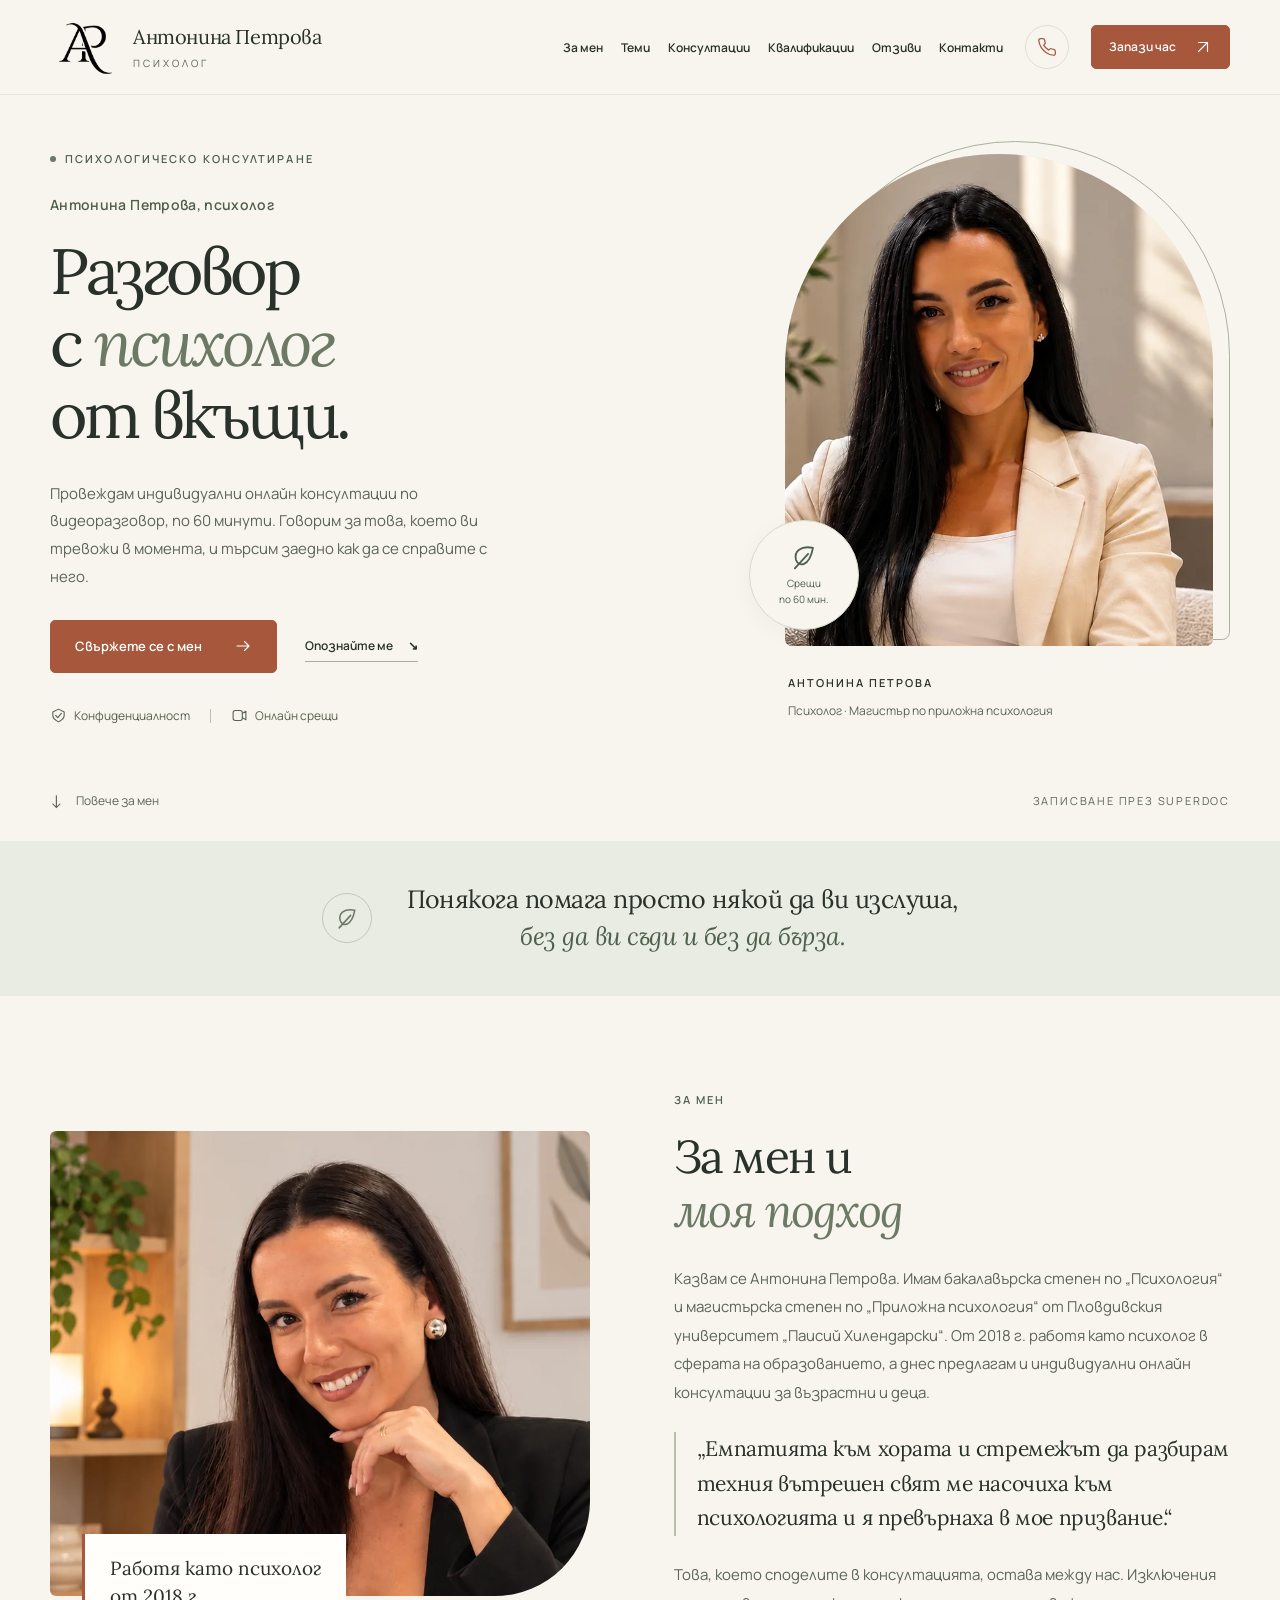
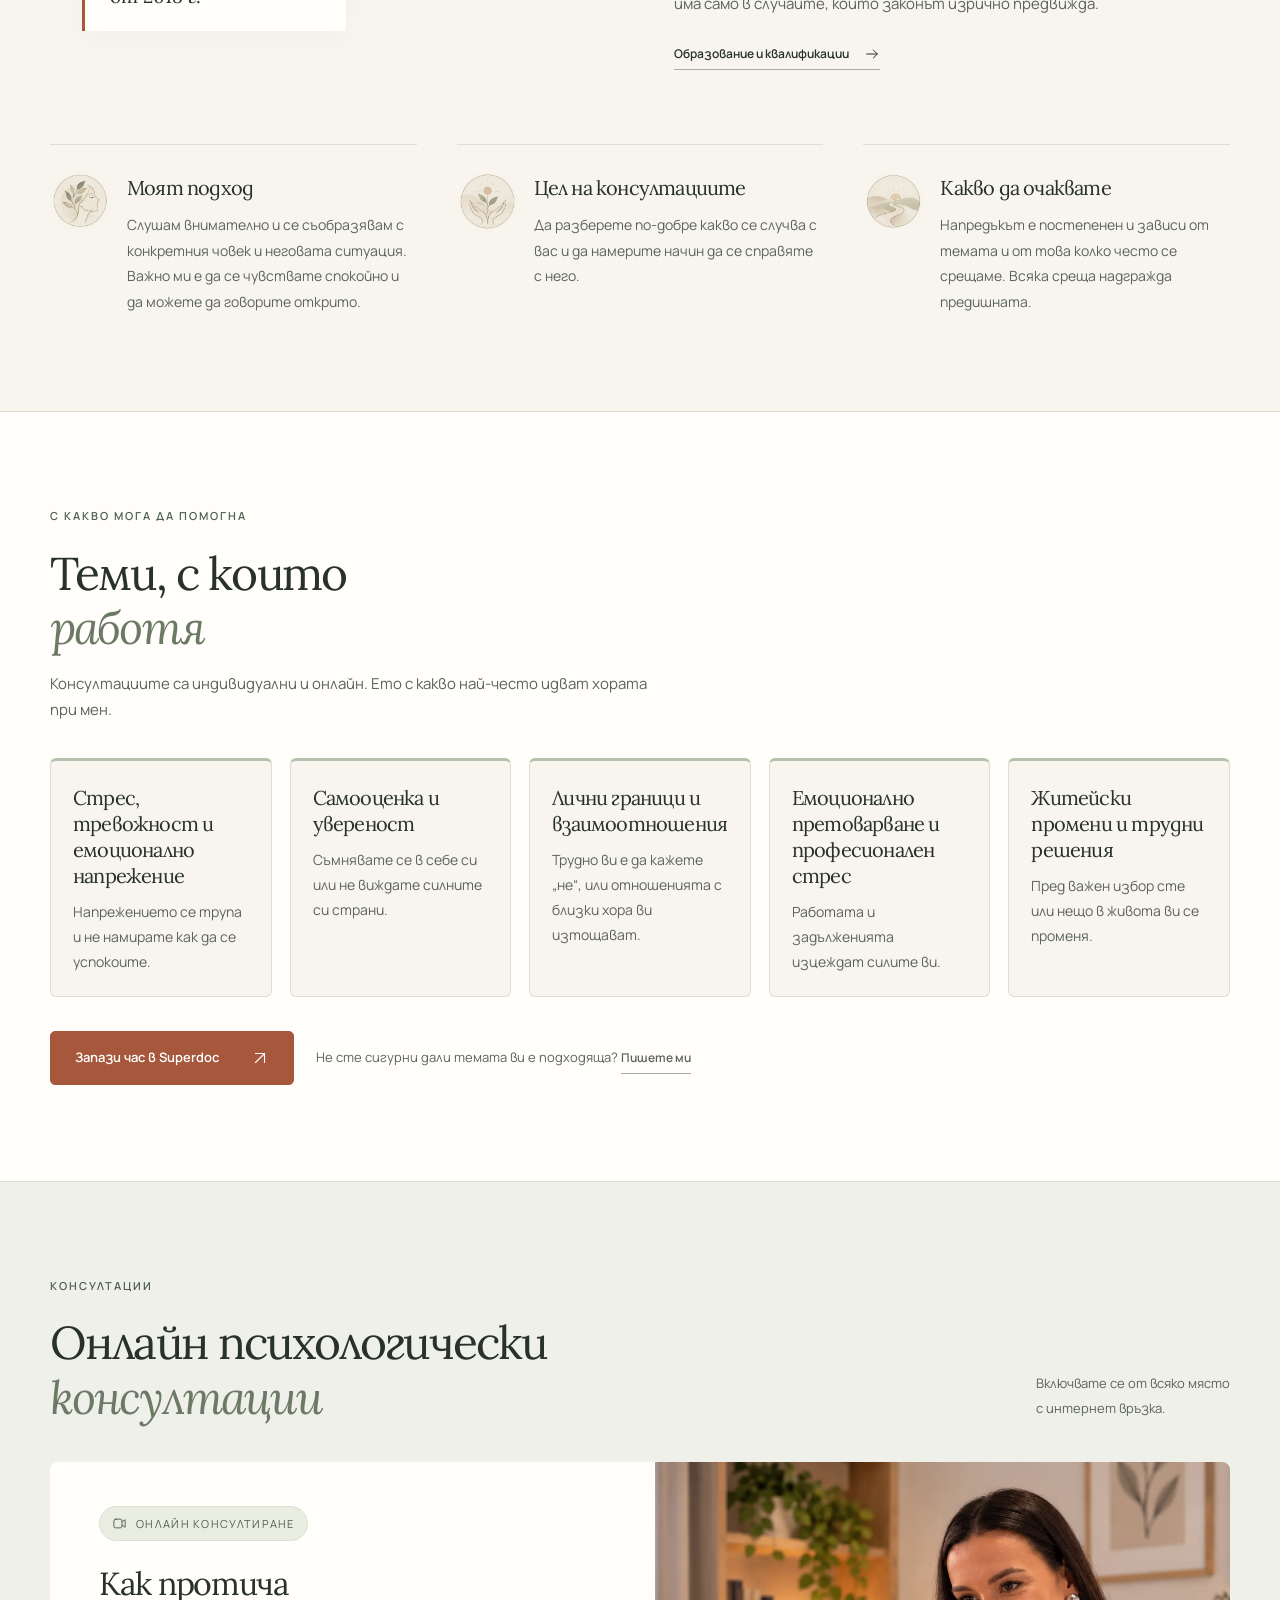
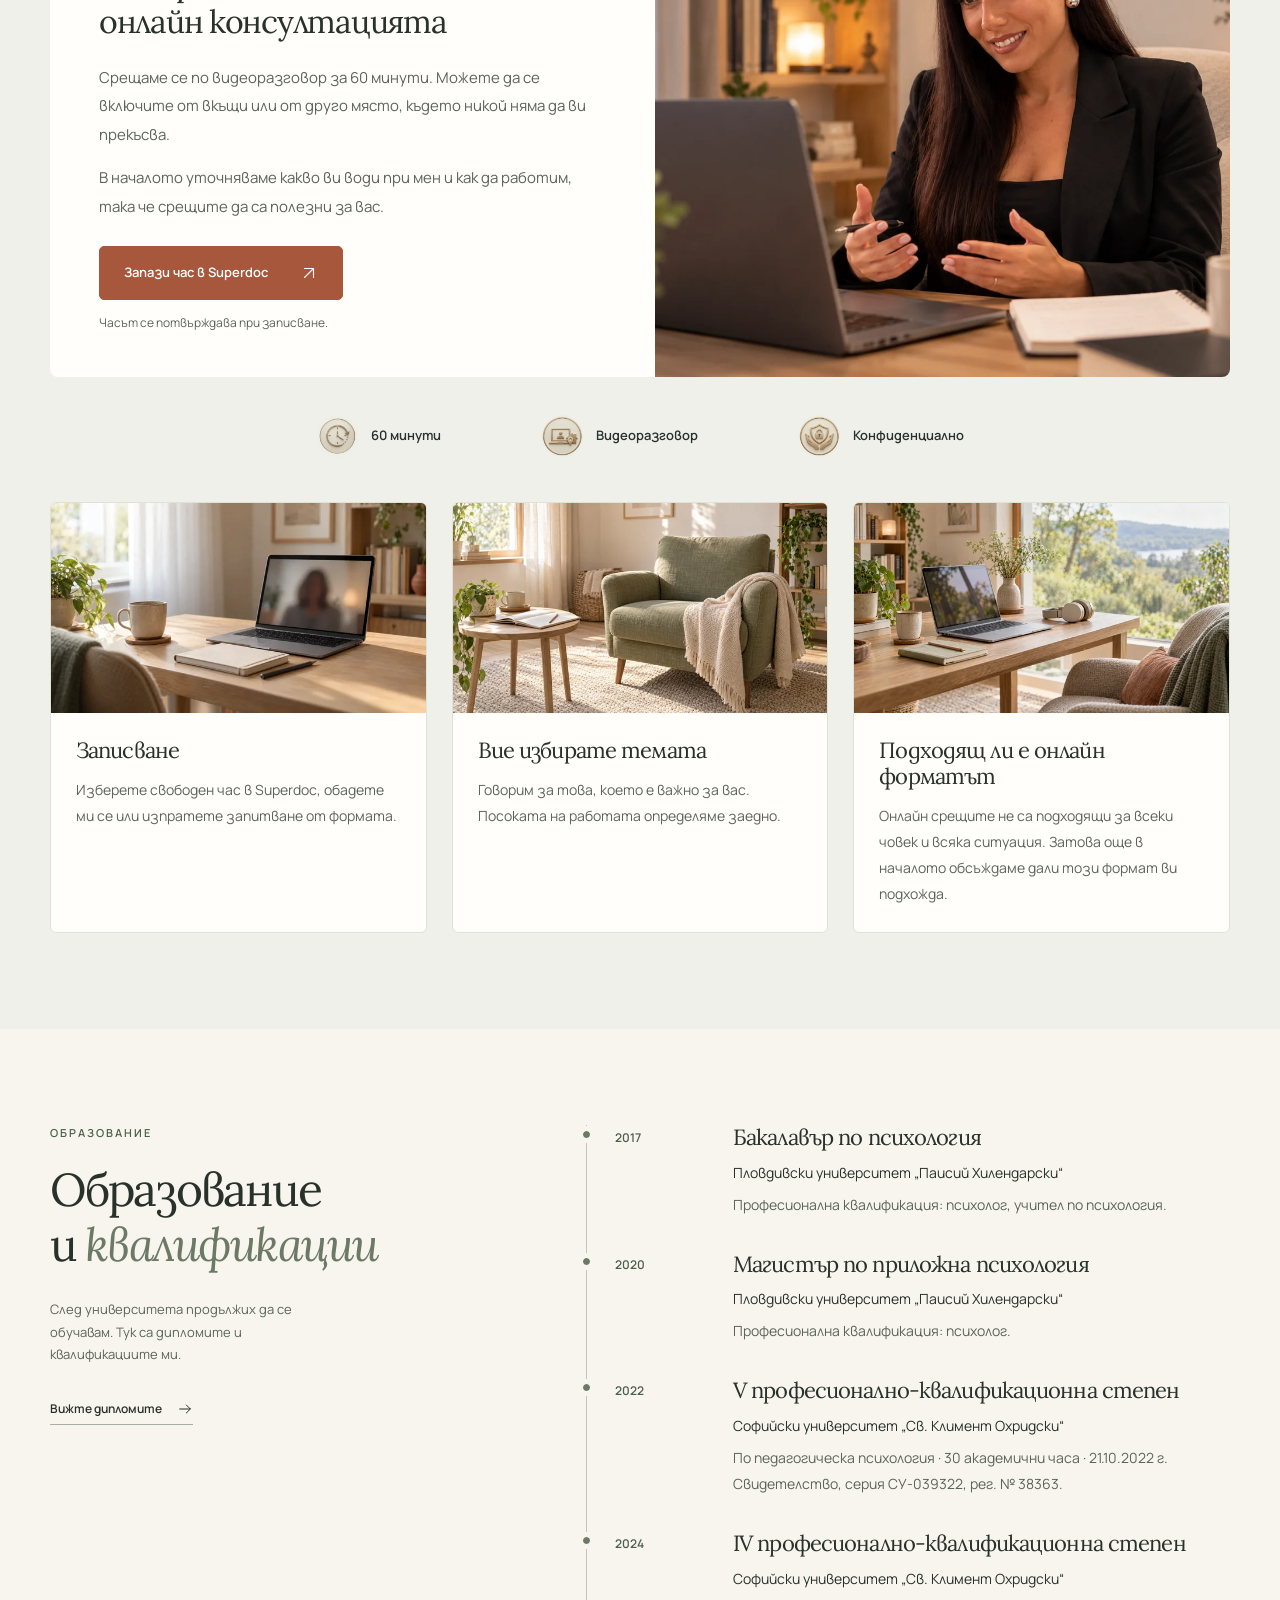
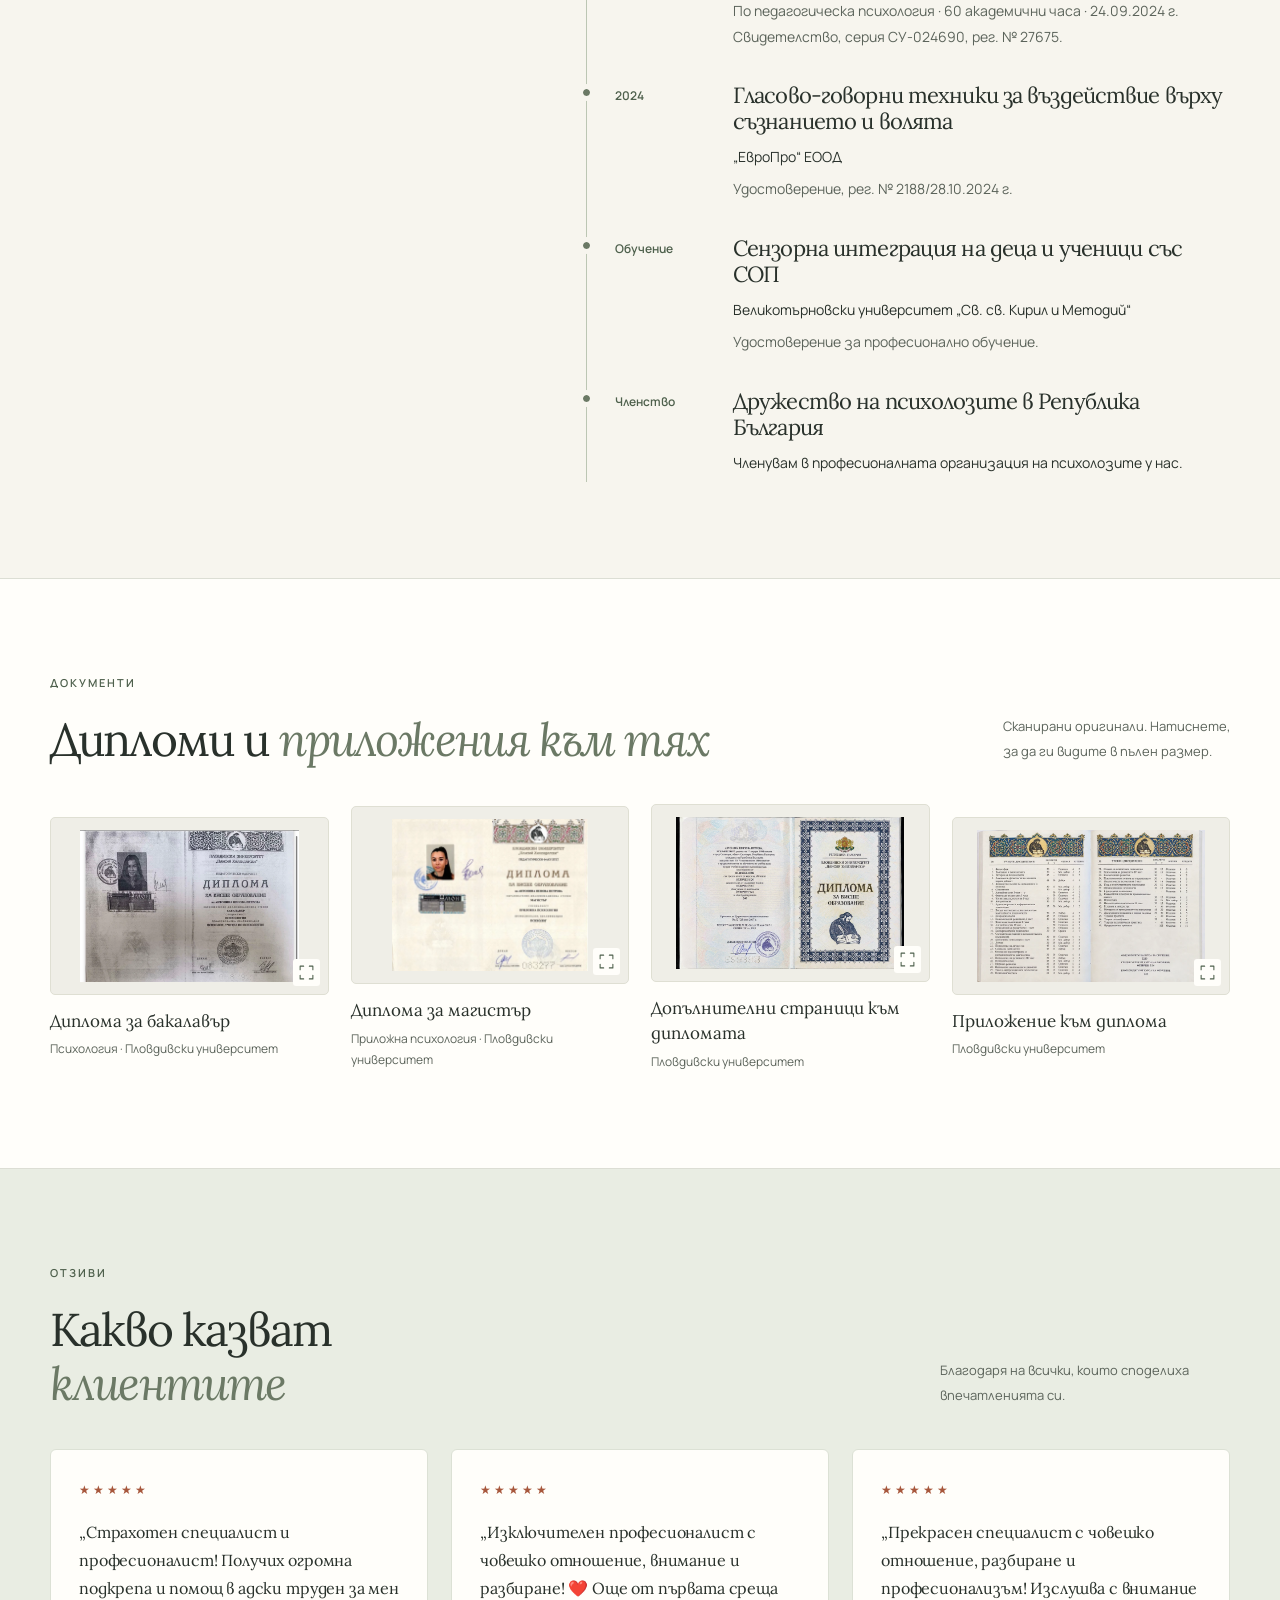
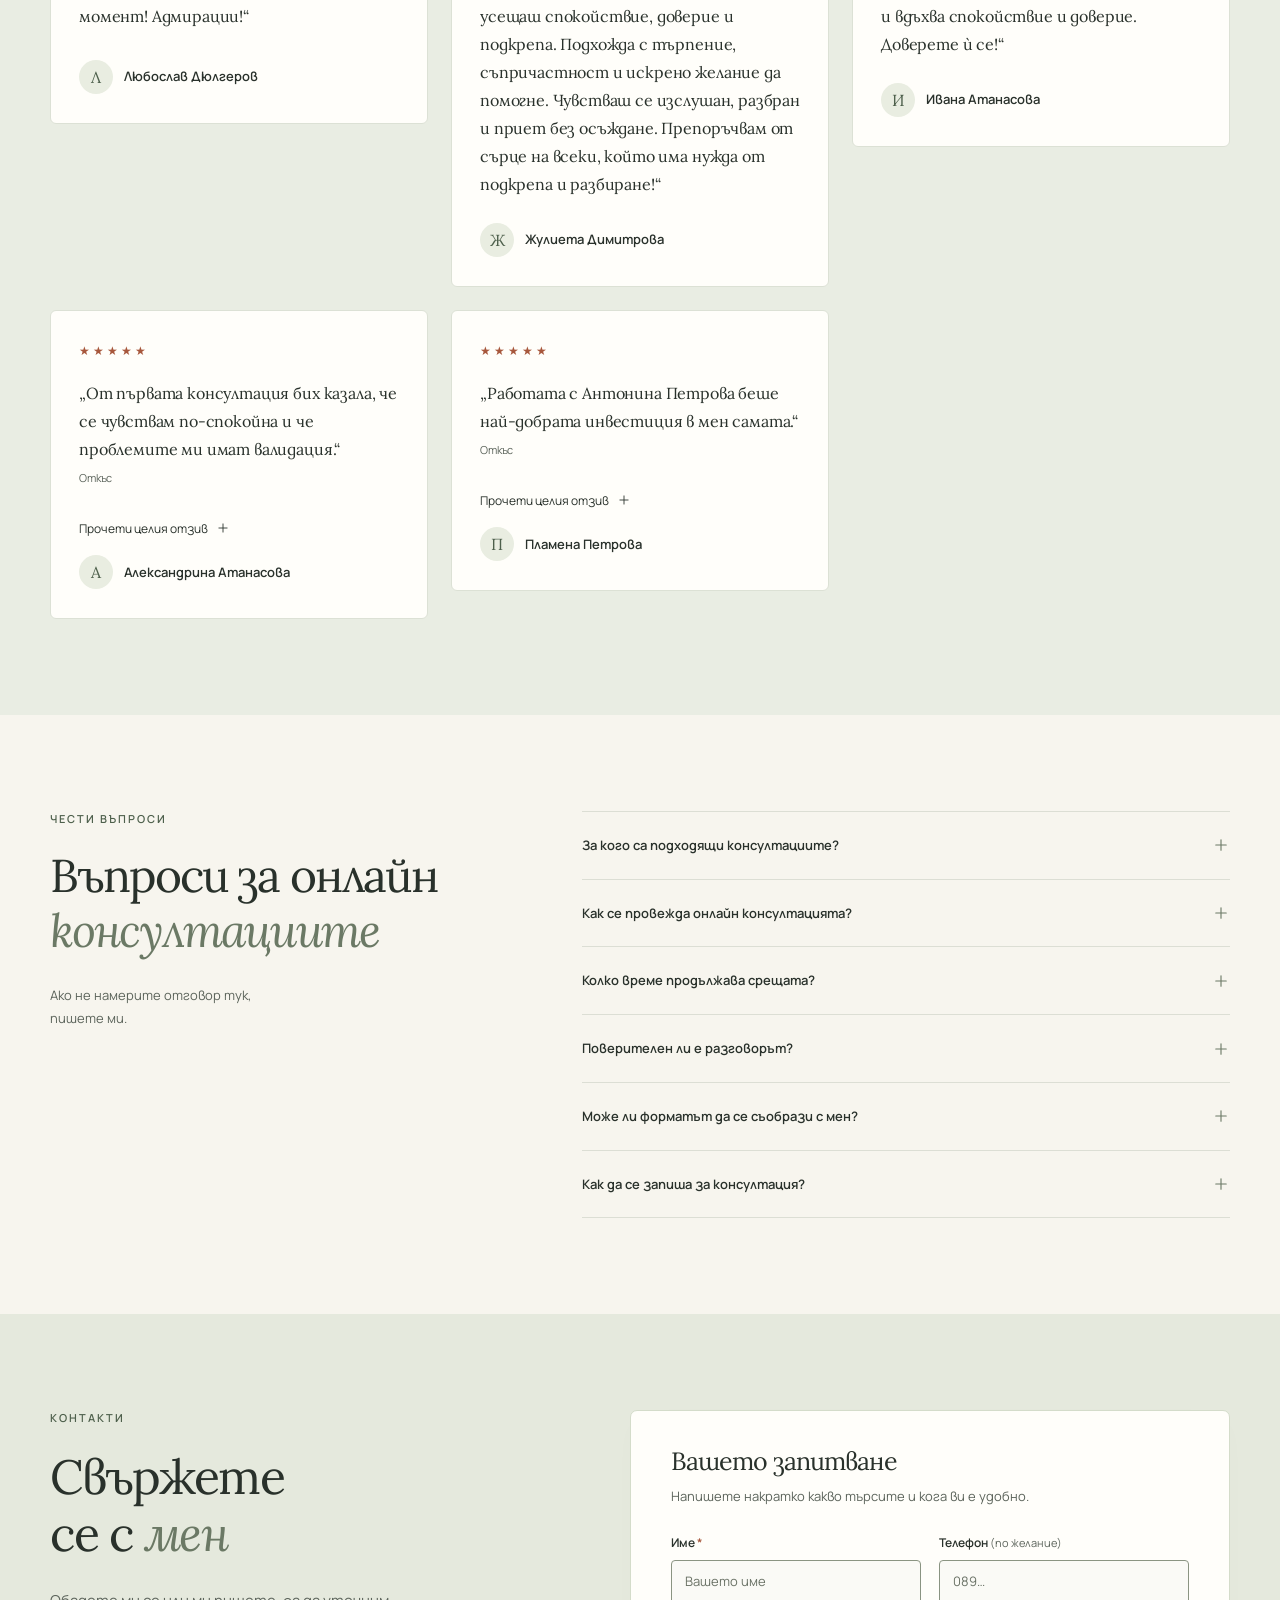
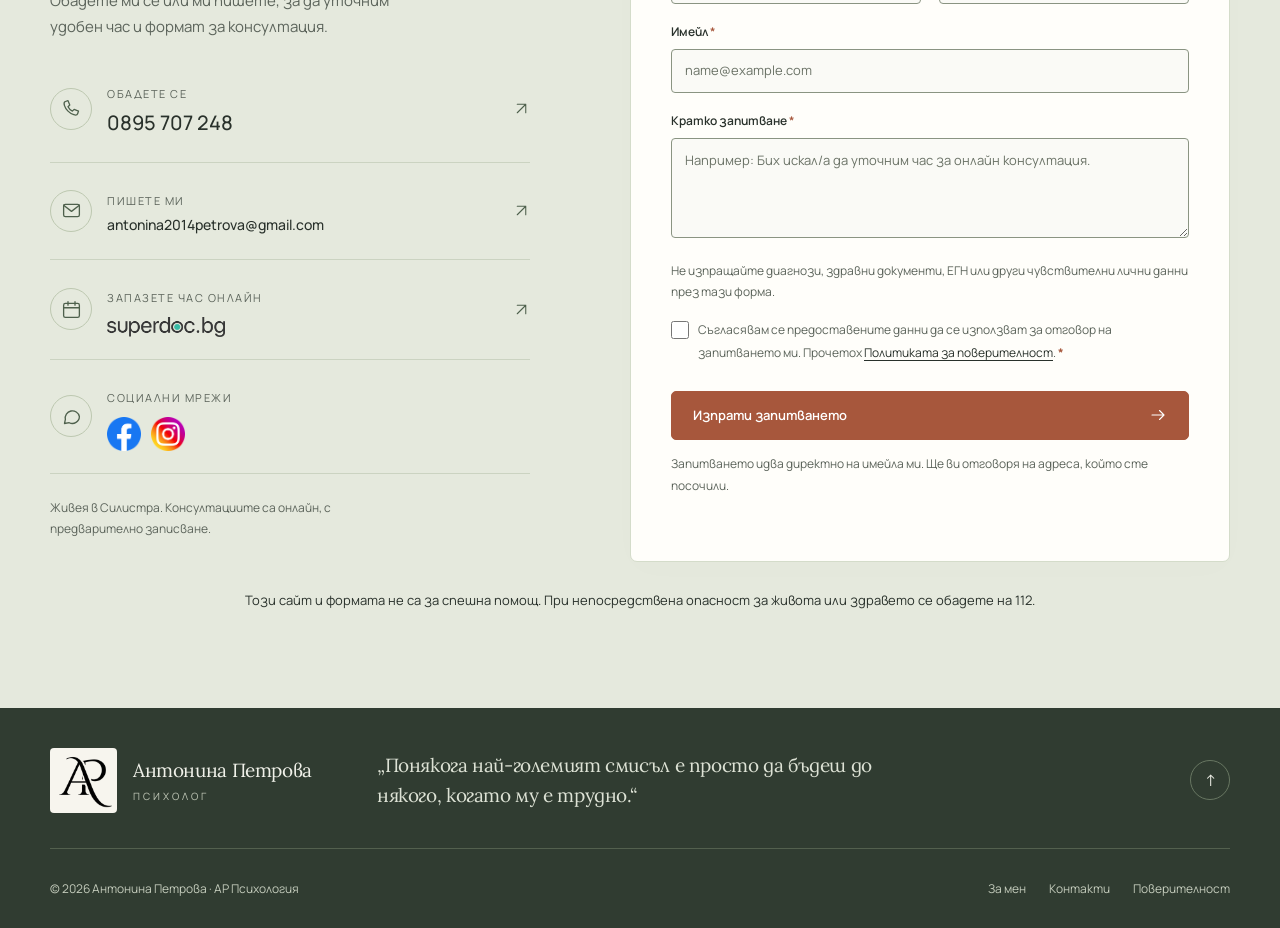
==== commit 60305c78: "Contact column: Superdoc and social links as rows matching phone/email" ====
--- a/index.html
+++ b/index.html
@@ -2,8 +2,8 @@
 <html lang="bg">
 <head>
 <meta charset="utf-8"><meta name="viewport" content="width=device-width, initial-scale=1">
-<title>Психолог Антонина Петрова | Онлайн психологически консултации</title>
-<meta name="description" content="Онлайн консултации с психолог Антонина Петрова при стрес, тревожност, ниска самооценка и трудности във взаимоотношенията. Срещите са по 60 минути, по видеоразговор.">
+<title>Психолог Антонина Петрова | Онлайн психологическа помощ</title>
+<meta name="description" content="Онлайн консултации с психолог Антонина Петрова при стрес, тревожност, ниска самооценка и трудни взаимоотношения. Срещите са по 60 минути, по видеоразговор.">
 <meta name="author" content="Антонина Петрова">
 <meta name="robots" content="index, follow, max-image-preview:large">
 <meta name="theme-color" content="#f7f5ee">
@@ -12,7 +12,7 @@
 <meta property="og:url" content="https://antoninapetrova.com/">
 <meta property="og:type" content="website">
 <meta property="og:locale" content="bg_BG">
-<meta property="og:title" content="Психолог Антонина Петрова | Онлайн психологически консултации">
+<meta property="og:title" content="Психолог Антонина Петрова | Онлайн психологическа помощ">
 <meta property="og:description" content="Онлайн консултации с психолог по видеоразговор, по 60 минути. Час се записва през Superdoc или по телефона.">
 <meta property="og:site_name" content="Антонина Петрова, психолог">
 <meta property="og:image" content="https://antoninapetrova.com/assets/og-image.jpg">
@@ -20,7 +20,7 @@
 <meta property="og:image:height" content="630">
 <meta property="og:image:alt" content="Антонина Петрова, психолог. Онлайн психологически консултации">
 <meta name="twitter:card" content="summary_large_image">
-<meta name="twitter:title" content="Психолог Антонина Петрова | Онлайн психологически консултации">
+<meta name="twitter:title" content="Психолог Антонина Петрова | Онлайн психологическа помощ">
 <meta name="twitter:description" content="Онлайн консултации с психолог по видеоразговор, по 60 минути. Час се записва през Superdoc или по телефона.">
 <meta name="twitter:image" content="https://antoninapetrova.com/assets/og-image.jpg">
 <link rel="preload" href="./fonts/lora-400-normal-cyrillic.woff2" as="font" type="font/woff2" crossorigin>
@@ -36,6 +36,14 @@
 {
   "@context": "https://schema.org",
   "@graph": [
+    {
+      "@type": "WebSite",
+      "@id": "https://antoninapetrova.com/#website",
+      "url": "https://antoninapetrova.com/",
+      "name": "Антонина Петрова, психолог",
+      "inLanguage": "bg",
+      "publisher": { "@id": "https://antoninapetrova.com/#antonina-petrova" }
+    },
     {
       "@type": "Person",
       "@id": "https://antoninapetrova.com/#antonina-petrova",
@@ -130,9 +138,9 @@
 <section class="section certificates-section" id="certificates"><div class="container"><div class="section-heading"><div><p class="kicker">ДОКУМЕНТИ</p><h2>Дипломи и <em>приложения към тях</em></h2></div><p class="heading-note">Сканирани оригинали. Натиснете,<br>за да ги видите в пълен размер.</p></div><div class="documents-grid"><button class="document-card reveal" type="button" data-document="./assets/diploma-bachelor-full.webp" data-original="./assets/originals/IMG_1999_bddbc43d-39cd-4341-a88c-218311b1134c.png" data-title="Диплома за бакалавър" aria-label="Отвори дипломата за бакалавър"><span class="document-image"><img src="./assets/bachelor-thumb.webp" alt="Диплома за бакалавър по психология на Антонина Петрова" width="480" height="334" loading="lazy" decoding="async"><span class="expand-icon"><svg class="icon" viewBox="0 0 24 24" aria-hidden="true" fill="none" stroke="currentColor" stroke-width="1.5" stroke-linecap="round" stroke-linejoin="round"><path d="M8 3H3v5m13-5h5v5M3 16v5h5m13-5v5h-5"/></svg></span></span><span class="document-title">Диплома за бакалавър</span><span class="document-desc">Психология · Пловдивски университет</span></button><button class="document-card reveal" type="button" data-document="./assets/diploma-master-full.webp" data-original="./assets/originals/IMG_2002.png" data-title="Диплома за магистър" aria-label="Отвори дипломата за магистър"><span class="document-image"><img src="./assets/master-thumb.webp" alt="Диплома за магистър по приложна психология на Антонина Петрова" width="480" height="373" loading="lazy" decoding="async"><span class="expand-icon"><svg class="icon" viewBox="0 0 24 24" aria-hidden="true" fill="none" stroke="currentColor" stroke-width="1.5" stroke-linecap="round" stroke-linejoin="round"><path d="M8 3H3v5m13-5h5v5M3 16v5h5m13-5v5h-5"/></svg></span></span><span class="document-title">Диплома за магистър</span><span class="document-desc">Приложна психология · Пловдивски университет</span></button><button class="document-card reveal" type="button" data-document="./assets/diploma-pages-full.webp" data-original="./assets/originals/93c62503-9c1a-46c4-804d-ee07e3cc59b4.png" data-title="Допълнителни страници към дипломата" aria-label="Отвори допълнителните страници към дипломата"><span class="document-image"><img src="./assets/diploma-cover-thumb.webp" alt="Допълнителни страници към дипломата на Антонина Петрова" width="480" height="320" loading="lazy" decoding="async"><span class="expand-icon"><svg class="icon" viewBox="0 0 24 24" aria-hidden="true" fill="none" stroke="currentColor" stroke-width="1.5" stroke-linecap="round" stroke-linejoin="round"><path d="M8 3H3v5m13-5h5v5M3 16v5h5m13-5v5h-5"/></svg></span></span><span class="document-title">Допълнителни страници към дипломата</span><span class="document-desc">Пловдивски университет</span></button><button class="document-card reveal" type="button" data-document="./assets/diploma-supplement-full.webp" data-original="./assets/originals/4ef92006-5d3b-4ffb-a6e8-71245ded6169.png" data-title="Приложение към диплома" aria-label="Отвори приложението към дипломата"><span class="document-image"><img src="./assets/diploma-supplement-thumb.webp" alt="Приложение към дипломата на Антонина Петрова" width="480" height="320" loading="lazy" decoding="async"><span class="expand-icon"><svg class="icon" viewBox="0 0 24 24" aria-hidden="true" fill="none" stroke="currentColor" stroke-width="1.5" stroke-linecap="round" stroke-linejoin="round"><path d="M8 3H3v5m13-5h5v5M3 16v5h5m13-5v5h-5"/></svg></span></span><span class="document-title">Приложение към диплома</span><span class="document-desc">Пловдивски университет</span></button></div></div></section>
 <section class="section reviews-section" id="reviews"><div class="container"><div class="section-heading"><div><p class="kicker">ОТЗИВИ</p><h2>Какво казват<br><em>клиентите</em></h2></div><p class="heading-note">Благодаря на всички, които споделиха впечатленията си.</p></div><div class="reviews-grid"><article class="review-card reveal"><span class="stars" aria-label="5 от 5 звезди">★★★★★</span><p class="review-text">„Страхотен специалист и професионалист! Получих огромна подкрепа и помощ в адски труден за мен момент! Адмирации!“</p><div class="review-author"><span class="avatar" aria-hidden="true">Л</span><div><strong>Любослав Дюлгеров</strong></div></div></article><article class="review-card reveal"><span class="stars" aria-label="5 от 5 звезди">★★★★★</span><p class="review-text">„Изключителен професионалист с човешко отношение, внимание и разбиране! ❤️ Още от първата среща усещаш спокойствие, доверие и подкрепа. Подхожда с търпение, съпричастност и искрено желание да помогне. Чувстваш се изслушан, разбран и приет без осъждане. Препоръчвам от сърце на всеки, който има нужда от подкрепа и разбиране!“</p><div class="review-author"><span class="avatar" aria-hidden="true">Ж</span><div><strong>Жулиета Димитрова</strong></div></div></article><article class="review-card reveal"><span class="stars" aria-label="5 от 5 звезди">★★★★★</span><p class="review-text">„Прекрасен специалист с човешко отношение, разбиране и професионализъм! Изслушва с внимание и вдъхва спокойствие и доверие. Доверете ѝ се!“</p><div class="review-author"><span class="avatar" aria-hidden="true">И</span><div><strong>Ивана Атанасова</strong></div></div></article><article class="review-card reveal"><span class="stars" aria-label="5 от 5 звезди">★★★★★</span><p class="review-text">„От първата консултация бих казала, че се чувствам по-спокойна и че проблемите ми имат валидация.“<span class="excerpt-label">Откъс</span></p><details class="review-full"><summary>Прочети целия отзив <svg class="icon" viewBox="0 0 24 24" aria-hidden="true" fill="none" stroke="currentColor" stroke-width="1.5" stroke-linecap="round" stroke-linejoin="round"><path d="M12 5v14M5 12h14"/></svg></summary><p>От първата консултация бих казала, че се чувствам по-спокойна и че проблемите ми имат валидация. Изключително съм доволна от сеанса, смятам че изслушва и дава правилните насоки, стига да ги следвам както ми е посочила. Усеща се, че е професионалист, защото излъчваше топлина и разбиране, а не арогантност и объркване както при други психолози които съм посещавала. Ще продължа да работя с Антонина Петрова и определено препоръчвам да ѝ се доверите. Благодаря наистина за търпението, отделеното време и внимание към моите проблеми.</p></details><div class="review-author"><span class="avatar" aria-hidden="true">А</span><div><strong>Александрина Атанасова</strong></div></div></article><article class="review-card reveal"><span class="stars" aria-label="5 от 5 звезди">★★★★★</span><p class="review-text">„Работата с Антонина Петрова беше най-добрата инвестиция в мен самата.“<span class="excerpt-label">Откъс</span></p><details class="review-full"><summary>Прочети целия отзив <svg class="icon" viewBox="0 0 24 24" aria-hidden="true" fill="none" stroke="currentColor" stroke-width="1.5" stroke-linecap="round" stroke-linejoin="round"><path d="M12 5v14M5 12h14"/></svg></summary><p>Работата с Антонина Петрова беше най-добрата инвестиция в мен самата. Още от първия разговор тя успя да премахне напрежението и да ме предразположи да говоря напълно открито. Притежава рядък баланс между дълбока човечност, разбиране и изключителен професионализъм – не просто изслушва, а помага да разплетеш и най-сложните си мисли. След всяка среща имам усещане за лекота и с ясни, работещи стъпки за справяне. Ако търсите психолог, който наистина го е грижа и променя гледната точка, тя е правилният човек!</p></details><div class="review-author"><span class="avatar" aria-hidden="true">П</span><div><strong>Пламена Петрова</strong></div></div></article></div></div></section>
 <section class="section faq-section" id="faq"><div class="container faq-grid"><div><p class="kicker">ЧЕСТИ ВЪПРОСИ</p><h2>Въпроси за онлайн<br><em>консултациите</em></h2><p>Ако не намерите отговор тук,<br>пишете ми.</p></div><div class="faq-list"><details class="faq-item"><summary>За кого са подходящи консултациите?<svg class="icon" viewBox="0 0 24 24" aria-hidden="true" fill="none" stroke="currentColor" stroke-width="1.5" stroke-linecap="round" stroke-linejoin="round"><path d="M12 5v14M5 12h14"/></svg></summary><p>Предлагам индивидуални онлайн консултации за възрастни и деца. Най-често работя по теми като стрес и тревожност, самооценка, лични граници и взаимоотношения, емоционално претоварване и житейски промени.</p></details><details class="faq-item"><summary>Как се провежда онлайн консултацията?<svg class="icon" viewBox="0 0 24 24" aria-hidden="true" fill="none" stroke="currentColor" stroke-width="1.5" stroke-linecap="round" stroke-linejoin="round"><path d="M12 5v14M5 12h14"/></svg></summary><p>Най-често по видеоразговор. Можете да се включите отвсякъде, стига да имате интернет и тихо място.</p></details><details class="faq-item"><summary>Колко време продължава срещата?<svg class="icon" viewBox="0 0 24 24" aria-hidden="true" fill="none" stroke="currentColor" stroke-width="1.5" stroke-linecap="round" stroke-linejoin="round"><path d="M12 5v14M5 12h14"/></svg></summary><p>Една консултация е 60 минути. За удобен час ми се обадете или се запишете в Superdoc.</p></details><details class="faq-item"><summary>Поверителен ли е разговорът?<svg class="icon" viewBox="0 0 24 24" aria-hidden="true" fill="none" stroke="currentColor" stroke-width="1.5" stroke-linecap="round" stroke-linejoin="round"><path d="M12 5v14M5 12h14"/></svg></summary><p>Да. Пазя професионална тайна според етичните правила. Изключения има само когато законът или професионалните ми задължения го изискват.</p></details><details class="faq-item"><summary>Може ли форматът да се съобрази с мен?<svg class="icon" viewBox="0 0 24 24" aria-hidden="true" fill="none" stroke="currentColor" stroke-width="1.5" stroke-linecap="round" stroke-linejoin="round"><path d="M12 5v14M5 12h14"/></svg></summary><p>Да. В началото обсъждаме дали онлайн срещите са удобни за вас и какво е добре да се промени.</p></details><details class="faq-item"><summary>Как да се запиша за консултация?<svg class="icon" viewBox="0 0 24 24" aria-hidden="true" fill="none" stroke="currentColor" stroke-width="1.5" stroke-linecap="round" stroke-linejoin="round"><path d="M12 5v14M5 12h14"/></svg></summary><p>За записване можете да ми се обадите на 0895 707 248, да ми изпратите имейл или да използвате линка към профила ми в Superdoc. Запитването не е автоматично потвърждение на час.</p></details></div></div></section>
-<section class="section contact-section" id="contact"><div class="container contact-grid"><div class="contact-copy"><p class="kicker">КОНТАКТИ</p><h2>Свържете<br>се с <em>мен</em></h2><p>Обадете ми се или ми пишете, за да уточним удобен час и формат за консултация.</p><a class="contact-method" href="tel:+359895707248"><span><svg class="icon" viewBox="0 0 24 24" aria-hidden="true" fill="none" stroke="currentColor" stroke-width="1.5" stroke-linecap="round" stroke-linejoin="round"><path d="M8 3 5 4c-3 1-1 7 3 11s10 6 11 3l1-3-5-2-2 2c-2-1-4-3-5-5l2-2-2-5Z"/></svg></span><div><small>ОБАДЕТЕ СЕ</small><strong>0895 707 248</strong></div><svg class="icon" viewBox="0 0 24 24" aria-hidden="true" fill="none" stroke="currentColor" stroke-width="1.5" stroke-linecap="round" stroke-linejoin="round"><path d="M6 18 18 6M6 6h12v12"/></svg></a><a class="contact-method" href="mailto:antonina2014petrova@gmail.com"><span><svg class="icon" viewBox="0 0 24 24" aria-hidden="true" fill="none" stroke="currentColor" stroke-width="1.5" stroke-linecap="round" stroke-linejoin="round"><rect x="3" y="5" width="18" height="14" rx="2"/><path d="m3 6 9 7 9-7"/></svg></span><div><small>ПИШЕТЕ МИ</small><strong class="email-value">antonina2014petrova@gmail.com</strong></div><svg class="icon" viewBox="0 0 24 24" aria-hidden="true" fill="none" stroke="currentColor" stroke-width="1.5" stroke-linecap="round" stroke-linejoin="round"><path d="M6 18 18 6M6 6h12v12"/></svg></a><a class="superdoc-link" href="https://superdoc.bg/lekar/antonina-petrova" target="_blank" rel="noopener noreferrer" aria-label="Запази час при Антонина Петрова в Superdoc (отваря нов раздел)"><img src="./assets/superdoc-logo-440.webp" alt="Superdoc: запазете час при Антонина Петрова" width="440" height="76" loading="lazy" decoding="async"><svg class="icon superdoc-arrow" viewBox="0 0 24 24" aria-hidden="true" fill="none" stroke="currentColor" stroke-width="1.5" stroke-linecap="round" stroke-linejoin="round"><path d="M6 18 18 6M6 6h12v12"/></svg></a><div class="social-links"><p>Намерете ме в социалните мрежи</p><div><a class="social-link" href="https://www.facebook.com/share/1Doe93KNti/?mibextid=wwXIfr" target="_blank" rel="noopener noreferrer" aria-label="Отвори профила на Facebook (отваря нов раздел)" title="Facebook"><img src="./assets/social-facebook-icon.png" alt="" width="150" height="150" loading="lazy" decoding="async"></a><a class="social-link" href="https://www.instagram.com/antoninanenova/" target="_blank" rel="noopener noreferrer" aria-label="Отвори профила на Instagram (отваря нов раздел)" title="Instagram"><img src="./assets/social-instagram-icon.png" alt="" width="150" height="150" loading="lazy" decoding="async"></a></div></div><p class="contact-small">Живея в Силистра. Консултациите са онлайн, с предварително записване.</p></div>
-<form class="contact-form" id="contact-form" action="https://formsubmit.co/antonina2014petrova@gmail.com" method="POST" data-endpoint="https://formsubmit.co/ajax/antonina2014petrova@gmail.com" data-email="antonina2014petrova@gmail.com" novalidate><input type="hidden" name="_subject" value="Ново запитване от сайта"><input type="hidden" name="_template" value="table"><input type="hidden" name="_captcha" value="false"><h3>Вашето запитване</h3><p class="form-intro">Напишете накратко какво търсите и кога ви е удобно.</p><div class="form-row"><div class="field"><label for="name">Име <span>*</span></label><input id="name" name="Име" autocomplete="name" required minlength="2" maxlength="100" placeholder="Вашето име"><span class="field-error" id="name-error"></span></div><div class="field"><label for="phone">Телефон <small>(по желание)</small></label><input id="phone" name="Телефон" type="tel" autocomplete="tel" maxlength="30" placeholder="089…"><span class="field-error" id="phone-error"></span></div></div><div class="field"><label for="email">Имейл <span>*</span></label><input id="email" name="email" type="email" autocomplete="email" required maxlength="254" placeholder="name@example.com"><span class="field-error" id="email-error"></span></div><div class="field"><label for="message">Кратко запитване <span>*</span></label><textarea id="message" name="Запитване" required minlength="10" maxlength="2000" rows="4" placeholder="Например: Бих искал/а да уточним час за онлайн консултация."></textarea><span class="field-error" id="message-error"></span></div><p class="sensitive-note">Не изпращайте диагнози, здравни документи, ЕГН или други чувствителни лични данни през тази форма.</p><div class="honeypot" aria-hidden="true"><label for="website">Вашият сайт</label><input id="website" name="_honey" tabindex="-1" autocomplete="off"></div><label class="consent"><input id="consent" name="Съгласие" value="Да, за отговор на запитването" type="checkbox" required><span>Съгласявам се предоставените данни да се използват за отговор на запитването ми. Прочетох <a href="./privacy.html">Политиката за поверителност</a>. <b>*</b></span></label><span class="field-error" id="consent-error"></span><button class="btn submit-btn" type="submit">Изпрати запитването <svg class="icon" viewBox="0 0 24 24" aria-hidden="true" fill="none" stroke="currentColor" stroke-width="1.5" stroke-linecap="round" stroke-linejoin="round"><path d="M4 12h16m-6-6 6 6-6 6"/></svg></button><p class="form-mode">Запитването идва директно на имейла ми. Ще ви отговоря на адреса, който сте посочили.</p><p class="form-status" id="form-status" role="status" aria-live="polite"></p></form></div><div class="container emergency-note">Този сайт и формата не са за спешна помощ. При непосредствена опасност за живота или здравето се обадете на 112.</div></section>
+<section class="section contact-section" id="contact"><div class="container contact-grid"><div class="contact-copy"><p class="kicker">КОНТАКТИ</p><h2>Свържете<br>се с <em>мен</em></h2><p>Обадете ми се или ми пишете, за да уточним удобен час и формат за консултация.</p><a class="contact-method" href="tel:+359895707248"><span><svg class="icon" viewBox="0 0 24 24" aria-hidden="true" fill="none" stroke="currentColor" stroke-width="1.5" stroke-linecap="round" stroke-linejoin="round"><path d="M8 3 5 4c-3 1-1 7 3 11s10 6 11 3l1-3-5-2-2 2c-2-1-4-3-5-5l2-2-2-5Z"/></svg></span><div><small>ОБАДЕТЕ СЕ</small><strong>0895 707 248</strong></div><svg class="icon" viewBox="0 0 24 24" aria-hidden="true" fill="none" stroke="currentColor" stroke-width="1.5" stroke-linecap="round" stroke-linejoin="round"><path d="M6 18 18 6M6 6h12v12"/></svg></a><a class="contact-method" href="mailto:antonina2014petrova@gmail.com"><span><svg class="icon" viewBox="0 0 24 24" aria-hidden="true" fill="none" stroke="currentColor" stroke-width="1.5" stroke-linecap="round" stroke-linejoin="round"><rect x="3" y="5" width="18" height="14" rx="2"/><path d="m3 6 9 7 9-7"/></svg></span><div><small>ПИШЕТЕ МИ</small><strong class="email-value">antonina2014petrova@gmail.com</strong></div><svg class="icon" viewBox="0 0 24 24" aria-hidden="true" fill="none" stroke="currentColor" stroke-width="1.5" stroke-linecap="round" stroke-linejoin="round"><path d="M6 18 18 6M6 6h12v12"/></svg></a><a class="contact-method" href="https://superdoc.bg/lekar/antonina-petrova" target="_blank" rel="noopener noreferrer" aria-label="Запази час при Антонина Петрова в Superdoc (отваря нов раздел)"><span><svg class="icon" viewBox="0 0 24 24" aria-hidden="true" fill="none" stroke="currentColor" stroke-width="1.5" stroke-linecap="round" stroke-linejoin="round"><rect x="3" y="5" width="18" height="16" rx="2"/><path d="M16 3v4M8 3v4M3 10h18"/></svg></span><div><small>ЗАПАЗЕТЕ ЧАС ОНЛАЙН</small><img class="superdoc-logo" src="./assets/superdoc-logo-440.webp" alt="" width="440" height="76" loading="lazy" decoding="async"></div><svg class="icon" viewBox="0 0 24 24" aria-hidden="true" fill="none" stroke="currentColor" stroke-width="1.5" stroke-linecap="round" stroke-linejoin="round"><path d="M6 18 18 6M6 6h12v12"/></svg></a><div class="contact-method contact-social"><span><svg class="icon" viewBox="0 0 24 24" aria-hidden="true" fill="none" stroke="currentColor" stroke-width="1.5" stroke-linecap="round" stroke-linejoin="round"><path d="M21 12a8 8 0 0 1-11.6 7.1L4 20l1-4.6A8 8 0 1 1 21 12Z"/></svg></span><div><small>СОЦИАЛНИ МРЕЖИ</small><div class="social-icons"><a class="social-icon" href="https://www.facebook.com/share/1Doe93KNti/?mibextid=wwXIfr" target="_blank" rel="noopener noreferrer" aria-label="Отвори профила на Facebook (отваря нов раздел)" title="Facebook"><img src="./assets/social-facebook-icon.png" alt="" width="150" height="150" loading="lazy" decoding="async"></a><a class="social-icon" href="https://www.instagram.com/antoninanenova/" target="_blank" rel="noopener noreferrer" aria-label="Отвори профила на Instagram (отваря нов раздел)" title="Instagram"><img src="./assets/social-instagram-icon.png" alt="" width="150" height="150" loading="lazy" decoding="async"></a></div></div></div><p class="contact-small">Живея в Силистра. Консултациите са онлайн, с предварително записване.</p></div>
+<form class="contact-form" id="contact-form" action="https://formsubmit.co/antonina2014petrova@gmail.com" method="POST" data-endpoint="https://formsubmit.co/ajax/antonina2014petrova@gmail.com" data-email="antonina2014petrova@gmail.com" novalidate><input type="hidden" name="_subject" value="Ново запитване от сайта"><input type="hidden" name="_template" value="table"><input type="hidden" name="_captcha" value="false"><h3>Вашето запитване</h3><p class="form-intro">Напишете накратко какво търсите и кога ви е удобно.</p><div class="form-row"><div class="field"><label for="name">Име <span>*</span></label><input id="name" name="Име" autocomplete="name" required minlength="2" maxlength="100" placeholder="Вашето име"><span class="field-error" id="name-error"></span></div><div class="field"><label for="phone">Телефон <small>(по желание)</small></label><input id="phone" name="Телефон" type="tel" autocomplete="tel" maxlength="30" placeholder="089…"><span class="field-error" id="phone-error"></span></div></div><div class="field"><label for="email">Имейл <span>*</span></label><input id="email" name="email" type="email" autocomplete="email" required maxlength="254" placeholder="name@example.com"><span class="field-error" id="email-error"></span></div><div class="field"><label for="message">Кратко запитване <span>*</span></label><textarea id="message" name="Запитване" required minlength="10" maxlength="2000" rows="4" placeholder="Например: Бих искал/а да уточним час за онлайн консултация."></textarea><span class="field-error" id="message-error"></span></div><p class="sensitive-note">Не изпращайте диагнози, здравни документи, ЕГН или други чувствителни лични данни през тази форма.</p><div class="honeypot" aria-hidden="true"><label for="website">Вашият сайт</label><input id="website" name="_honey" tabindex="-1" autocomplete="off"></div><label class="consent"><input id="consent" name="Съгласие" value="Да, за отговор на запитването" type="checkbox" required><span>Съгласявам се предоставените данни да се използват за отговор на запитването ми. Прочетох <a href="/privacy">Политиката за поверителност</a>. <b>*</b></span></label><span class="field-error" id="consent-error"></span><button class="btn submit-btn" type="submit">Изпрати запитването <svg class="icon" viewBox="0 0 24 24" aria-hidden="true" fill="none" stroke="currentColor" stroke-width="1.5" stroke-linecap="round" stroke-linejoin="round"><path d="M4 12h16m-6-6 6 6-6 6"/></svg></button><p class="form-mode">Запитването идва директно на имейла ми. Ще ви отговоря на адреса, който сте посочили.</p><p class="form-status" id="form-status" role="status" aria-live="polite"></p></form></div><div class="container emergency-note">Този сайт и формата не са за спешна помощ. При непосредствена опасност за живота или здравето се обадете на 112.</div></section>
 </main>
-<footer class="site-footer"><div class="container footer-top"><a class="brand footer-brand" href="#home"><img class="brand-image" src="./assets/brand-logo.webp" alt="" width="210" height="204" decoding="async"><span class="brand-name">Антонина Петрова<small>ПСИХОЛОГ</small></span></a><p>„Понякога най-големият смисъл е просто да бъдеш до някого, когато му е трудно.“</p><a class="back-top" href="#home" aria-label="Към началото">↑</a></div><div class="container footer-bottom"><span>© 2026 Антонина Петрова · AP Психология</span><nav aria-label="Допълнителна навигация"><a href="#about">За мен</a><a href="#contact">Контакти</a><a href="./privacy.html">Поверителност</a></nav></div></footer>
+<footer class="site-footer"><div class="container footer-top"><a class="brand footer-brand" href="#home"><img class="brand-image" src="./assets/brand-logo.webp" alt="" width="210" height="204" decoding="async"><span class="brand-name">Антонина Петрова<small>ПСИХОЛОГ</small></span></a><p>„Понякога най-големият смисъл е просто да бъдеш до някого, когато му е трудно.“</p><a class="back-top" href="#home" aria-label="Към началото">↑</a></div><div class="container footer-bottom"><span>© 2026 Антонина Петрова · AP Психология</span><nav aria-label="Допълнителна навигация"><a href="#about">За мен</a><a href="#contact">Контакти</a><a href="/privacy">Поверителност</a></nav></div></footer>
 <dialog class="lightbox" id="document-dialog" aria-labelledby="dialog-title"><div class="dialog-toolbar"><h2 id="dialog-title">Оригинален документ</h2><button type="button" class="dialog-close" aria-label="Затвори документа"><svg class="icon" viewBox="0 0 24 24" aria-hidden="true" fill="none" stroke="currentColor" stroke-width="1.5" stroke-linecap="round" stroke-linejoin="round"><path d="m6 6 12 12M18 6 6 18"/></svg></button></div><img id="dialog-image" alt=""><a class="dialog-download" id="dialog-download" href="#" target="_blank" rel="noopener noreferrer">Отвори оригинала в нов прозорец <svg class="icon" viewBox="0 0 24 24" aria-hidden="true" fill="none" stroke="currentColor" stroke-width="1.5" stroke-linecap="round" stroke-linejoin="round"><path d="M6 18 18 6M6 6h12v12"/></svg></a></dialog>
 </body></html>
--- a/styles-5eec062f806f.css
+++ b/styles-5eec062f806f.css
@@ -25,13 +25,6 @@
 /* Visible semantic identity inside the single H1, retaining the editorial hero. */
 .hero h1 .hero-identity{display:block;font-family:var(--sans);font-size:14px;font-weight:600;line-height:1.6;letter-spacing:.025em;color:var(--sage-dark);margin-bottom:18px}
 @media(max-width:767px){.hero h1 .hero-identity{font-size:13px;margin-bottom:15px}}
-
-/* Clear, keyboard-visible social profile links in the contact area. */
-.social-links{margin-top:18px;padding-top:17px;border-top:1px solid #cbd3c1}.social-links>p{font-size:10px;letter-spacing:.08em;color:var(--muted);margin:0 0 10px}.social-links>div{display:flex;flex-wrap:wrap;gap:10px}.social-link{display:inline-flex;align-items:center;gap:8px;padding:9px 13px;background:var(--paper);border:1px solid #d5ddcb;border-radius:30px;font-size:12px;font-weight:600;transition:background .2s,border-color .2s,color .2s}.social-link:hover{background:#edf0e8;border-color:#aebba3;color:var(--sage-dark)}.social-link .icon{width:14px;height:14px}
-
-/* Use the exact supplied platform logos instead of text pills. */
-.social-links>div{display:flex;align-items:center;gap:13px}.social-link{display:grid;place-items:center;width:50px;height:50px;padding:3px;border:1px solid #bdc8b0;border-radius:50%;background:var(--paper);transition:transform .2s,box-shadow .2s,border-color .2s}.social-link img{display:block;width:100%;height:100%;object-fit:contain;border-radius:50%}.social-link:hover{transform:translateY(-2px);border-color:var(--sage);box-shadow:0 5px 14px #29312b14}.social-link:focus-visible{outline:3px solid var(--terra);outline-offset:4px}
-
 
 /* ===== Readability & WCAG 2.2 AA layer (audit 16.11.2026) =====
    Muted text darkened to reach >=4.5:1 on every section background,
@@ -80,20 +73,6 @@
 .topics-note{font-size:13px;color:var(--muted);margin:0}
 @media(max-width:767px){.topics-grid{grid-template-columns:1fr;gap:12px}.topic{padding:20px 18px}.topics-intro{font-size:14px;margin-bottom:26px}}
 
-/* Superdoc booking link: transparent logo on the section background + clear arrow. */
-.superdoc-link{display:inline-flex;align-items:center;gap:18px;width:auto;max-width:100%;min-height:0;margin-top:26px;padding:10px 0;background:transparent;border:0;border-radius:0;box-shadow:none}
-.superdoc-link img{width:190px;height:auto;max-width:calc(100% - 60px);object-fit:contain;mix-blend-mode:normal;filter:none}
-.superdoc-link>.superdoc-arrow{width:42px;height:42px;padding:11px;border:1px solid #bdc8b0;border-radius:50%;color:var(--sage-dark);transition:background .2s,border-color .2s,color .2s,transform .2s}
-.superdoc-link:hover>.superdoc-arrow{background:var(--terra);border-color:var(--terra);color:#fff;transform:translate(2px,-2px)}
-.superdoc-link:focus-visible{outline:3px solid var(--terra);outline-offset:6px;border-radius:4px}
-@media(max-width:767px){.superdoc-link{width:auto}.superdoc-link img{width:170px}}
-
-/* No decorative frame around the owner-provided social logos. */
-.social-link{width:50px;height:50px;padding:0;border:0;border-radius:0;background:transparent;box-shadow:none;transition:transform .2s}
-.social-link img{width:100%;height:100%;object-fit:contain;border-radius:0}
-.social-link:hover{transform:translateY(-2px);border:0;background:transparent;box-shadow:none}
-.social-link:focus-visible{outline:3px solid var(--terra);outline-offset:4px}
-
 /* Header phone link */
 .header-phone{display:inline-flex;align-items:center;gap:8px;color:var(--ink);font-weight:600;font-size:15px;white-space:nowrap;text-decoration:none;min-height:44px}
 .header-phone .icon{width:20px;height:20px;color:var(--terra)}
@@ -106,3 +85,12 @@
 @media(max-width:1100px){.header-phone{margin-left:auto}}
 @media(max-width:767px){.header-cta{display:none}}
 @media(max-width:1100px){.header-cta{margin-left:0}}
+
+/* Superdoc and social rows share the phone/email row style. */
+.contact-method .superdoc-logo{display:block;width:118px;height:auto;margin-top:7px}
+.social-icons{display:flex;gap:10px;margin-top:7px}
+.social-icon{display:block;width:34px;height:34px;border-radius:50%;transition:transform .2s}
+.social-icon img{display:block;width:100%;height:100%}
+.social-icon:hover{transform:translateY(-2px)}
+.social-icon:focus-visible{outline:3px solid var(--terra);outline-offset:3px}
+.contact-small{font-style:normal;color:var(--muted)}
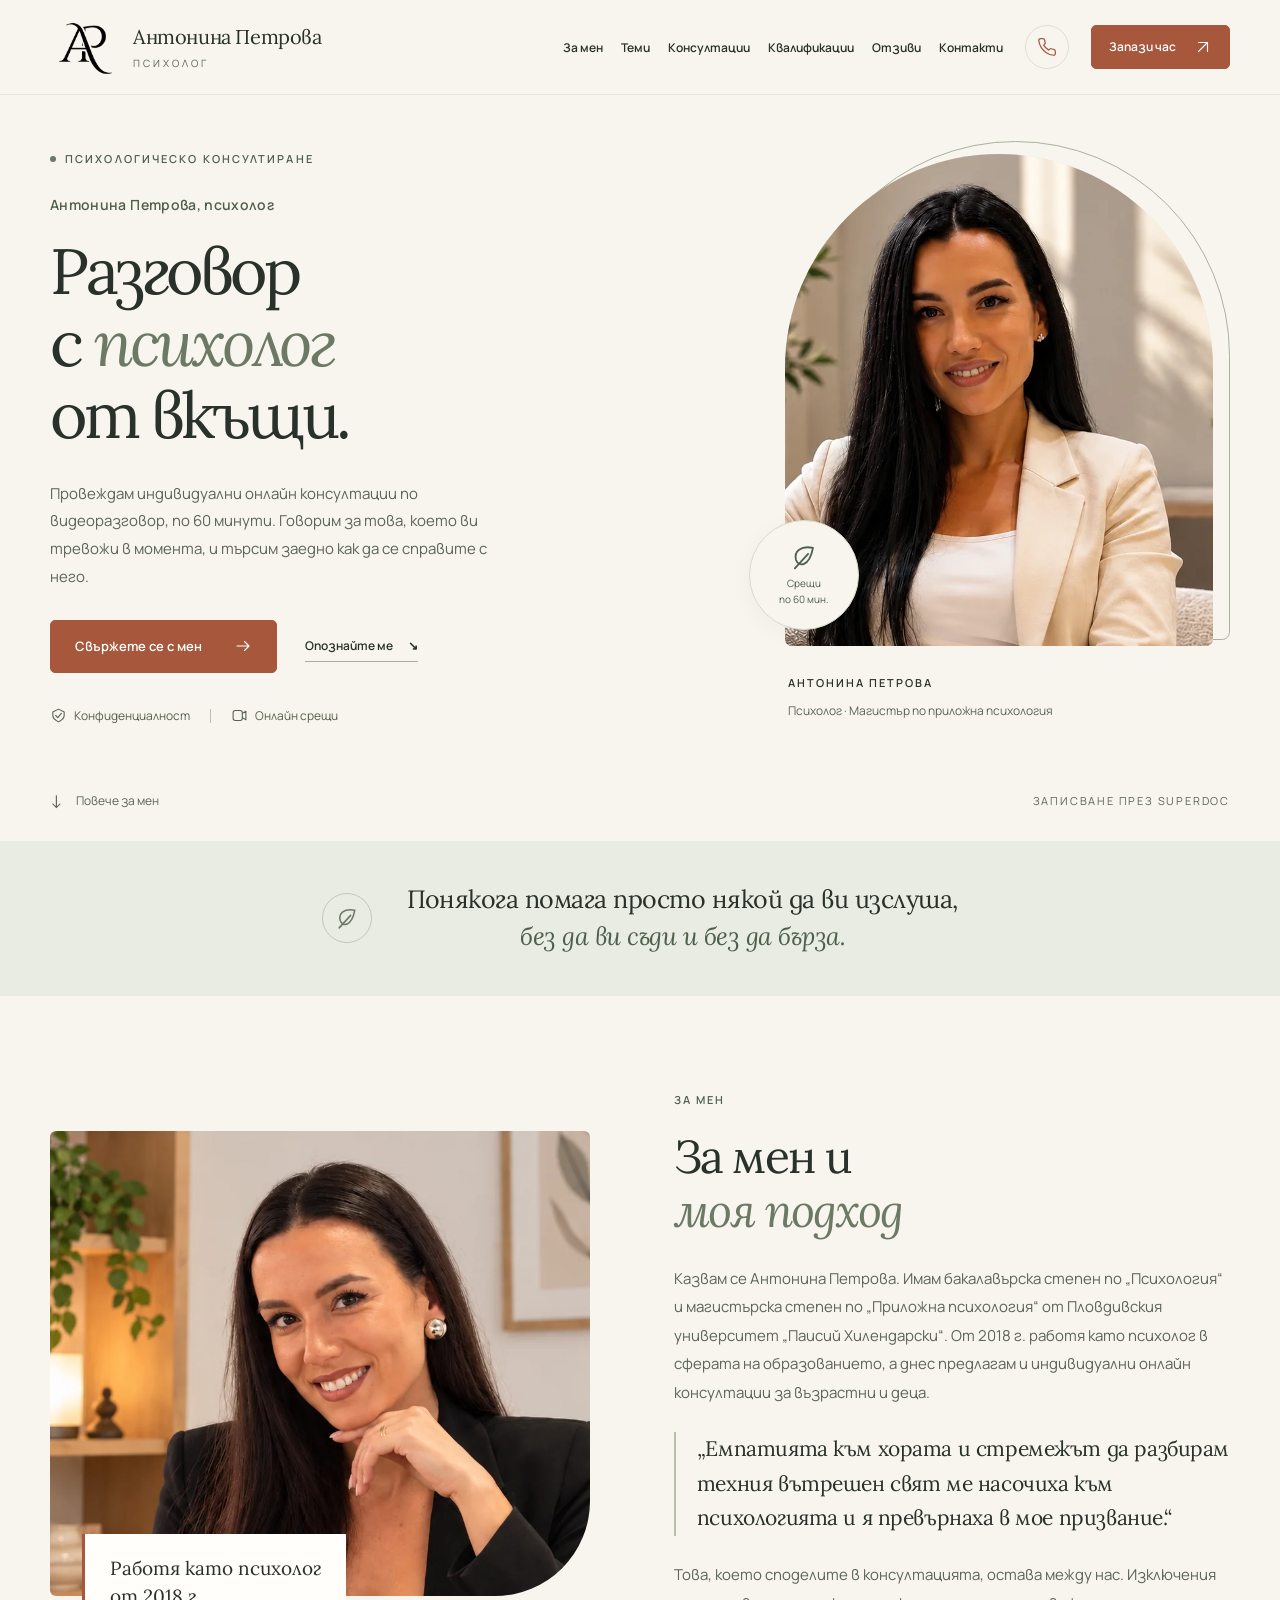
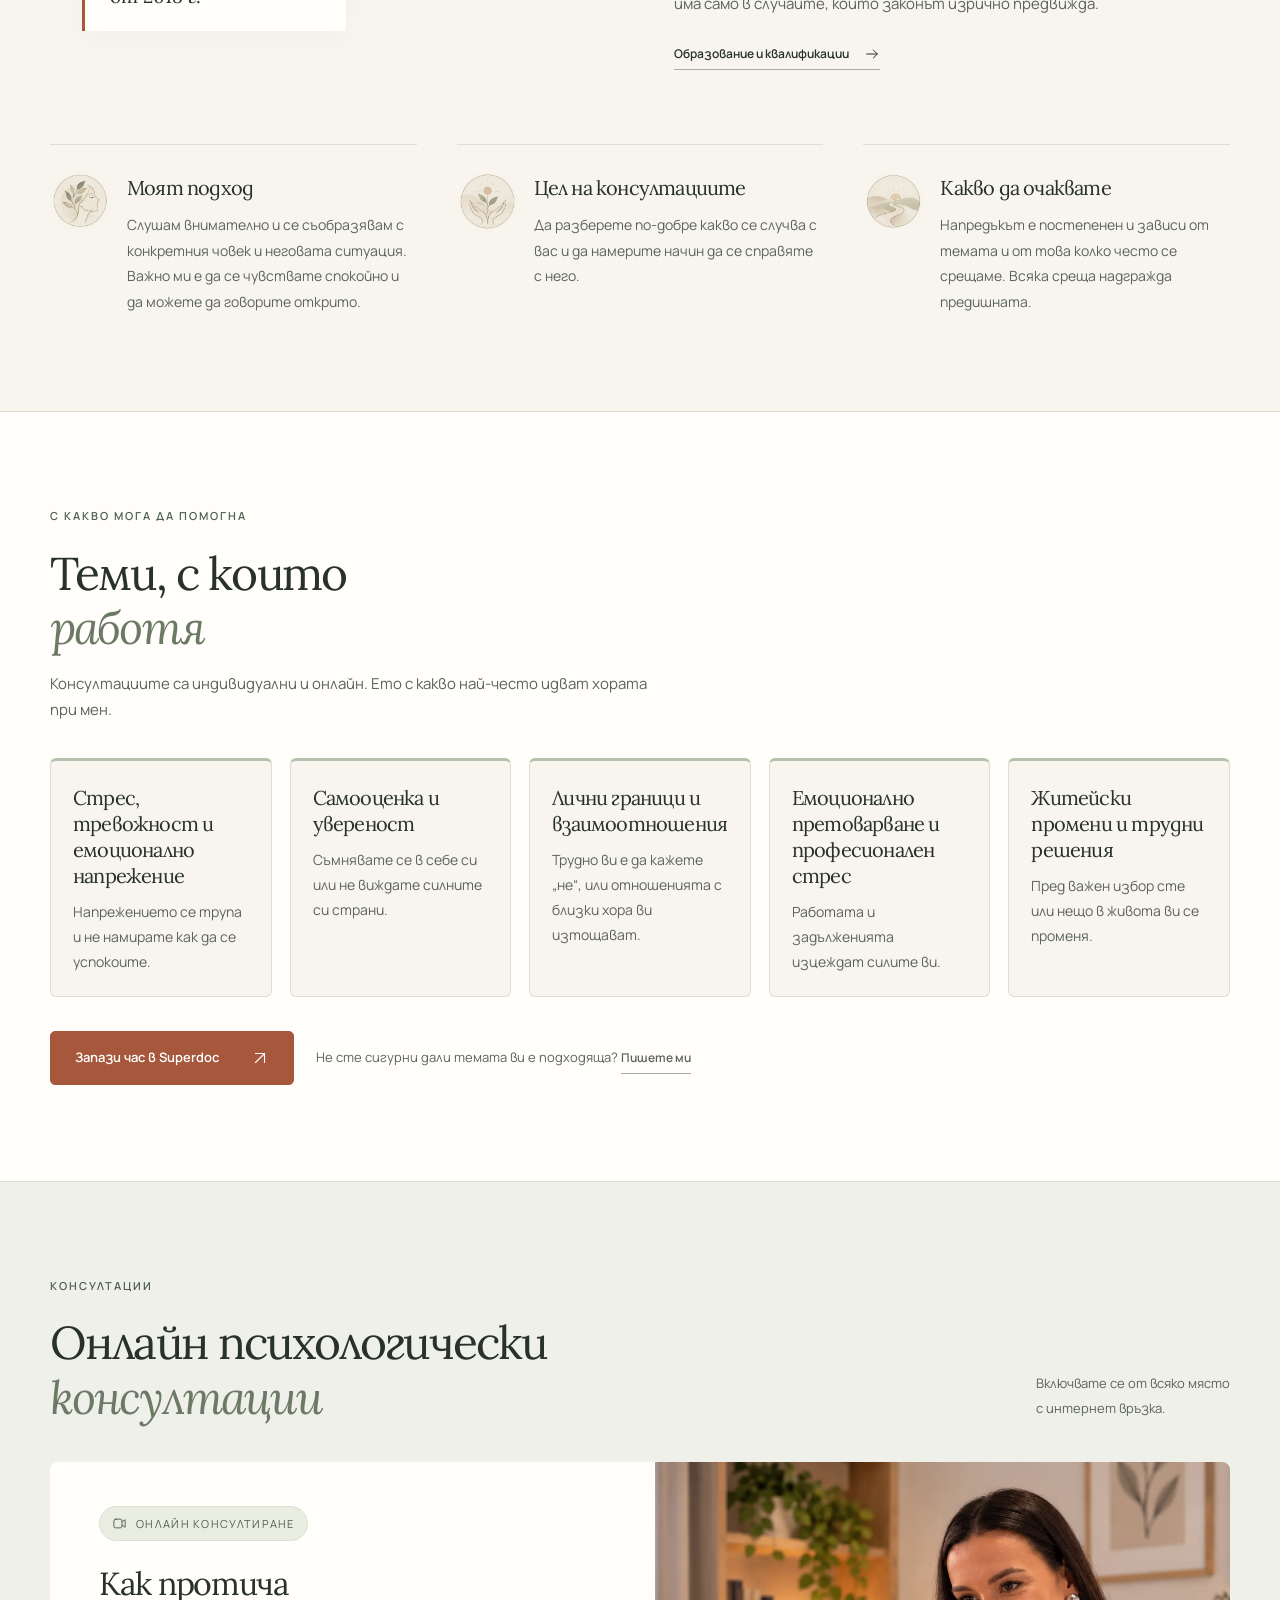
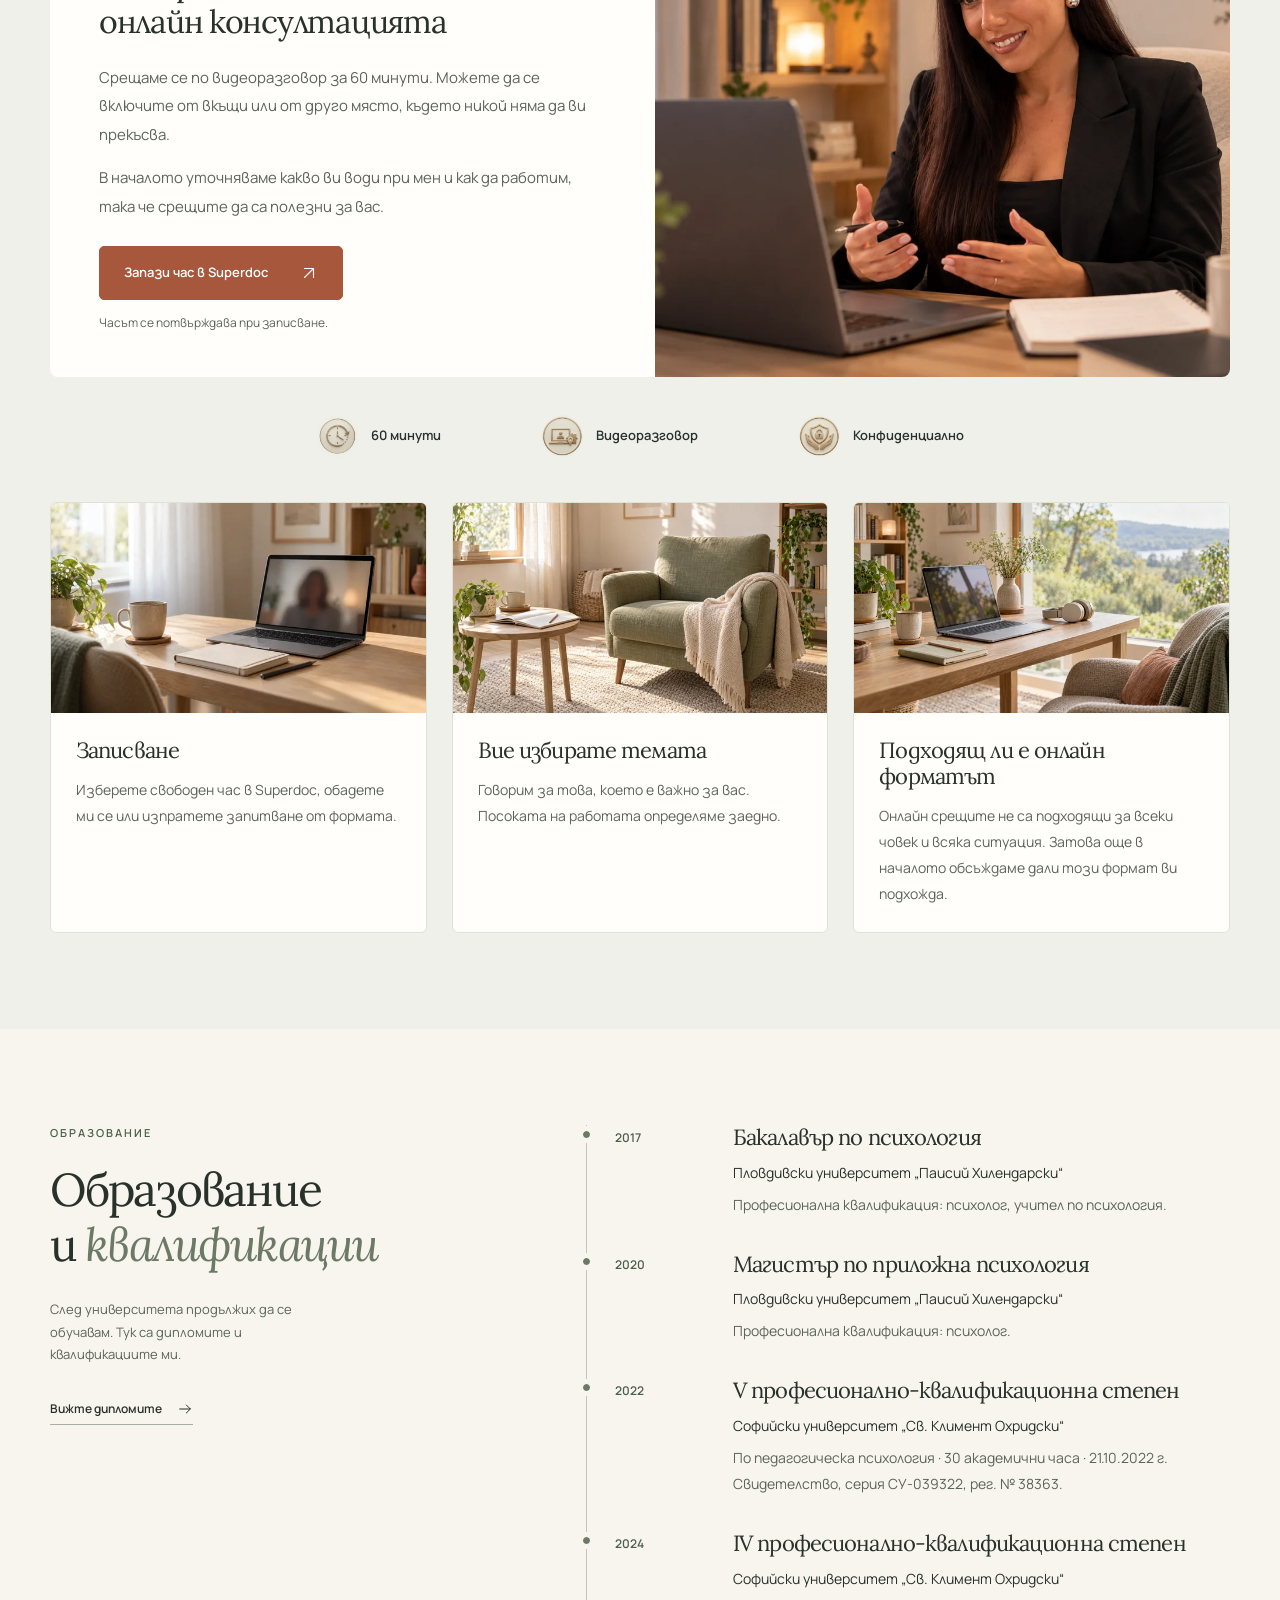
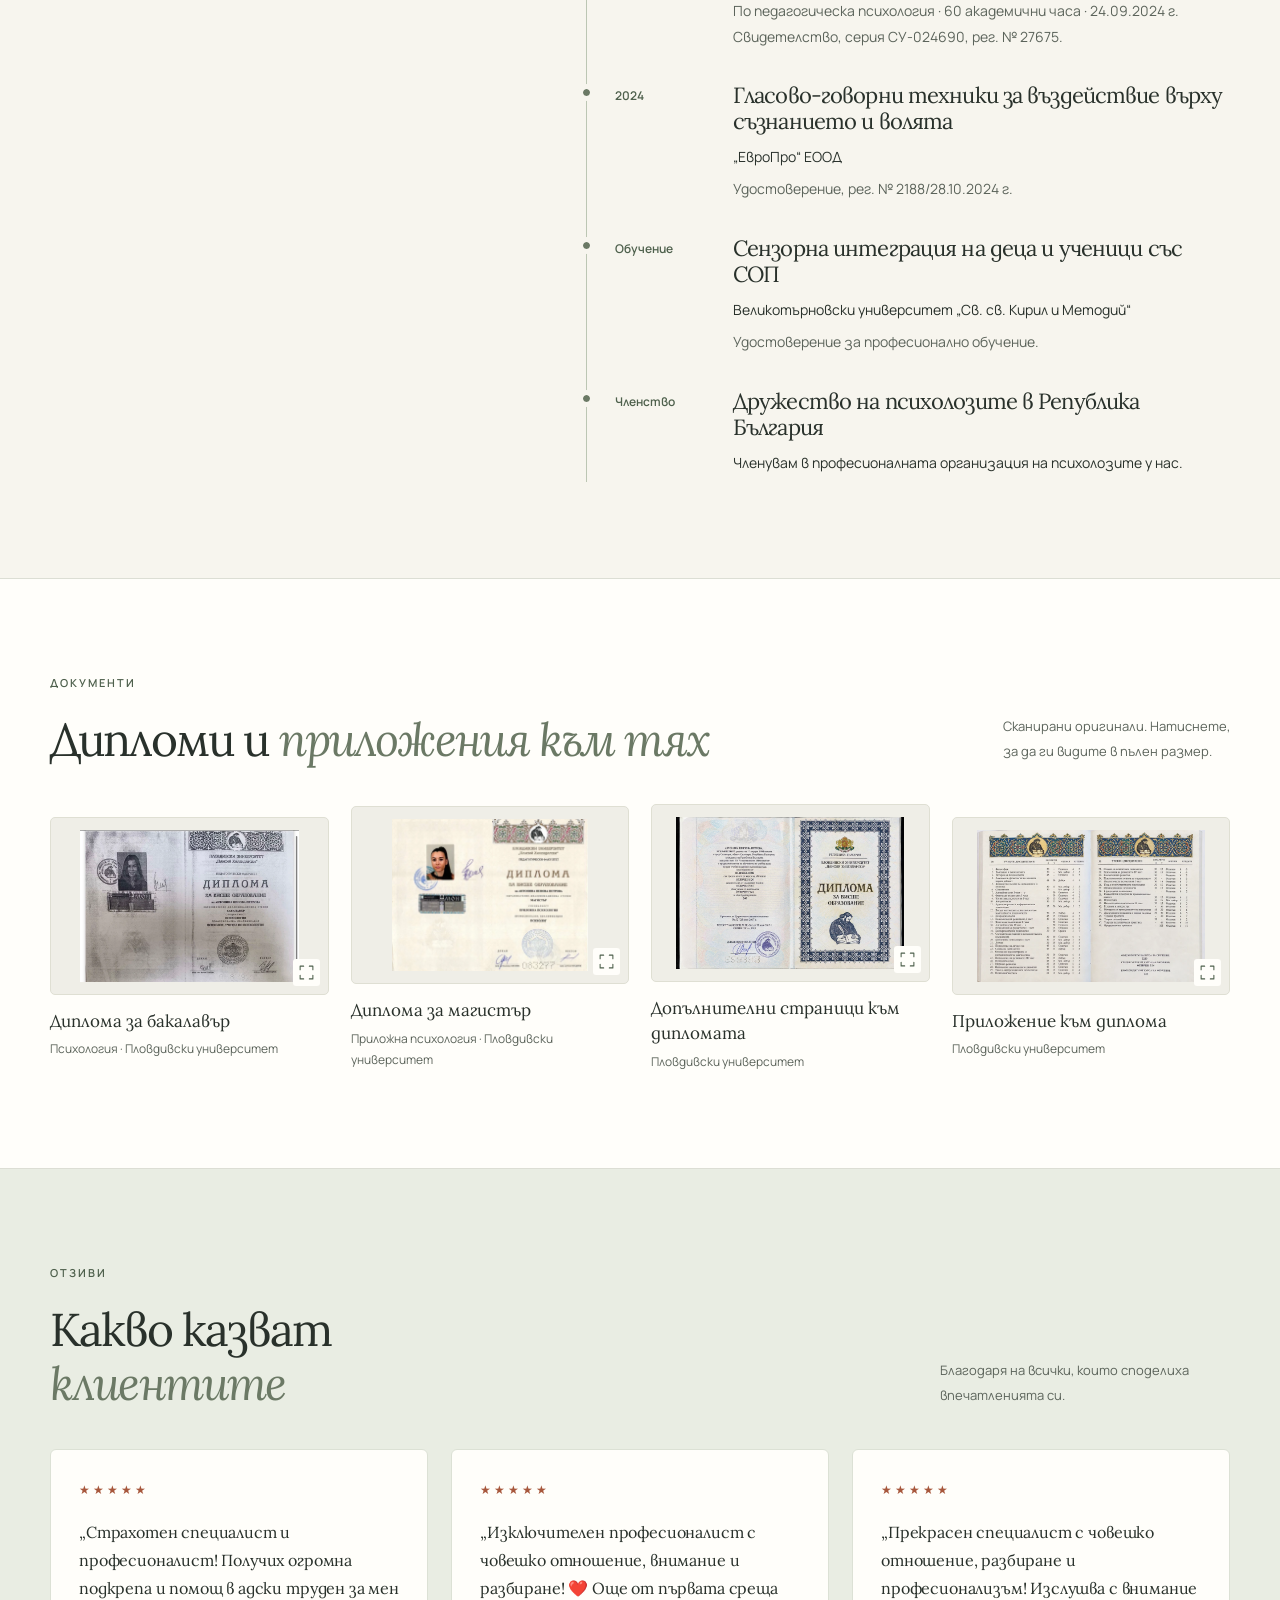
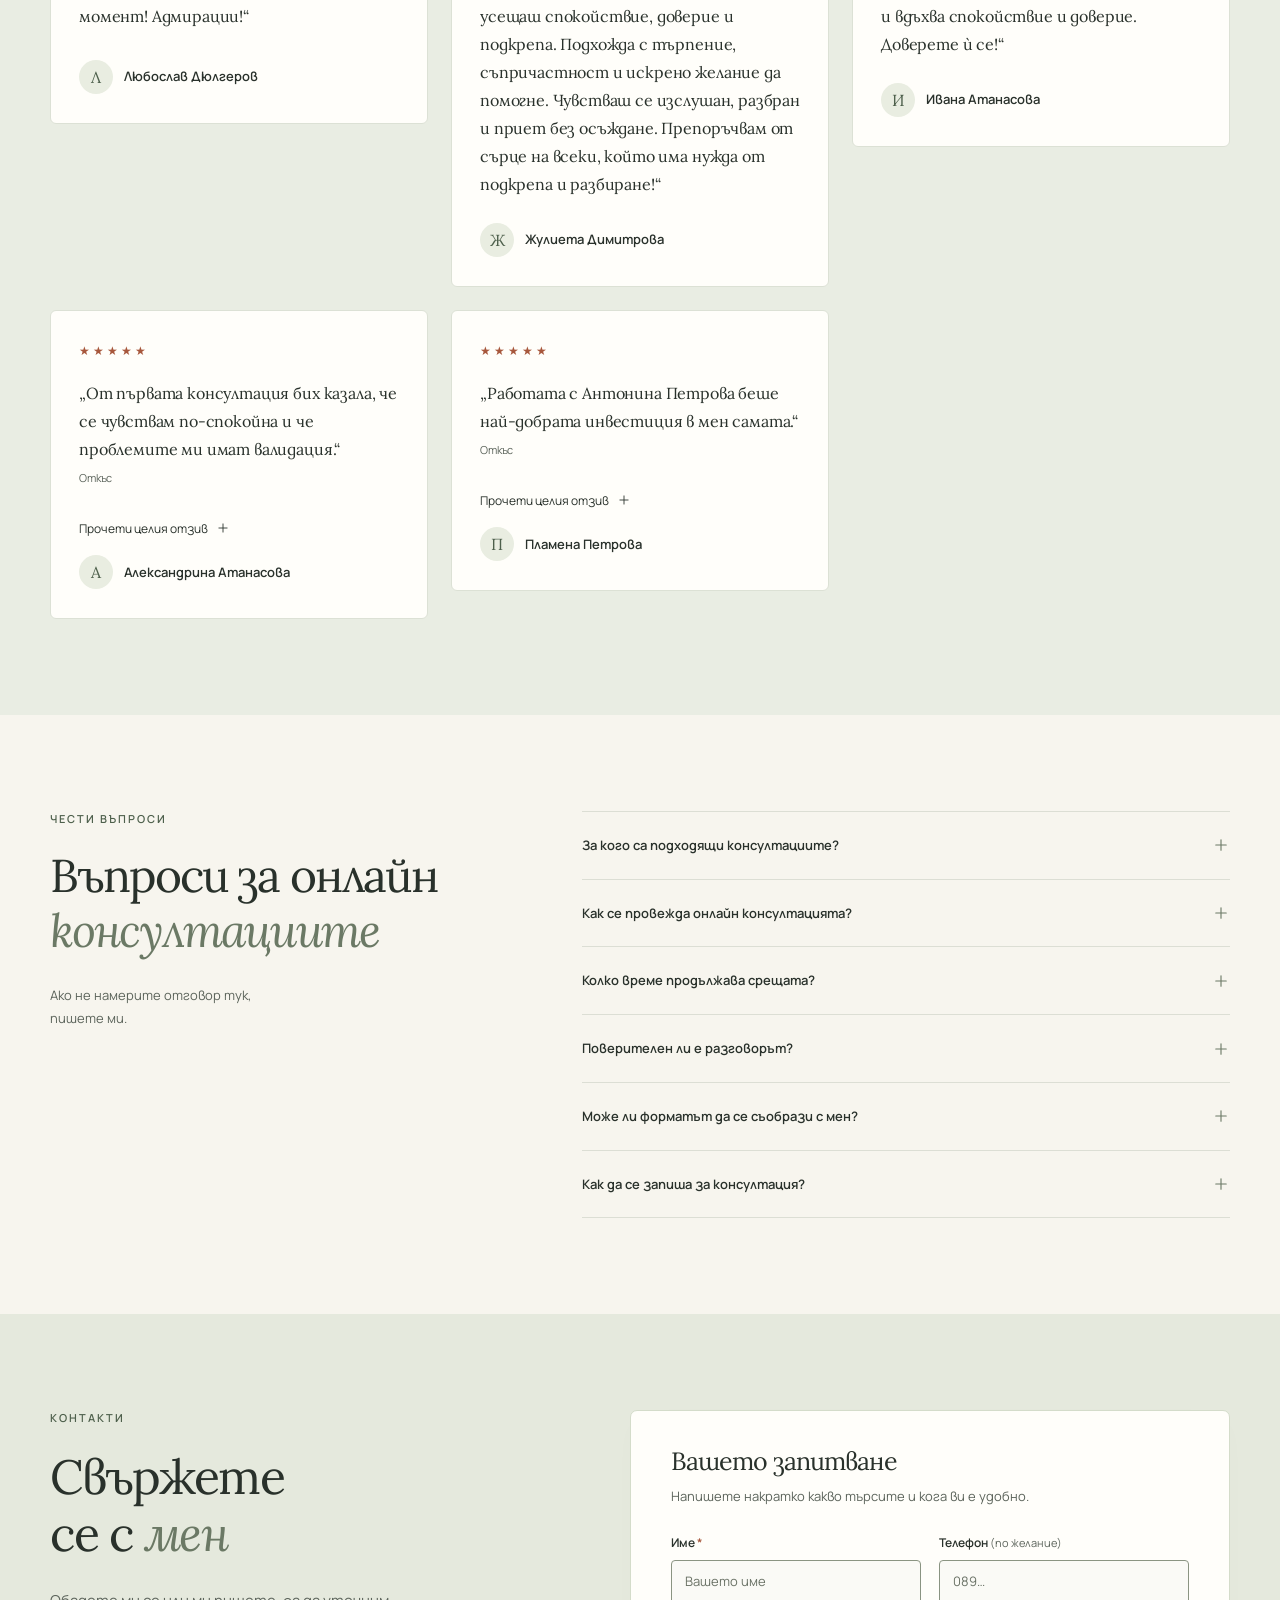
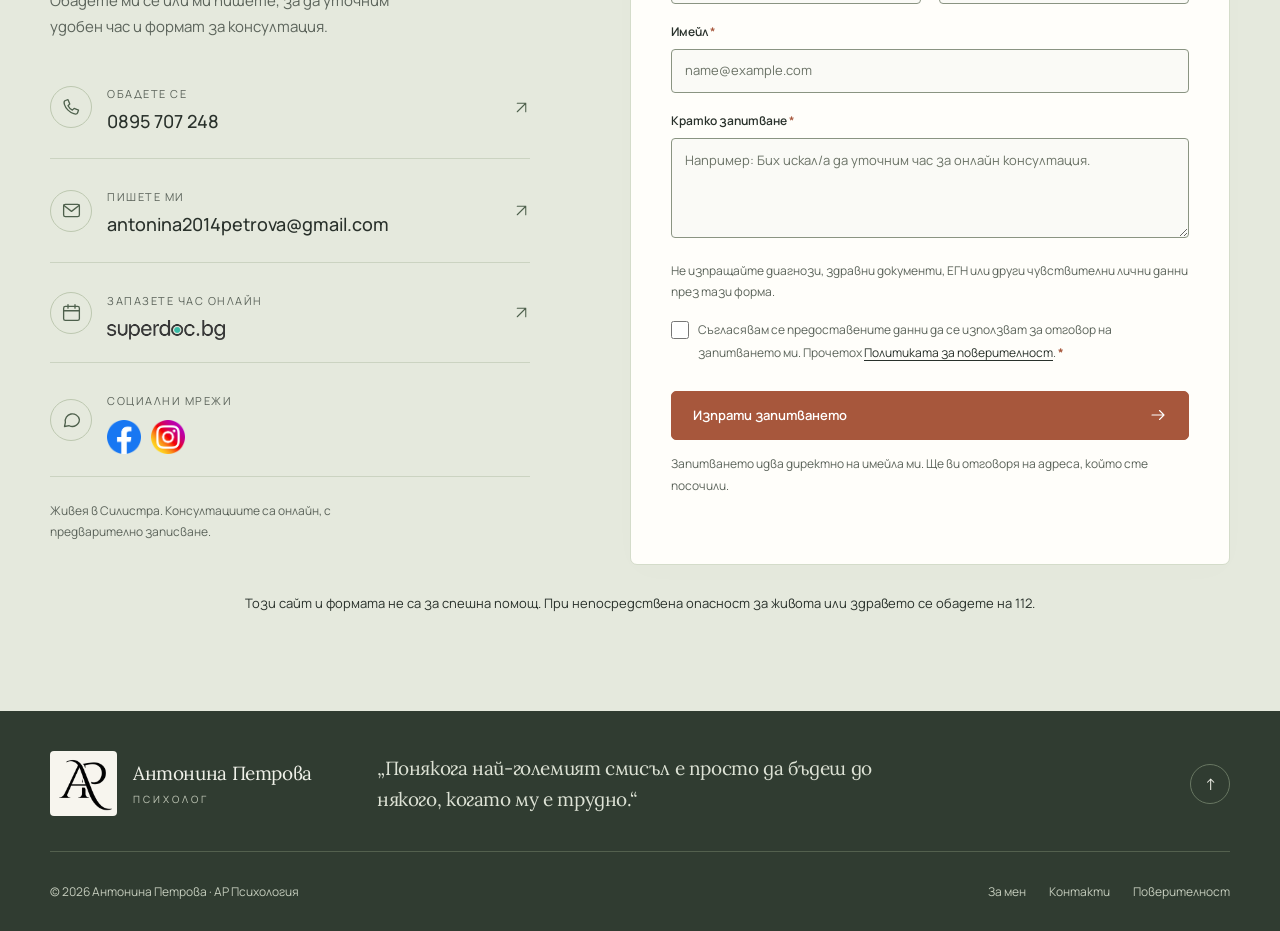
==== commit 443b3696: "Contact: phone and email at the same size; email wraps before @" ====
--- a/index.html
+++ b/index.html
@@ -138,7 +138,7 @@
 <section class="section certificates-section" id="certificates"><div class="container"><div class="section-heading"><div><p class="kicker">ДОКУМЕНТИ</p><h2>Дипломи и <em>приложения към тях</em></h2></div><p class="heading-note">Сканирани оригинали. Натиснете,<br>за да ги видите в пълен размер.</p></div><div class="documents-grid"><button class="document-card reveal" type="button" data-document="./assets/diploma-bachelor-full.webp" data-original="./assets/originals/IMG_1999_bddbc43d-39cd-4341-a88c-218311b1134c.png" data-title="Диплома за бакалавър" aria-label="Отвори дипломата за бакалавър"><span class="document-image"><img src="./assets/bachelor-thumb.webp" alt="Диплома за бакалавър по психология на Антонина Петрова" width="480" height="334" loading="lazy" decoding="async"><span class="expand-icon"><svg class="icon" viewBox="0 0 24 24" aria-hidden="true" fill="none" stroke="currentColor" stroke-width="1.5" stroke-linecap="round" stroke-linejoin="round"><path d="M8 3H3v5m13-5h5v5M3 16v5h5m13-5v5h-5"/></svg></span></span><span class="document-title">Диплома за бакалавър</span><span class="document-desc">Психология · Пловдивски университет</span></button><button class="document-card reveal" type="button" data-document="./assets/diploma-master-full.webp" data-original="./assets/originals/IMG_2002.png" data-title="Диплома за магистър" aria-label="Отвори дипломата за магистър"><span class="document-image"><img src="./assets/master-thumb.webp" alt="Диплома за магистър по приложна психология на Антонина Петрова" width="480" height="373" loading="lazy" decoding="async"><span class="expand-icon"><svg class="icon" viewBox="0 0 24 24" aria-hidden="true" fill="none" stroke="currentColor" stroke-width="1.5" stroke-linecap="round" stroke-linejoin="round"><path d="M8 3H3v5m13-5h5v5M3 16v5h5m13-5v5h-5"/></svg></span></span><span class="document-title">Диплома за магистър</span><span class="document-desc">Приложна психология · Пловдивски университет</span></button><button class="document-card reveal" type="button" data-document="./assets/diploma-pages-full.webp" data-original="./assets/originals/93c62503-9c1a-46c4-804d-ee07e3cc59b4.png" data-title="Допълнителни страници към дипломата" aria-label="Отвори допълнителните страници към дипломата"><span class="document-image"><img src="./assets/diploma-cover-thumb.webp" alt="Допълнителни страници към дипломата на Антонина Петрова" width="480" height="320" loading="lazy" decoding="async"><span class="expand-icon"><svg class="icon" viewBox="0 0 24 24" aria-hidden="true" fill="none" stroke="currentColor" stroke-width="1.5" stroke-linecap="round" stroke-linejoin="round"><path d="M8 3H3v5m13-5h5v5M3 16v5h5m13-5v5h-5"/></svg></span></span><span class="document-title">Допълнителни страници към дипломата</span><span class="document-desc">Пловдивски университет</span></button><button class="document-card reveal" type="button" data-document="./assets/diploma-supplement-full.webp" data-original="./assets/originals/4ef92006-5d3b-4ffb-a6e8-71245ded6169.png" data-title="Приложение към диплома" aria-label="Отвори приложението към дипломата"><span class="document-image"><img src="./assets/diploma-supplement-thumb.webp" alt="Приложение към дипломата на Антонина Петрова" width="480" height="320" loading="lazy" decoding="async"><span class="expand-icon"><svg class="icon" viewBox="0 0 24 24" aria-hidden="true" fill="none" stroke="currentColor" stroke-width="1.5" stroke-linecap="round" stroke-linejoin="round"><path d="M8 3H3v5m13-5h5v5M3 16v5h5m13-5v5h-5"/></svg></span></span><span class="document-title">Приложение към диплома</span><span class="document-desc">Пловдивски университет</span></button></div></div></section>
 <section class="section reviews-section" id="reviews"><div class="container"><div class="section-heading"><div><p class="kicker">ОТЗИВИ</p><h2>Какво казват<br><em>клиентите</em></h2></div><p class="heading-note">Благодаря на всички, които споделиха впечатленията си.</p></div><div class="reviews-grid"><article class="review-card reveal"><span class="stars" aria-label="5 от 5 звезди">★★★★★</span><p class="review-text">„Страхотен специалист и професионалист! Получих огромна подкрепа и помощ в адски труден за мен момент! Адмирации!“</p><div class="review-author"><span class="avatar" aria-hidden="true">Л</span><div><strong>Любослав Дюлгеров</strong></div></div></article><article class="review-card reveal"><span class="stars" aria-label="5 от 5 звезди">★★★★★</span><p class="review-text">„Изключителен професионалист с човешко отношение, внимание и разбиране! ❤️ Още от първата среща усещаш спокойствие, доверие и подкрепа. Подхожда с търпение, съпричастност и искрено желание да помогне. Чувстваш се изслушан, разбран и приет без осъждане. Препоръчвам от сърце на всеки, който има нужда от подкрепа и разбиране!“</p><div class="review-author"><span class="avatar" aria-hidden="true">Ж</span><div><strong>Жулиета Димитрова</strong></div></div></article><article class="review-card reveal"><span class="stars" aria-label="5 от 5 звезди">★★★★★</span><p class="review-text">„Прекрасен специалист с човешко отношение, разбиране и професионализъм! Изслушва с внимание и вдъхва спокойствие и доверие. Доверете ѝ се!“</p><div class="review-author"><span class="avatar" aria-hidden="true">И</span><div><strong>Ивана Атанасова</strong></div></div></article><article class="review-card reveal"><span class="stars" aria-label="5 от 5 звезди">★★★★★</span><p class="review-text">„От първата консултация бих казала, че се чувствам по-спокойна и че проблемите ми имат валидация.“<span class="excerpt-label">Откъс</span></p><details class="review-full"><summary>Прочети целия отзив <svg class="icon" viewBox="0 0 24 24" aria-hidden="true" fill="none" stroke="currentColor" stroke-width="1.5" stroke-linecap="round" stroke-linejoin="round"><path d="M12 5v14M5 12h14"/></svg></summary><p>От първата консултация бих казала, че се чувствам по-спокойна и че проблемите ми имат валидация. Изключително съм доволна от сеанса, смятам че изслушва и дава правилните насоки, стига да ги следвам както ми е посочила. Усеща се, че е професионалист, защото излъчваше топлина и разбиране, а не арогантност и объркване както при други психолози които съм посещавала. Ще продължа да работя с Антонина Петрова и определено препоръчвам да ѝ се доверите. Благодаря наистина за търпението, отделеното време и внимание към моите проблеми.</p></details><div class="review-author"><span class="avatar" aria-hidden="true">А</span><div><strong>Александрина Атанасова</strong></div></div></article><article class="review-card reveal"><span class="stars" aria-label="5 от 5 звезди">★★★★★</span><p class="review-text">„Работата с Антонина Петрова беше най-добрата инвестиция в мен самата.“<span class="excerpt-label">Откъс</span></p><details class="review-full"><summary>Прочети целия отзив <svg class="icon" viewBox="0 0 24 24" aria-hidden="true" fill="none" stroke="currentColor" stroke-width="1.5" stroke-linecap="round" stroke-linejoin="round"><path d="M12 5v14M5 12h14"/></svg></summary><p>Работата с Антонина Петрова беше най-добрата инвестиция в мен самата. Още от първия разговор тя успя да премахне напрежението и да ме предразположи да говоря напълно открито. Притежава рядък баланс между дълбока човечност, разбиране и изключителен професионализъм – не просто изслушва, а помага да разплетеш и най-сложните си мисли. След всяка среща имам усещане за лекота и с ясни, работещи стъпки за справяне. Ако търсите психолог, който наистина го е грижа и променя гледната точка, тя е правилният човек!</p></details><div class="review-author"><span class="avatar" aria-hidden="true">П</span><div><strong>Пламена Петрова</strong></div></div></article></div></div></section>
 <section class="section faq-section" id="faq"><div class="container faq-grid"><div><p class="kicker">ЧЕСТИ ВЪПРОСИ</p><h2>Въпроси за онлайн<br><em>консултациите</em></h2><p>Ако не намерите отговор тук,<br>пишете ми.</p></div><div class="faq-list"><details class="faq-item"><summary>За кого са подходящи консултациите?<svg class="icon" viewBox="0 0 24 24" aria-hidden="true" fill="none" stroke="currentColor" stroke-width="1.5" stroke-linecap="round" stroke-linejoin="round"><path d="M12 5v14M5 12h14"/></svg></summary><p>Предлагам индивидуални онлайн консултации за възрастни и деца. Най-често работя по теми като стрес и тревожност, самооценка, лични граници и взаимоотношения, емоционално претоварване и житейски промени.</p></details><details class="faq-item"><summary>Как се провежда онлайн консултацията?<svg class="icon" viewBox="0 0 24 24" aria-hidden="true" fill="none" stroke="currentColor" stroke-width="1.5" stroke-linecap="round" stroke-linejoin="round"><path d="M12 5v14M5 12h14"/></svg></summary><p>Най-често по видеоразговор. Можете да се включите отвсякъде, стига да имате интернет и тихо място.</p></details><details class="faq-item"><summary>Колко време продължава срещата?<svg class="icon" viewBox="0 0 24 24" aria-hidden="true" fill="none" stroke="currentColor" stroke-width="1.5" stroke-linecap="round" stroke-linejoin="round"><path d="M12 5v14M5 12h14"/></svg></summary><p>Една консултация е 60 минути. За удобен час ми се обадете или се запишете в Superdoc.</p></details><details class="faq-item"><summary>Поверителен ли е разговорът?<svg class="icon" viewBox="0 0 24 24" aria-hidden="true" fill="none" stroke="currentColor" stroke-width="1.5" stroke-linecap="round" stroke-linejoin="round"><path d="M12 5v14M5 12h14"/></svg></summary><p>Да. Пазя професионална тайна според етичните правила. Изключения има само когато законът или професионалните ми задължения го изискват.</p></details><details class="faq-item"><summary>Може ли форматът да се съобрази с мен?<svg class="icon" viewBox="0 0 24 24" aria-hidden="true" fill="none" stroke="currentColor" stroke-width="1.5" stroke-linecap="round" stroke-linejoin="round"><path d="M12 5v14M5 12h14"/></svg></summary><p>Да. В началото обсъждаме дали онлайн срещите са удобни за вас и какво е добре да се промени.</p></details><details class="faq-item"><summary>Как да се запиша за консултация?<svg class="icon" viewBox="0 0 24 24" aria-hidden="true" fill="none" stroke="currentColor" stroke-width="1.5" stroke-linecap="round" stroke-linejoin="round"><path d="M12 5v14M5 12h14"/></svg></summary><p>За записване можете да ми се обадите на 0895 707 248, да ми изпратите имейл или да използвате линка към профила ми в Superdoc. Запитването не е автоматично потвърждение на час.</p></details></div></div></section>
-<section class="section contact-section" id="contact"><div class="container contact-grid"><div class="contact-copy"><p class="kicker">КОНТАКТИ</p><h2>Свържете<br>се с <em>мен</em></h2><p>Обадете ми се или ми пишете, за да уточним удобен час и формат за консултация.</p><a class="contact-method" href="tel:+359895707248"><span><svg class="icon" viewBox="0 0 24 24" aria-hidden="true" fill="none" stroke="currentColor" stroke-width="1.5" stroke-linecap="round" stroke-linejoin="round"><path d="M8 3 5 4c-3 1-1 7 3 11s10 6 11 3l1-3-5-2-2 2c-2-1-4-3-5-5l2-2-2-5Z"/></svg></span><div><small>ОБАДЕТЕ СЕ</small><strong>0895 707 248</strong></div><svg class="icon" viewBox="0 0 24 24" aria-hidden="true" fill="none" stroke="currentColor" stroke-width="1.5" stroke-linecap="round" stroke-linejoin="round"><path d="M6 18 18 6M6 6h12v12"/></svg></a><a class="contact-method" href="mailto:antonina2014petrova@gmail.com"><span><svg class="icon" viewBox="0 0 24 24" aria-hidden="true" fill="none" stroke="currentColor" stroke-width="1.5" stroke-linecap="round" stroke-linejoin="round"><rect x="3" y="5" width="18" height="14" rx="2"/><path d="m3 6 9 7 9-7"/></svg></span><div><small>ПИШЕТЕ МИ</small><strong class="email-value">antonina2014petrova@gmail.com</strong></div><svg class="icon" viewBox="0 0 24 24" aria-hidden="true" fill="none" stroke="currentColor" stroke-width="1.5" stroke-linecap="round" stroke-linejoin="round"><path d="M6 18 18 6M6 6h12v12"/></svg></a><a class="contact-method" href="https://superdoc.bg/lekar/antonina-petrova" target="_blank" rel="noopener noreferrer" aria-label="Запази час при Антонина Петрова в Superdoc (отваря нов раздел)"><span><svg class="icon" viewBox="0 0 24 24" aria-hidden="true" fill="none" stroke="currentColor" stroke-width="1.5" stroke-linecap="round" stroke-linejoin="round"><rect x="3" y="5" width="18" height="16" rx="2"/><path d="M16 3v4M8 3v4M3 10h18"/></svg></span><div><small>ЗАПАЗЕТЕ ЧАС ОНЛАЙН</small><img class="superdoc-logo" src="./assets/superdoc-logo-440.webp" alt="" width="440" height="76" loading="lazy" decoding="async"></div><svg class="icon" viewBox="0 0 24 24" aria-hidden="true" fill="none" stroke="currentColor" stroke-width="1.5" stroke-linecap="round" stroke-linejoin="round"><path d="M6 18 18 6M6 6h12v12"/></svg></a><div class="contact-method contact-social"><span><svg class="icon" viewBox="0 0 24 24" aria-hidden="true" fill="none" stroke="currentColor" stroke-width="1.5" stroke-linecap="round" stroke-linejoin="round"><path d="M21 12a8 8 0 0 1-11.6 7.1L4 20l1-4.6A8 8 0 1 1 21 12Z"/></svg></span><div><small>СОЦИАЛНИ МРЕЖИ</small><div class="social-icons"><a class="social-icon" href="https://www.facebook.com/share/1Doe93KNti/?mibextid=wwXIfr" target="_blank" rel="noopener noreferrer" aria-label="Отвори профила на Facebook (отваря нов раздел)" title="Facebook"><img src="./assets/social-facebook-icon.png" alt="" width="150" height="150" loading="lazy" decoding="async"></a><a class="social-icon" href="https://www.instagram.com/antoninanenova/" target="_blank" rel="noopener noreferrer" aria-label="Отвори профила на Instagram (отваря нов раздел)" title="Instagram"><img src="./assets/social-instagram-icon.png" alt="" width="150" height="150" loading="lazy" decoding="async"></a></div></div></div><p class="contact-small">Живея в Силистра. Консултациите са онлайн, с предварително записване.</p></div>
+<section class="section contact-section" id="contact"><div class="container contact-grid"><div class="contact-copy"><p class="kicker">КОНТАКТИ</p><h2>Свържете<br>се с <em>мен</em></h2><p>Обадете ми се или ми пишете, за да уточним удобен час и формат за консултация.</p><a class="contact-method" href="tel:+359895707248"><span><svg class="icon" viewBox="0 0 24 24" aria-hidden="true" fill="none" stroke="currentColor" stroke-width="1.5" stroke-linecap="round" stroke-linejoin="round"><path d="M8 3 5 4c-3 1-1 7 3 11s10 6 11 3l1-3-5-2-2 2c-2-1-4-3-5-5l2-2-2-5Z"/></svg></span><div><small>ОБАДЕТЕ СЕ</small><strong>0895 707 248</strong></div><svg class="icon" viewBox="0 0 24 24" aria-hidden="true" fill="none" stroke="currentColor" stroke-width="1.5" stroke-linecap="round" stroke-linejoin="round"><path d="M6 18 18 6M6 6h12v12"/></svg></a><a class="contact-method" href="mailto:antonina2014petrova@gmail.com"><span><svg class="icon" viewBox="0 0 24 24" aria-hidden="true" fill="none" stroke="currentColor" stroke-width="1.5" stroke-linecap="round" stroke-linejoin="round"><rect x="3" y="5" width="18" height="14" rx="2"/><path d="m3 6 9 7 9-7"/></svg></span><div><small>ПИШЕТЕ МИ</small><strong class="email-value">antonina2014petrova<wbr>@gmail.com</strong></div><svg class="icon" viewBox="0 0 24 24" aria-hidden="true" fill="none" stroke="currentColor" stroke-width="1.5" stroke-linecap="round" stroke-linejoin="round"><path d="M6 18 18 6M6 6h12v12"/></svg></a><a class="contact-method" href="https://superdoc.bg/lekar/antonina-petrova" target="_blank" rel="noopener noreferrer" aria-label="Запази час при Антонина Петрова в Superdoc (отваря нов раздел)"><span><svg class="icon" viewBox="0 0 24 24" aria-hidden="true" fill="none" stroke="currentColor" stroke-width="1.5" stroke-linecap="round" stroke-linejoin="round"><rect x="3" y="5" width="18" height="16" rx="2"/><path d="M16 3v4M8 3v4M3 10h18"/></svg></span><div><small>ЗАПАЗЕТЕ ЧАС ОНЛАЙН</small><img class="superdoc-logo" src="./assets/superdoc-logo-440.webp" alt="" width="440" height="76" loading="lazy" decoding="async"></div><svg class="icon" viewBox="0 0 24 24" aria-hidden="true" fill="none" stroke="currentColor" stroke-width="1.5" stroke-linecap="round" stroke-linejoin="round"><path d="M6 18 18 6M6 6h12v12"/></svg></a><div class="contact-method contact-social"><span><svg class="icon" viewBox="0 0 24 24" aria-hidden="true" fill="none" stroke="currentColor" stroke-width="1.5" stroke-linecap="round" stroke-linejoin="round"><path d="M21 12a8 8 0 0 1-11.6 7.1L4 20l1-4.6A8 8 0 1 1 21 12Z"/></svg></span><div><small>СОЦИАЛНИ МРЕЖИ</small><div class="social-icons"><a class="social-icon" href="https://www.facebook.com/share/1Doe93KNti/?mibextid=wwXIfr" target="_blank" rel="noopener noreferrer" aria-label="Отвори профила на Facebook (отваря нов раздел)" title="Facebook"><img src="./assets/social-facebook-icon.png" alt="" width="150" height="150" loading="lazy" decoding="async"></a><a class="social-icon" href="https://www.instagram.com/antoninanenova/" target="_blank" rel="noopener noreferrer" aria-label="Отвори профила на Instagram (отваря нов раздел)" title="Instagram"><img src="./assets/social-instagram-icon.png" alt="" width="150" height="150" loading="lazy" decoding="async"></a></div></div></div><p class="contact-small">Живея в Силистра. Консултациите са онлайн, с предварително записване.</p></div>
 <form class="contact-form" id="contact-form" action="https://formsubmit.co/antonina2014petrova@gmail.com" method="POST" data-endpoint="https://formsubmit.co/ajax/antonina2014petrova@gmail.com" data-email="antonina2014petrova@gmail.com" novalidate><input type="hidden" name="_subject" value="Ново запитване от сайта"><input type="hidden" name="_template" value="table"><input type="hidden" name="_captcha" value="false"><h3>Вашето запитване</h3><p class="form-intro">Напишете накратко какво търсите и кога ви е удобно.</p><div class="form-row"><div class="field"><label for="name">Име <span>*</span></label><input id="name" name="Име" autocomplete="name" required minlength="2" maxlength="100" placeholder="Вашето име"><span class="field-error" id="name-error"></span></div><div class="field"><label for="phone">Телефон <small>(по желание)</small></label><input id="phone" name="Телефон" type="tel" autocomplete="tel" maxlength="30" placeholder="089…"><span class="field-error" id="phone-error"></span></div></div><div class="field"><label for="email">Имейл <span>*</span></label><input id="email" name="email" type="email" autocomplete="email" required maxlength="254" placeholder="name@example.com"><span class="field-error" id="email-error"></span></div><div class="field"><label for="message">Кратко запитване <span>*</span></label><textarea id="message" name="Запитване" required minlength="10" maxlength="2000" rows="4" placeholder="Например: Бих искал/а да уточним час за онлайн консултация."></textarea><span class="field-error" id="message-error"></span></div><p class="sensitive-note">Не изпращайте диагнози, здравни документи, ЕГН или други чувствителни лични данни през тази форма.</p><div class="honeypot" aria-hidden="true"><label for="website">Вашият сайт</label><input id="website" name="_honey" tabindex="-1" autocomplete="off"></div><label class="consent"><input id="consent" name="Съгласие" value="Да, за отговор на запитването" type="checkbox" required><span>Съгласявам се предоставените данни да се използват за отговор на запитването ми. Прочетох <a href="/privacy">Политиката за поверителност</a>. <b>*</b></span></label><span class="field-error" id="consent-error"></span><button class="btn submit-btn" type="submit">Изпрати запитването <svg class="icon" viewBox="0 0 24 24" aria-hidden="true" fill="none" stroke="currentColor" stroke-width="1.5" stroke-linecap="round" stroke-linejoin="round"><path d="M4 12h16m-6-6 6 6-6 6"/></svg></button><p class="form-mode">Запитването идва директно на имейла ми. Ще ви отговоря на адреса, който сте посочили.</p><p class="form-status" id="form-status" role="status" aria-live="polite"></p></form></div><div class="container emergency-note">Този сайт и формата не са за спешна помощ. При непосредствена опасност за живота или здравето се обадете на 112.</div></section>
 </main>
 <footer class="site-footer"><div class="container footer-top"><a class="brand footer-brand" href="#home"><img class="brand-image" src="./assets/brand-logo.webp" alt="" width="210" height="204" decoding="async"><span class="brand-name">Антонина Петрова<small>ПСИХОЛОГ</small></span></a><p>„Понякога най-големият смисъл е просто да бъдеш до някого, когато му е трудно.“</p><a class="back-top" href="#home" aria-label="Към началото">↑</a></div><div class="container footer-bottom"><span>© 2026 Антонина Петрова · AP Психология</span><nav aria-label="Допълнителна навигация"><a href="#about">За мен</a><a href="#contact">Контакти</a><a href="/privacy">Поверителност</a></nav></div></footer>
--- a/styles-5eec062f806f.css
+++ b/styles-5eec062f806f.css
@@ -94,3 +94,8 @@
 .social-icon:hover{transform:translateY(-2px)}
 .social-icon:focus-visible{outline:3px solid var(--terra);outline-offset:3px}
 .contact-small{font-style:normal;color:var(--muted)}
+/* Phone and email values at the same size. */
+.contact-method strong,.contact-method .email-value{font-size:18px}
+@media(max-width:1100px){.contact-method strong,.contact-method .email-value{font-size:16px}}
+@media(max-width:400px){.contact-method strong,.contact-method .email-value{font-size:14.5px}}
+.contact-method .email-value{overflow-wrap:normal}
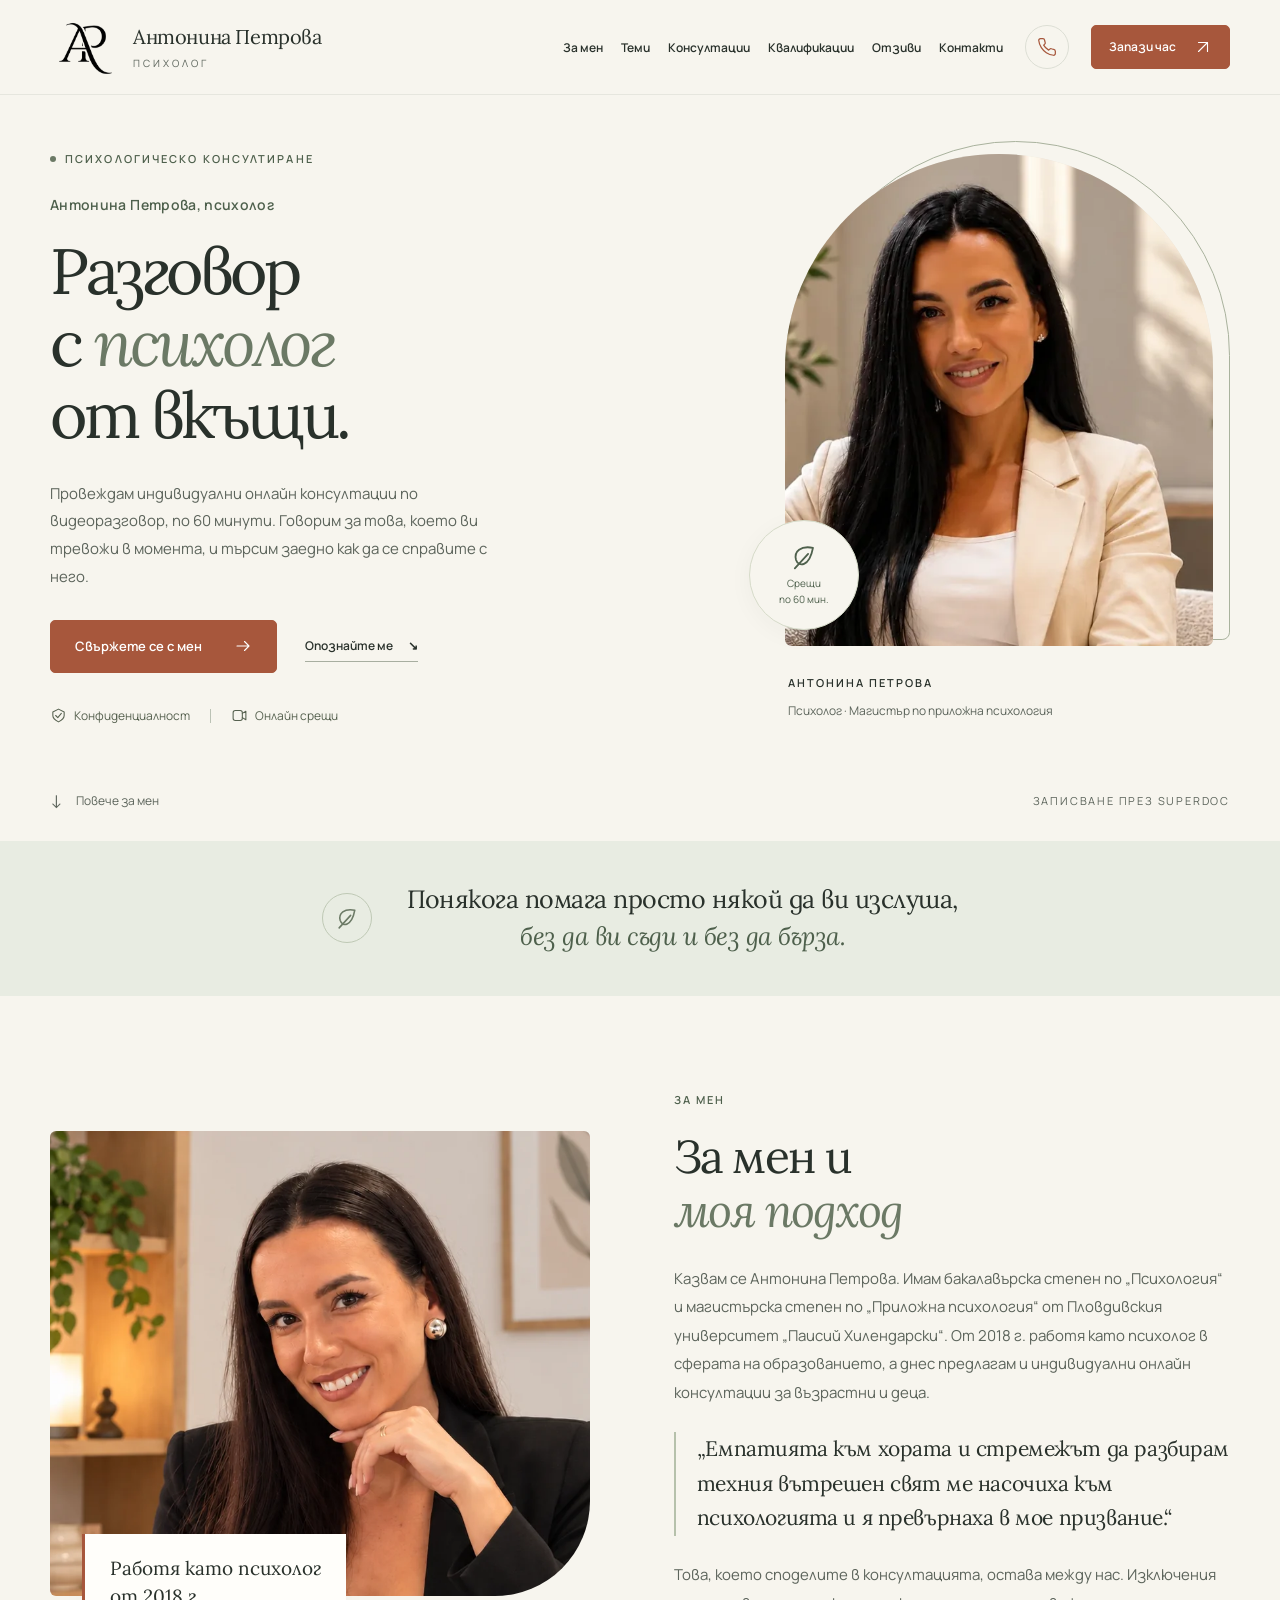
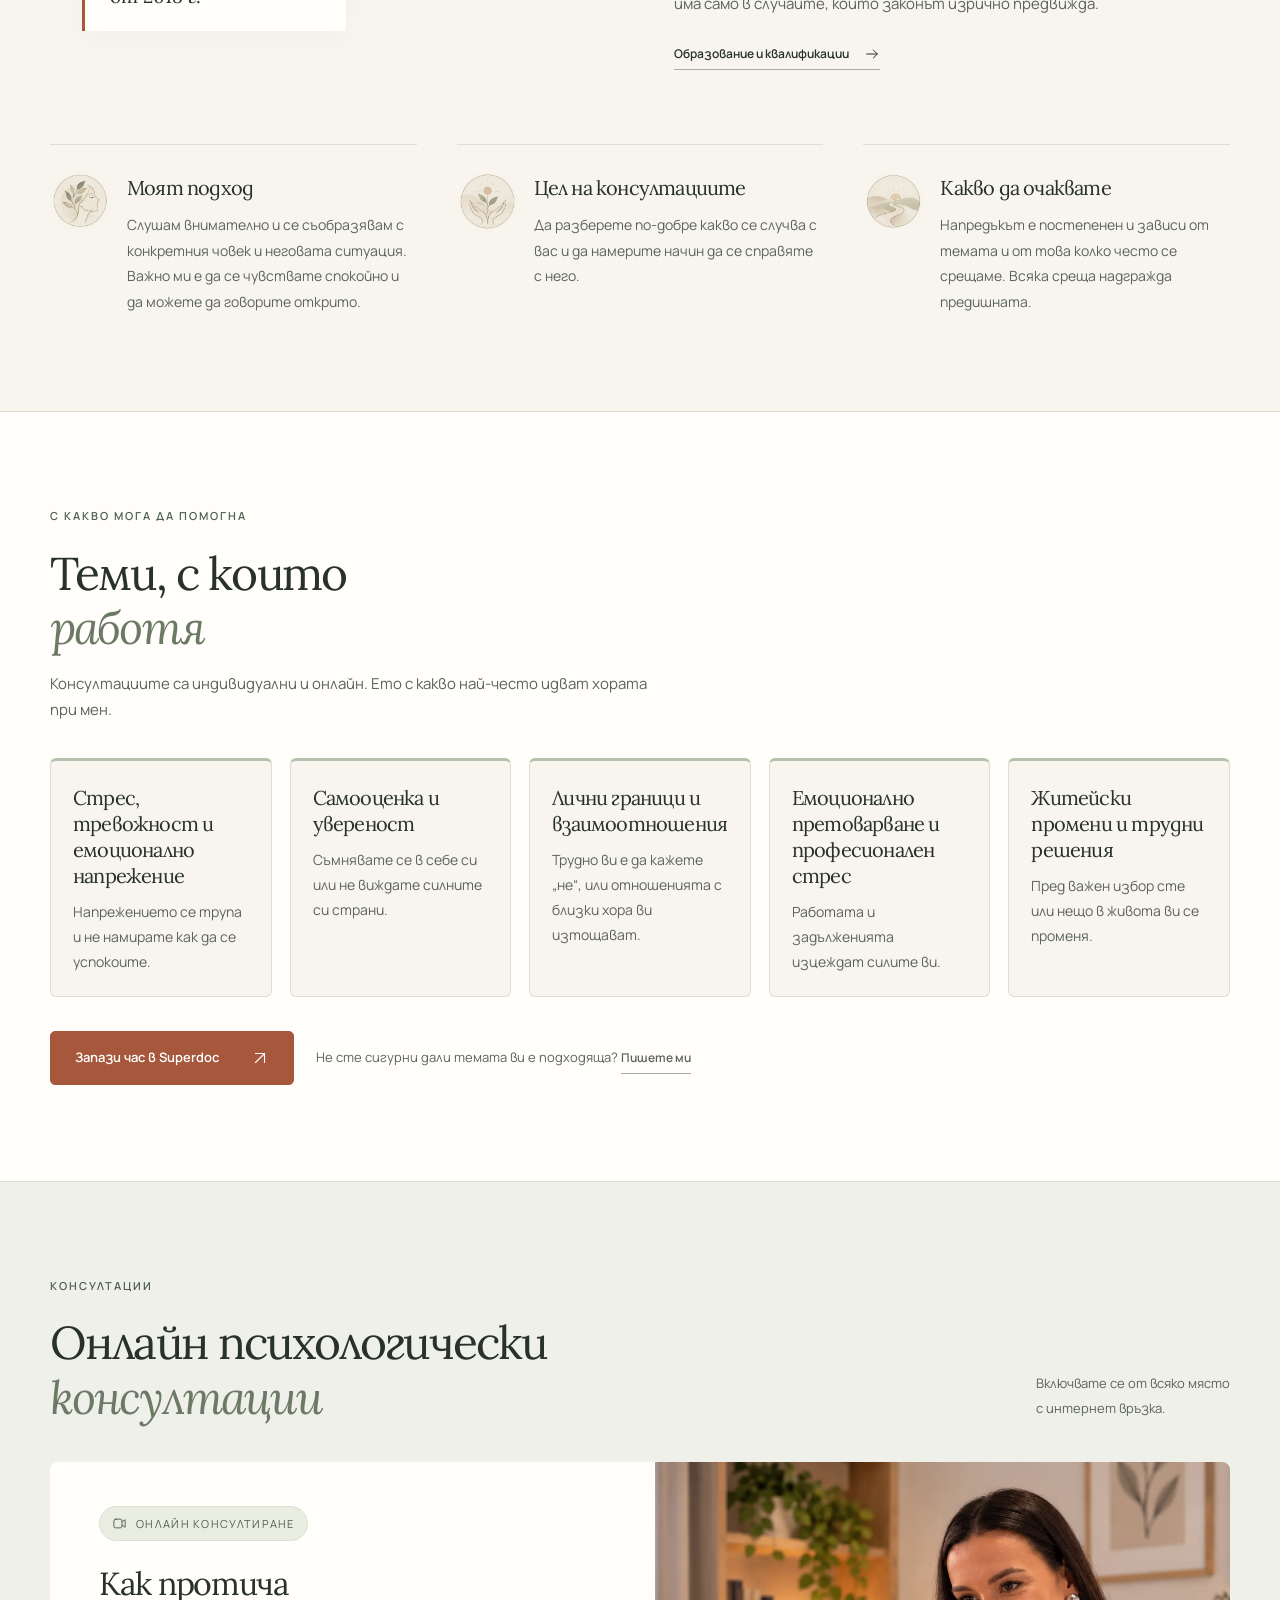
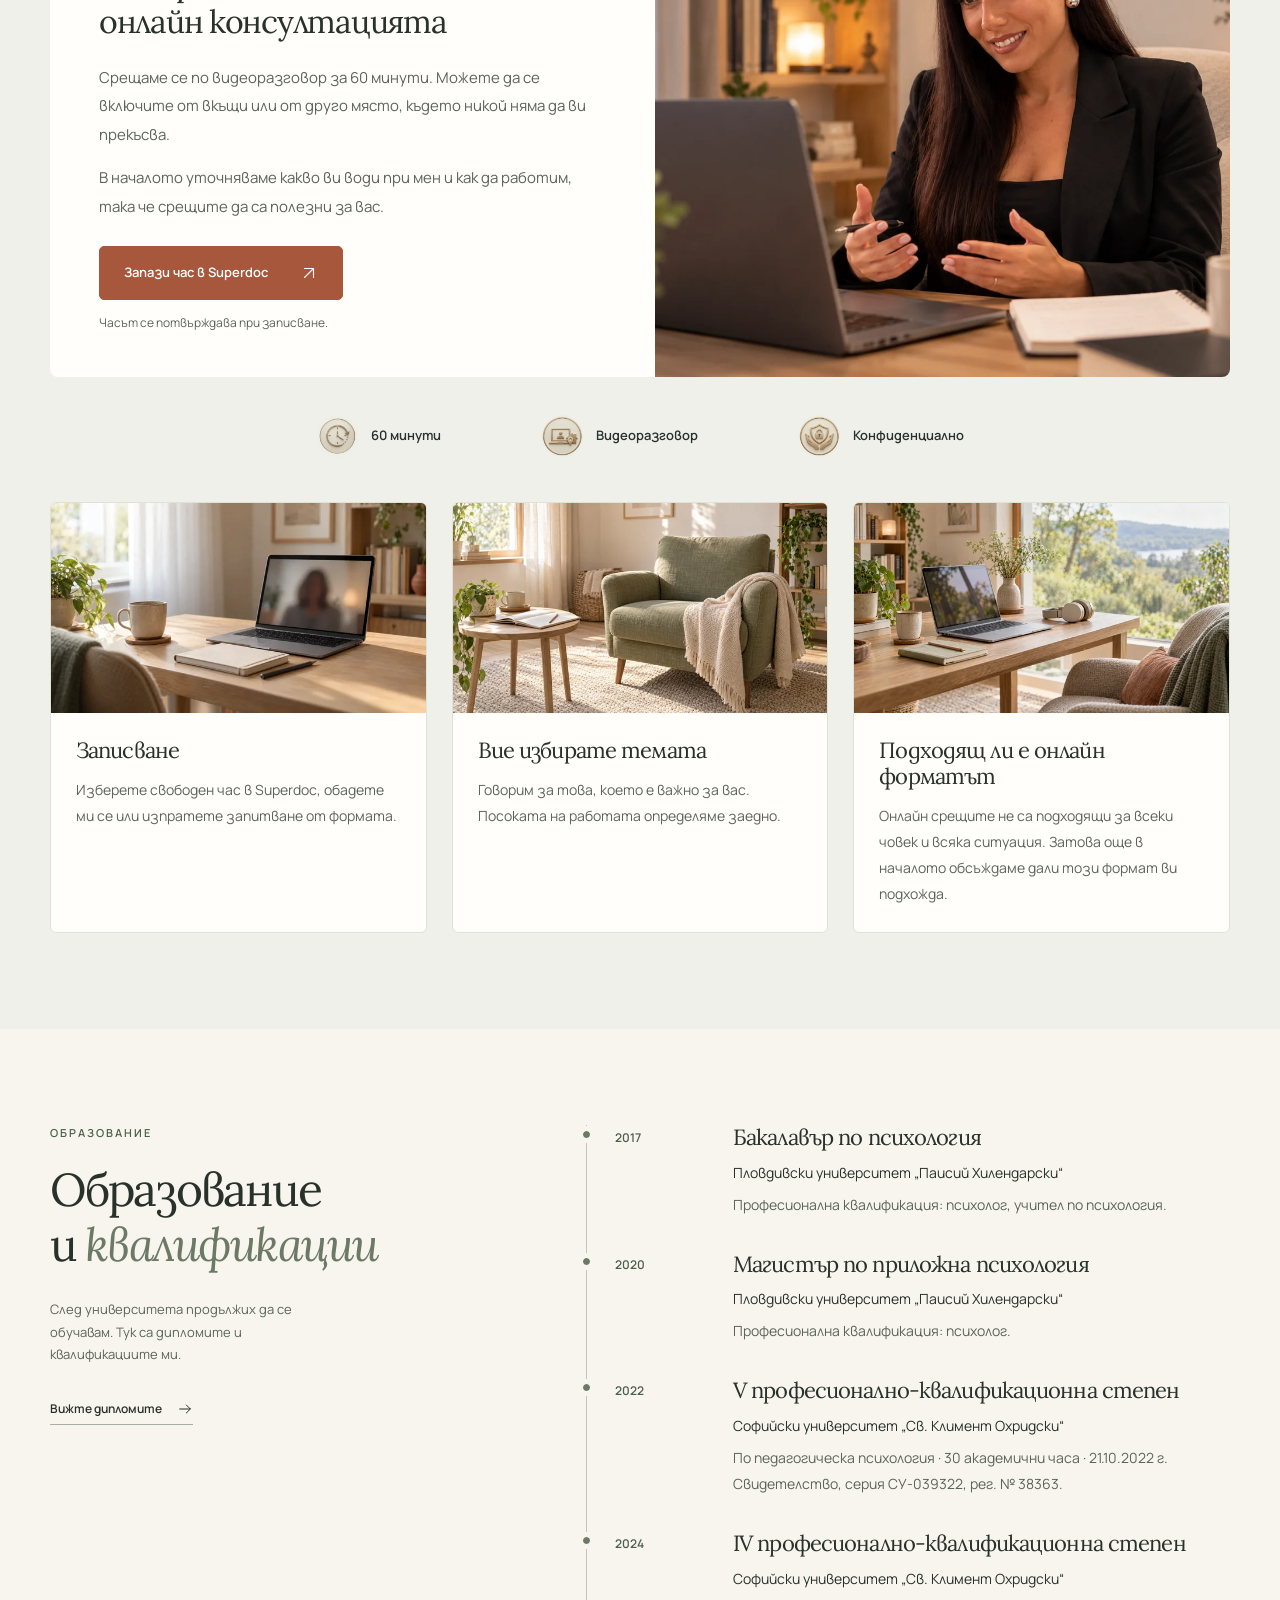
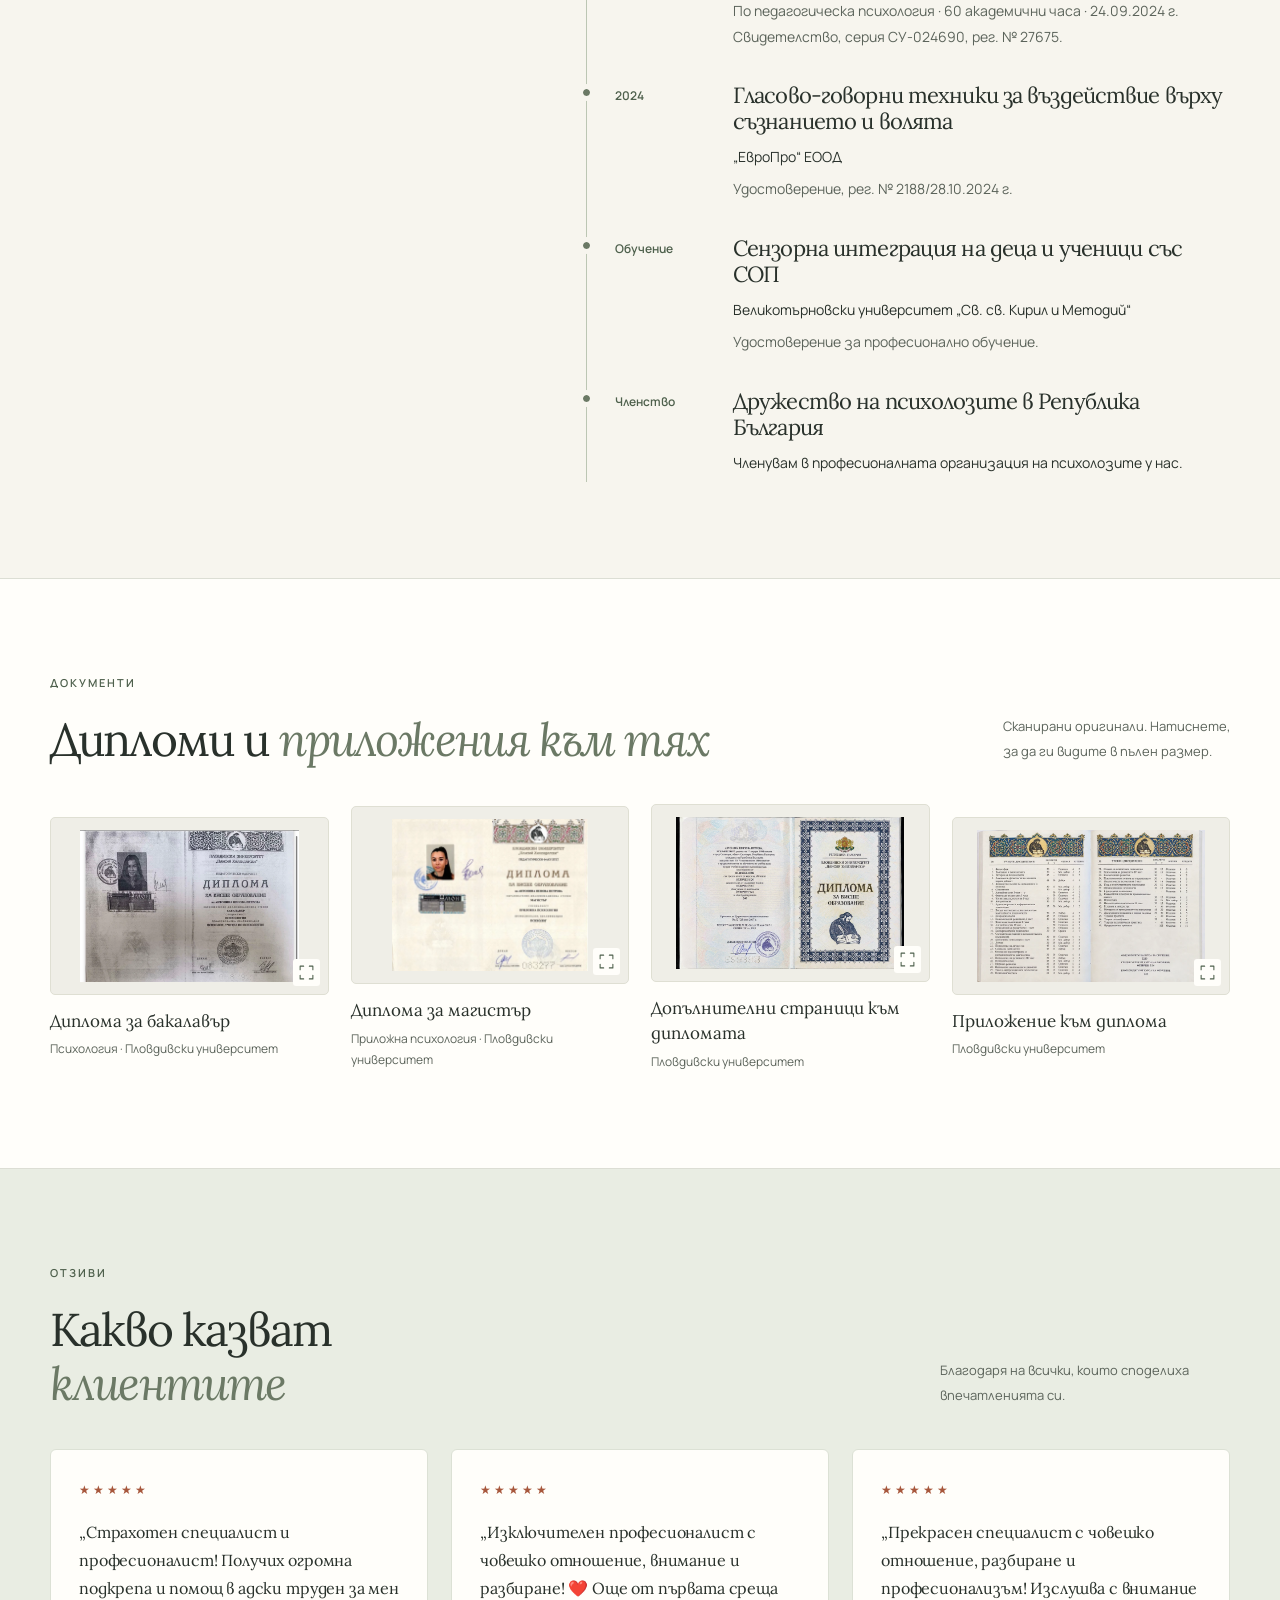
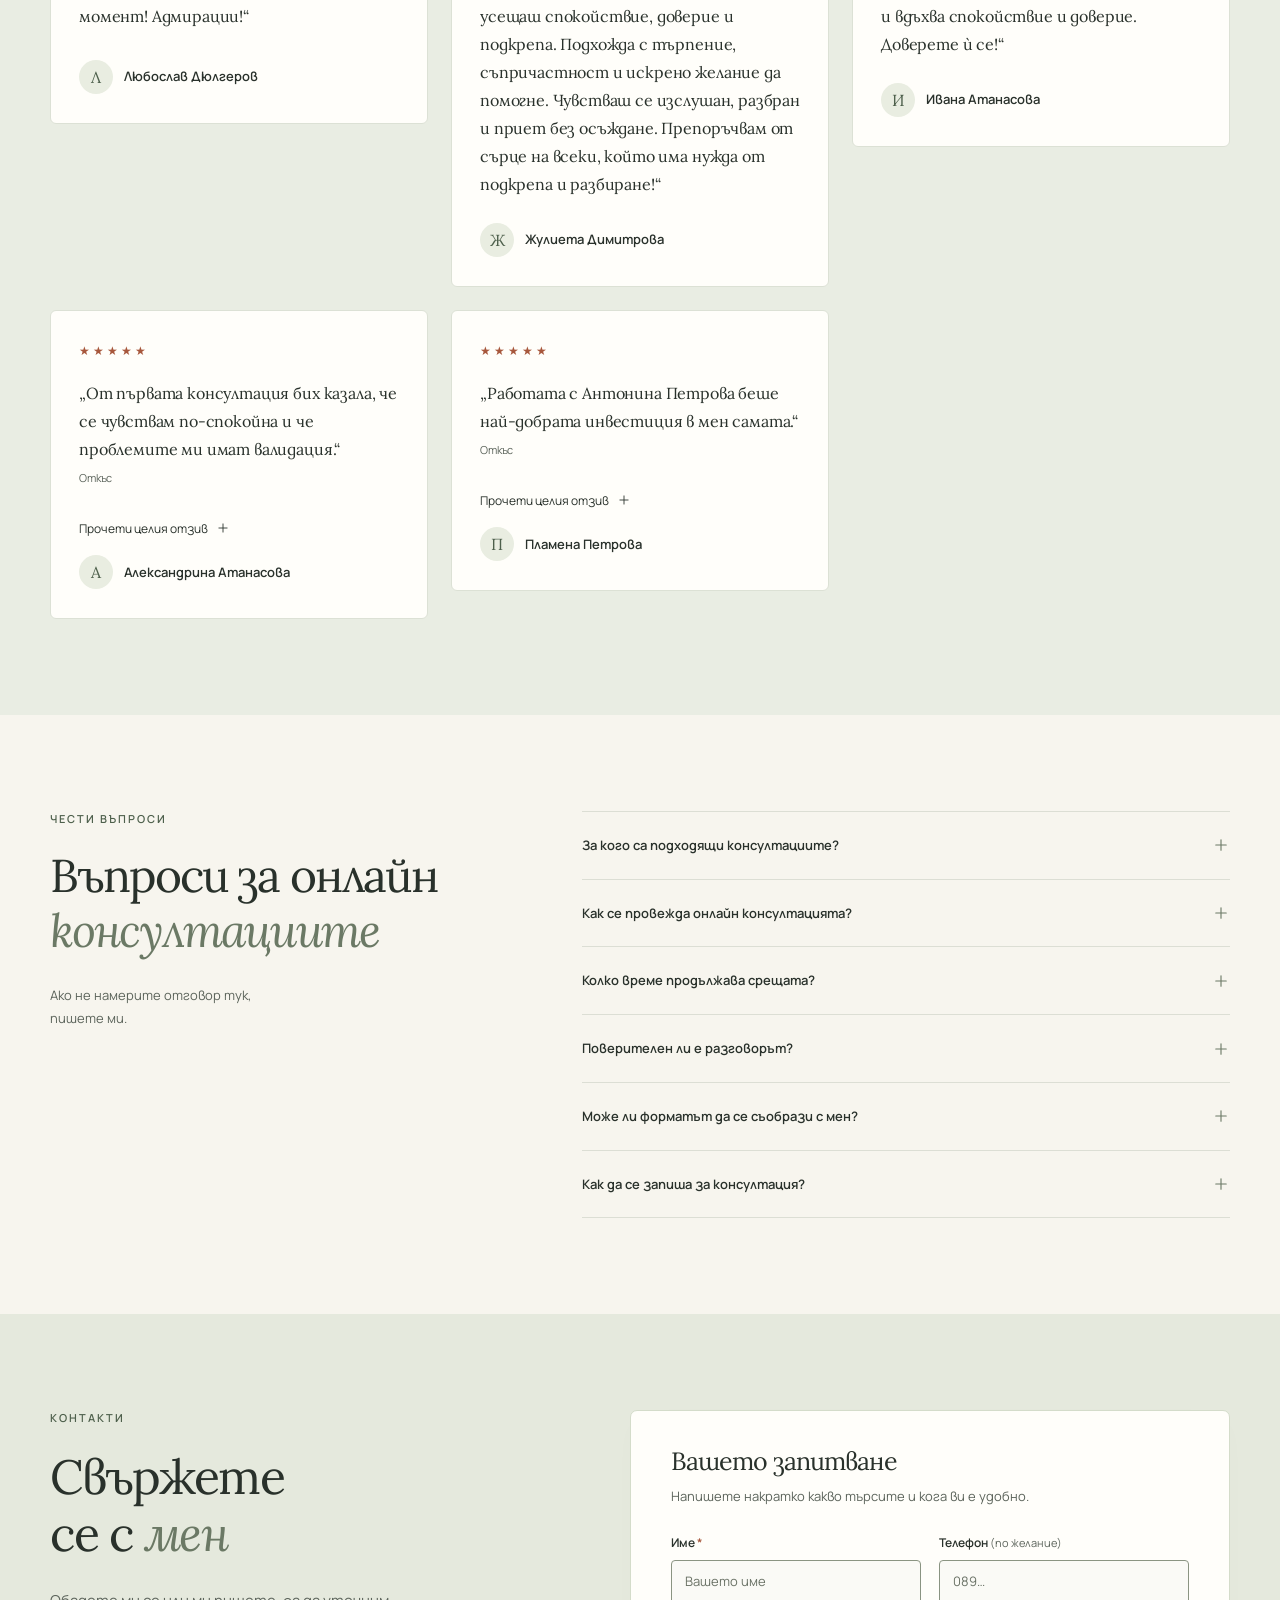
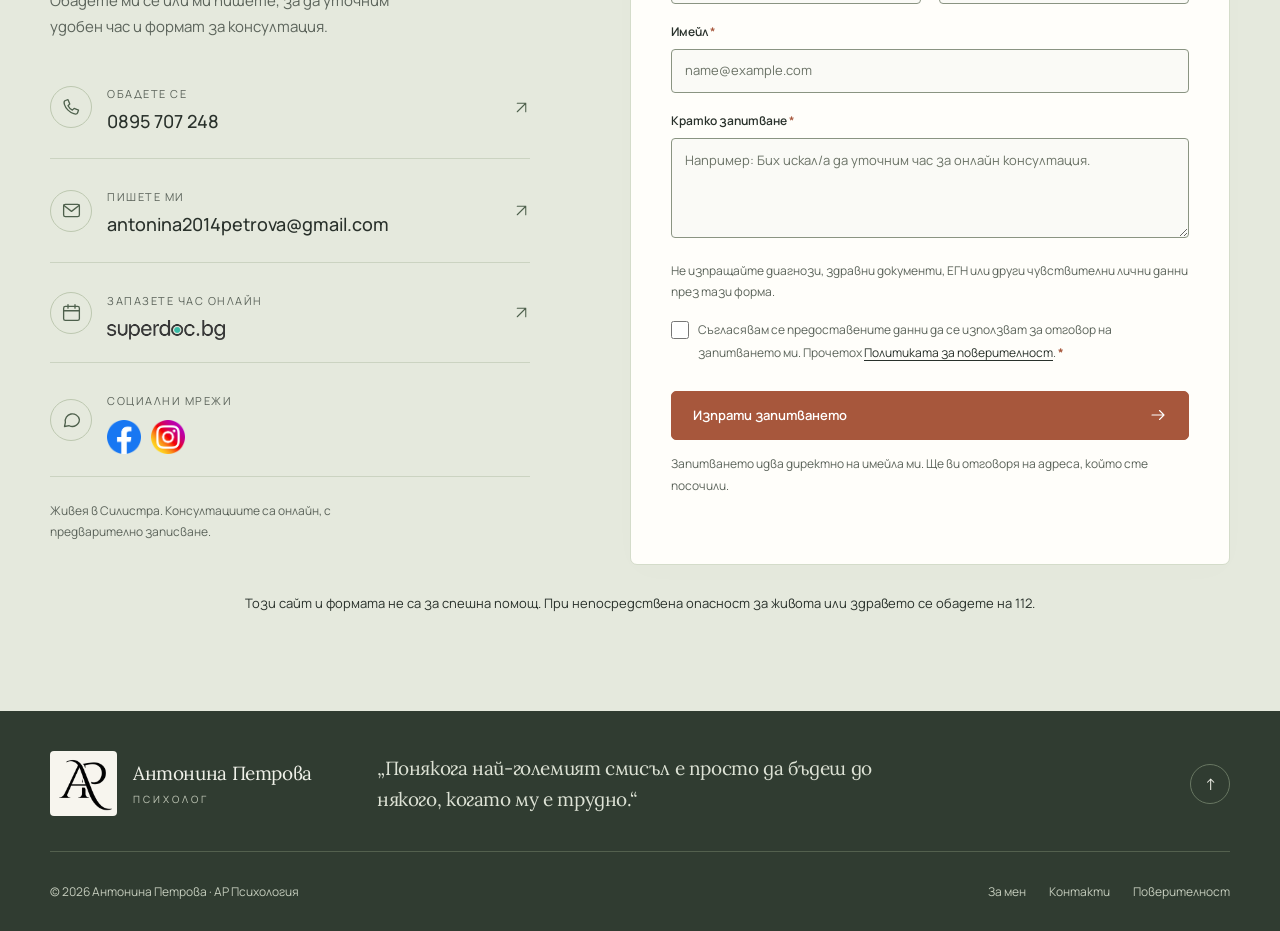
==== commit 9fc01c68: "Smaller hero photo on phones; cache fonts and images The hero portrait now has 400w and 600w copies " ====
--- a/index.html
+++ b/index.html
@@ -25,7 +25,7 @@
 <meta name="twitter:image" content="https://antoninapetrova.com/assets/og-image.jpg">
 <link rel="preload" href="./fonts/lora-400-normal-cyrillic.woff2" as="font" type="font/woff2" crossorigin>
 <link rel="preload" href="./fonts/manrope-400-cyrillic.woff2" as="font" type="font/woff2" crossorigin>
-<link rel="preload" as="image" href="./assets/hero-portrait.webp" fetchpriority="high">
+<link rel="preload" as="image" href="./assets/hero-portrait.webp" imagesrcset="./assets/hero-portrait-400.webp 400w, ./assets/hero-portrait-600.webp 600w, ./assets/hero-portrait.webp 700w" imagesizes="(max-width: 767px) min(83vw, 383px), (max-width: 1279px) 348px, 448px" fetchpriority="high">
 <link rel="icon" href="./favicon.ico" sizes="48x48">
 <link rel="icon" href="./assets/favicon-32.png" type="image/png" sizes="32x32">
 <link rel="icon" href="./assets/favicon-96.png" type="image/png" sizes="96x96">
@@ -126,7 +126,7 @@
 <h1><span class="hero-identity">Антонина Петрова, психолог</span>Разговор<br>с <em>психолог</em><br>от вкъщи.</h1><p class="hero-description">Провеждам индивидуални онлайн консултации по видеоразговор, по 60 минути. Говорим за това, което ви тревожи в момента, и търсим заедно как да се справите с него.</p>
 <div class="hero-actions"><a class="btn" href="#contact">Свържете се с мен <svg class="icon" viewBox="0 0 24 24" aria-hidden="true" fill="none" stroke="currentColor" stroke-width="1.5" stroke-linecap="round" stroke-linejoin="round"><path d="M4 12h16m-6-6 6 6-6 6"/></svg></a><a class="text-link" href="#about">Опознайте ме <span aria-hidden="true">↘</span></a></div>
 <div class="hero-trust"><span><svg class="icon" viewBox="0 0 24 24" aria-hidden="true" fill="none" stroke="currentColor" stroke-width="1.5" stroke-linecap="round" stroke-linejoin="round"><path d="m12 3 8 4v5c0 5-8 9-8 9s-8-4-8-9V7l8-4Z"/><path d="m8 12 3 3 5-6"/></svg> Конфиденциалност</span><i></i><span><svg class="icon" viewBox="0 0 24 24" aria-hidden="true" fill="none" stroke="currentColor" stroke-width="1.5" stroke-linecap="round" stroke-linejoin="round"><rect x="3" y="5" width="13" height="14" rx="3"/><path d="m16 9 5-3v12l-5-3"/></svg> Онлайн срещи</span></div></div>
-<div class="hero-visual"><span class="portrait-outline" aria-hidden="true"></span><div class="portrait"><img src="./assets/hero-portrait.webp" alt="Психолог Антонина Петрова в светъл костюм" width="700" height="850" loading="eager" fetchpriority="high" decoding="async"></div><div class="portrait-seal" aria-hidden="true"><svg class="icon" viewBox="0 0 24 24" aria-hidden="true" fill="none" stroke="currentColor" stroke-width="1.5" stroke-linecap="round" stroke-linejoin="round"><path d="M19 4C9 2 3 7 5 14c2 6 11 6 14-10Z"/><path d="M4 21 15 9"/></svg><span>Срещи<br>по 60 мин.</span></div><div class="portrait-caption"><span>АНТОНИНА ПЕТРОВА</span><p>Психолог · Магистър по приложна психология</p></div></div>
+<div class="hero-visual"><span class="portrait-outline" aria-hidden="true"></span><div class="portrait"><img src="./assets/hero-portrait.webp" srcset="./assets/hero-portrait-400.webp 400w, ./assets/hero-portrait-600.webp 600w, ./assets/hero-portrait.webp 700w" sizes="(max-width: 767px) min(83vw, 383px), (max-width: 1279px) 348px, 448px" alt="Психолог Антонина Петрова в светъл костюм" width="700" height="850" loading="eager" fetchpriority="high" decoding="async"></div><div class="portrait-seal" aria-hidden="true"><svg class="icon" viewBox="0 0 24 24" aria-hidden="true" fill="none" stroke="currentColor" stroke-width="1.5" stroke-linecap="round" stroke-linejoin="round"><path d="M19 4C9 2 3 7 5 14c2 6 11 6 14-10Z"/><path d="M4 21 15 9"/></svg><span>Срещи<br>по 60 мин.</span></div><div class="portrait-caption"><span>АНТОНИНА ПЕТРОВА</span><p>Психолог · Магистър по приложна психология</p></div></div>
 </div><div class="hero-bottom container"><a href="#about" class="scroll-hint"><span aria-hidden="true">↓</span> Повече за мен</a><span class="tiny-label">ЗАПИСВАНЕ ПРЕЗ SUPERDOC</span></div></section>
 <section class="intro-band"><div class="container"><span class="mini-leaf" aria-hidden="true"><svg class="icon" viewBox="0 0 24 24" aria-hidden="true" fill="none" stroke="currentColor" stroke-width="1.5" stroke-linecap="round" stroke-linejoin="round"><path d="M19 4C9 2 3 7 5 14c2 6 11 6 14-10Z"/><path d="M4 21 15 9"/></svg></span><p>Понякога помага просто някой да ви изслуша,<br><em>без да ви съди и без да бърза.</em></p></div></section>
 <section class="section about-section" id="about"><div class="container about-grid"><div class="about-photo reveal"><img src="./assets/about.webp" alt="Портрет на Антонина Петрова" width="1298" height="708" loading="lazy" decoding="async"><span class="photo-note">Работя като психолог<br>от 2018 г.</span></div><div class="about-copy reveal"><p class="kicker">ЗА МЕН</p><h2>За мен и<br><em>моя подход</em></h2><p>Казвам се Антонина Петрова. Имам бакалавърска степен по „Психология“ и магистърска степен по „Приложна психология“ от Пловдивския университет „Паисий Хилендарски“. От 2018 г. работя като психолог в сферата на образованието, а днес предлагам и индивидуални онлайн консултации за възрастни и деца.</p><blockquote>„Емпатията към хората и стремежът да разбирам техния вътрешен свят ме насочиха към психологията и я превърнаха в мое призвание.“</blockquote><p>Това, което споделите в консултацията, остава между нас. Изключения има само в случаите, които законът изрично предвижда.</p><a class="text-link" href="#education">Образование и квалификации <svg class="icon" viewBox="0 0 24 24" aria-hidden="true" fill="none" stroke="currentColor" stroke-width="1.5" stroke-linecap="round" stroke-linejoin="round"><path d="M4 12h16m-6-6 6 6-6 6"/></svg></a></div></div><div class="container values-grid"><article class="value reveal"><img src="./assets/approach-icon.webp" alt="" width="200" height="187" loading="lazy" decoding="async"><div><h3>Моят подход</h3><p>Слушам внимателно и се съобразявам с конкретния човек и неговата ситуация. Важно ми е да се чувствате спокойно и да можете да говорите открито.</p></div></article><article class="value reveal"><img src="./assets/goal-icon.webp" alt="" width="200" height="192" loading="lazy" decoding="async"><div><h3>Цел на консултациите</h3><p>Да разберете по-добре какво се случва с вас и да намерите начин да се справяте с него.</p></div></article><article class="value reveal"><img src="./assets/path-icon.webp" alt="" width="200" height="189" loading="lazy" decoding="async"><div><h3>Какво да очаквате</h3><p>Напредъкът е постепенен и зависи от темата и от това колко често се срещаме. Всяка среща надгражда предишната.</p></div></article></div></section>
